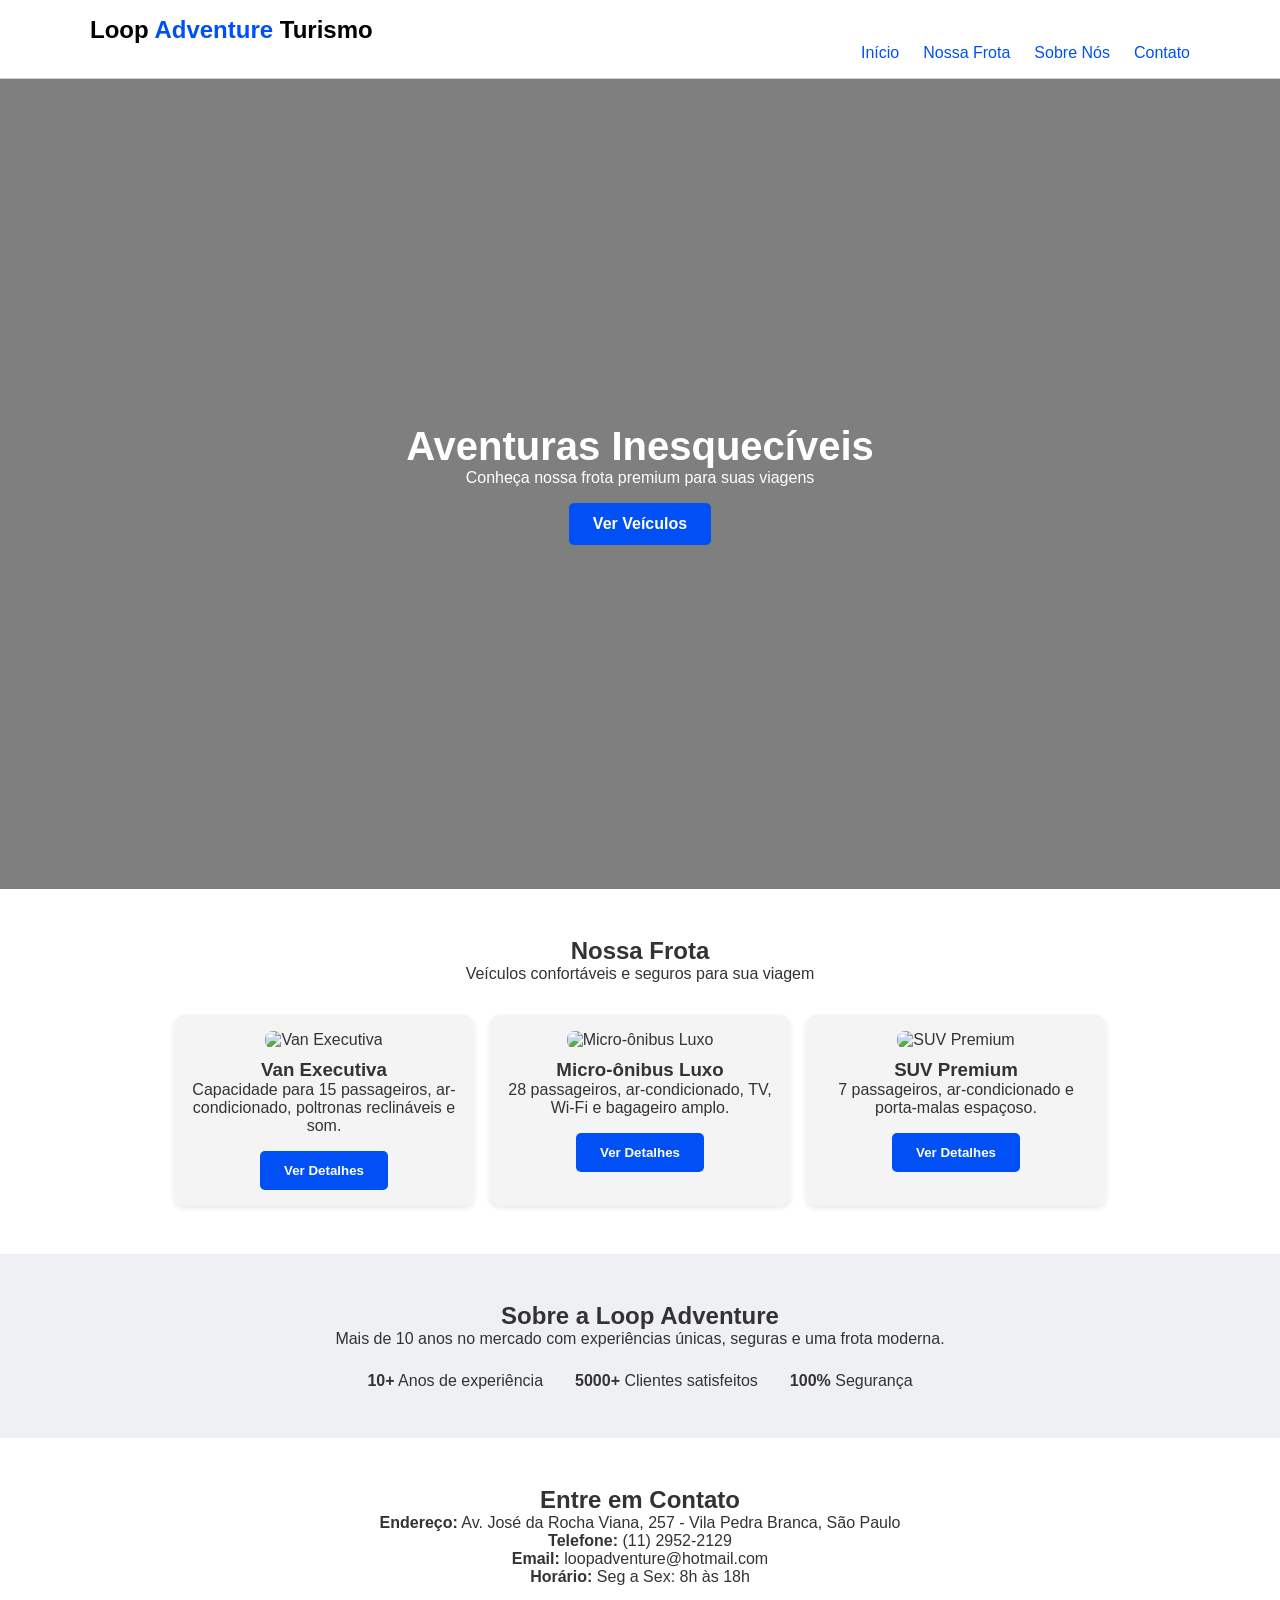
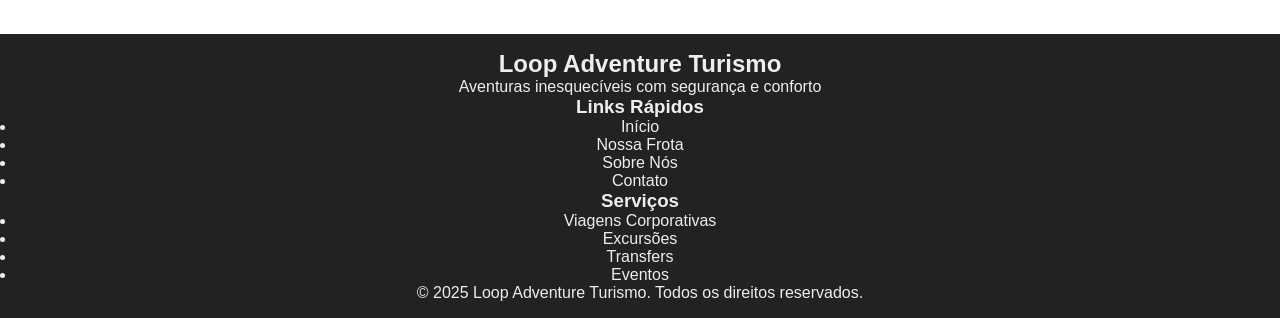
==== loop.html @ dd956be6 "app" ====
<!DOCTYPE html>
<html lang="pt-BR">
<head>
  <meta charset="UTF-8" />
  <meta name="viewport" content="width=device-width, initial-scale=1.0" />
  <title>Loop Adventure Turismo</title>
  <link rel="stylesheet" href="style.css" />
  <script defer src="script.js"></script>
</head>
<body>
  <header class="navbar">
    <div class="container">
      <h1 class="logo">Loop <span>Adventure</span> Turismo</h1>
      <nav>
        <ul class="nav-links">
          <li><a href="#inicio">Início</a></li>
          <li><a href="#frota">Nossa Frota</a></li>
          <li><a href="#sobre">Sobre Nós</a></li>
          <li><a href="#contato">Contato</a></li>
        </ul>
      </nav>
    </div>
  </header>

  <section id="inicio" class="hero">
    <div class="container">
      <h2 class="fade-in">Aventuras Inesquecíveis</h2>
      <p class="fade-in delay-1">Conheça nossa frota premium para suas viagens</p>
      <a href="#frota" class="btn fade-in delay-2">Ver Veículos</a>
    </div>
    <style>
      .hero {
        background: url('fotoonibus.jpg') no-repeat center center/cover !important;
      }
    </style>
  </section>

  <section id="frota" class="frota">
    <div class="container">
      <h2>Nossa Frota</h2>
      <p>Veículos confortáveis e seguros para sua viagem</p>
      <div class="cards">
        <div class="card fade-in">
          <img src="img/van-executiva.png" alt="Van Executiva" />
          <h3>Van Executiva</h3>
          <p>Capacidade para 15 passageiros, ar-condicionado, poltronas reclináveis e som.</p>
          <button class="btn detalhes" data-veiculo="van">Ver Detalhes</button>
        </div>
        <div class="card fade-in delay-1">
          <img src="img/microonibus-luxo.png" alt="Micro-ônibus Luxo" />
          <h3>Micro-ônibus Luxo</h3>
          <p>28 passageiros, ar-condicionado, TV, Wi-Fi e bagageiro amplo.</p>
          <button class="btn detalhes" data-veiculo="micro">Ver Detalhes</button>
        </div>
        <div class="card fade-in delay-2">
          <img src="fotoonibus.jpg" alt="SUV Premium" />
          <h3>SUV Premium</h3>
          <p>7 passageiros, ar-condicionado e porta-malas espaçoso.</p>
          <button class="btn detalhes" data-veiculo="suv">Ver Detalhes</button>
        </div>
      </div>
    </div>
  </section>

  <section id="sobre" class="sobre">
    <div class="container">
      <h2>Sobre a Loop Adventure</h2>
      <p>Mais de 10 anos no mercado com experiências únicas, seguras e uma frota moderna.</p>
      <ul class="destaques">
        <li><strong>10+</strong> Anos de experiência</li>
        <li><strong>5000+</strong> Clientes satisfeitos</li>
        <li><strong>100%</strong> Segurança</li>
      </ul>
    </div>
  </section>

  <section id="contato" class="contato">
    <div class="container">
      <h2>Entre em Contato</h2>
      <div class="info-contato">
        <p><strong>Endereço:</strong>  Av. José da Rocha Viana, 257 - Vila Pedra Branca, São Paulo</p>
        <p><strong>Telefone:</strong> (11) 2952-2129</p>
        <p><strong>Email:</strong> loopadventure@hotmail.com</p>
        <p><strong>Horário:</strong> Seg a Sex: 8h às 18h</p>
      </div>
    </div>
  </section>

  <footer class="footer">
    <div class="footer-container">
      <div class="footer-col">
        <h2><span class="azul">Loop Adventure</span> <span class="turismo">Turismo</span></h2>
        <p>Aventuras inesquecíveis com segurança e conforto</p>
      </div>
      <div class="footer-col">
        <h3>Links Rápidos</h3>
        <ul>
          <li><a href="#inicio">Início</a></li>
          <li><a href="#frota">Nossa Frota</a></li>
          <li><a href="#sobre">Sobre Nós</a></li>
          <li><a href="#contato">Contato</a></li>
        </ul>
      </div>
      <div class="footer-col">
        <h3>Serviços</h3>
        <ul>
          <li><a href="#">Viagens Corporativas</a></li>
          <li><a href="#">Excursões</a></li>
          <li><a href="#">Transfers</a></li>
          <li><a href="#">Eventos</a></li>
        </ul>
      </div>
    </div>
    <div class="footer-bottom">
      © 2025 Loop Adventure Turismo. Todos os direitos reservados.
    </div>
  </footer>

  <!-- Modal -->
  <div id="modal" class="modal hidden">
    <div class="modal-content">
      <span class="close">&times;</span>
      <h2>Detalhes do Veículo</h2>
      <div class="modal-body">
        <img id="modal-img" src="" alt="Imagem do veículo">
        <div>
          <h3 id="modal-titulo"></h3>
          <p id="modal-desc"></p>
          <p><strong>Capacidade:</strong> <span id="modal-capacidade"></span></p>
          <p><strong>Ano:</strong> <span id="modal-ano"></span></p>
          <p><strong>Comodidades:</strong> <span id="modal-comodidades"></span></p>
          <p><strong>Disponibilidade:</strong> Disponível</p>
          <button class="btn">Solicitar Orçamento</button>
        </div>
      </div>
    </div>
  </div>
</body>
</html>
---- style.css ----
* {
  margin: 0;
  padding: 0;
  box-sizing: border-box;
}

body {
  font-family: 'Segoe UI', sans-serif;
  background-color: #fff;
  color: #333;
}

a {
  text-decoration: none;
  color: inherit;
}

.container {
  width: 90%;
  max-width: 1100px;
  margin: auto;
}

.navbar {
  background: #fff;
  border-bottom: 1px solid #ccc;
  padding: 1rem 0;
  position: sticky;
  top: 0;
  z-index: 1000;
}

.logo {
  font-size: 1.5rem;
  color: #000;
}

.logo span {
  color: #0050f5;
}

.nav-links {
  list-style: none;
  display: flex;
  gap: 1.5rem;
  justify-content: flex-end;
}

.nav-links li a {
  color: #0050f5;
  font-weight: 500;
}

.nav-links li a:hover {
  color: #333;
}

.hero {
  background: url('https://images.unsplash.com/photo-1504215680853-026ed2a45def') no-repeat center center/cover;
  height: 90vh;
  display: flex;
  align-items: center;
  justify-content: center;
  color: #fff;
  text-align: center;
  position: relative;
}

.hero::before {
  content: '';
  position: absolute;
  inset: 0;
  background-color: rgba(0, 0, 0, 0.5);
}

.hero .container {
  z-index: 1;
}

.hero h2 {
  font-size: 2.5rem;
}

.btn {
  display: inline-block;
  margin-top: 1rem;
  padding: 0.75rem 1.5rem;
  background-color: #0050f5;
  color: white;
  border: none;
  border-radius: 5px;
  font-weight: bold;
}

.btn:hover {
  background-color: #003bbf;
}

.frota {
  padding: 3rem 0;
  text-align: center;
}

.cards {
  display: flex;
  flex-wrap: wrap;
  gap: 1rem;
  justify-content: center;
  margin-top: 2rem;
}

.card {
  background: #f4f4f4;
  padding: 1rem;
  border-radius: 10px;
  width: 300px;
  box-shadow: 0 2px 5px rgba(0,0,0,0.1);
}

.card img {
  width: 100%;
  border-radius: 8px;
  margin-bottom: 10px;
}

.sobre {
  background: #eef0f4;
  padding: 3rem 0;
  text-align: center;
}

.destaques {
  display: flex;
  justify-content: center;
  gap: 2rem;
  list-style: none;
  margin-top: 1.5rem;
}

.contato {
  padding: 3rem 0;
  background-color: #fff;
  text-align: center;
}

footer {
  background: #222;
  color: #eee;
  text-align: center;
  padding: 1rem;
}

.fade-in {
  opacity: 0;
  transform: translateY(20px);
  animation: fadeInUp 0.8s ease forwards;
}

.delay-1 {
  animation-delay: 0.4s;
}

.delay-2 {
  animation-delay: 0.8s;
}

@keyframes fadeInUp {
  to {
    opacity: 1;
    transform: translateY(0);
  }
}

.modal {
  position: fixed;
  top: 0; left: 0;
  width: 100%; height: 100%;
  background: rgba(0, 0, 0, 0.6);
  display: flex;
  justify-content: center;
  align-items: center;
  z-index: 2000;
}

.modal.hidden {
  display: none !important;
}

.modal-content {
  background: #fff;
  padding: 2rem;
  border-radius: 8px;
  width: 90%;
  max-width: 700px;
  position: relative;
}

.modal .close {
  position: absolute;
  top: 15px;
  right: 20px;
  font-size: 1.5rem;
  cursor: pointer;
}

.modal-body {
  display: flex;
  gap: 1rem;
  flex-direction: row;
  align-items: flex-start;
}

.modal-body img {
  width: 200px;
  border-radius: 8px;
  object-fit: cover;
  background: #ddd;
}

@media (max-width: 768px) {
  .cards, .destaques, .modal-body {
    flex-direction: column;
    align-items: center;
  }

  .modal-body img {
    width: 100%;
  }
}
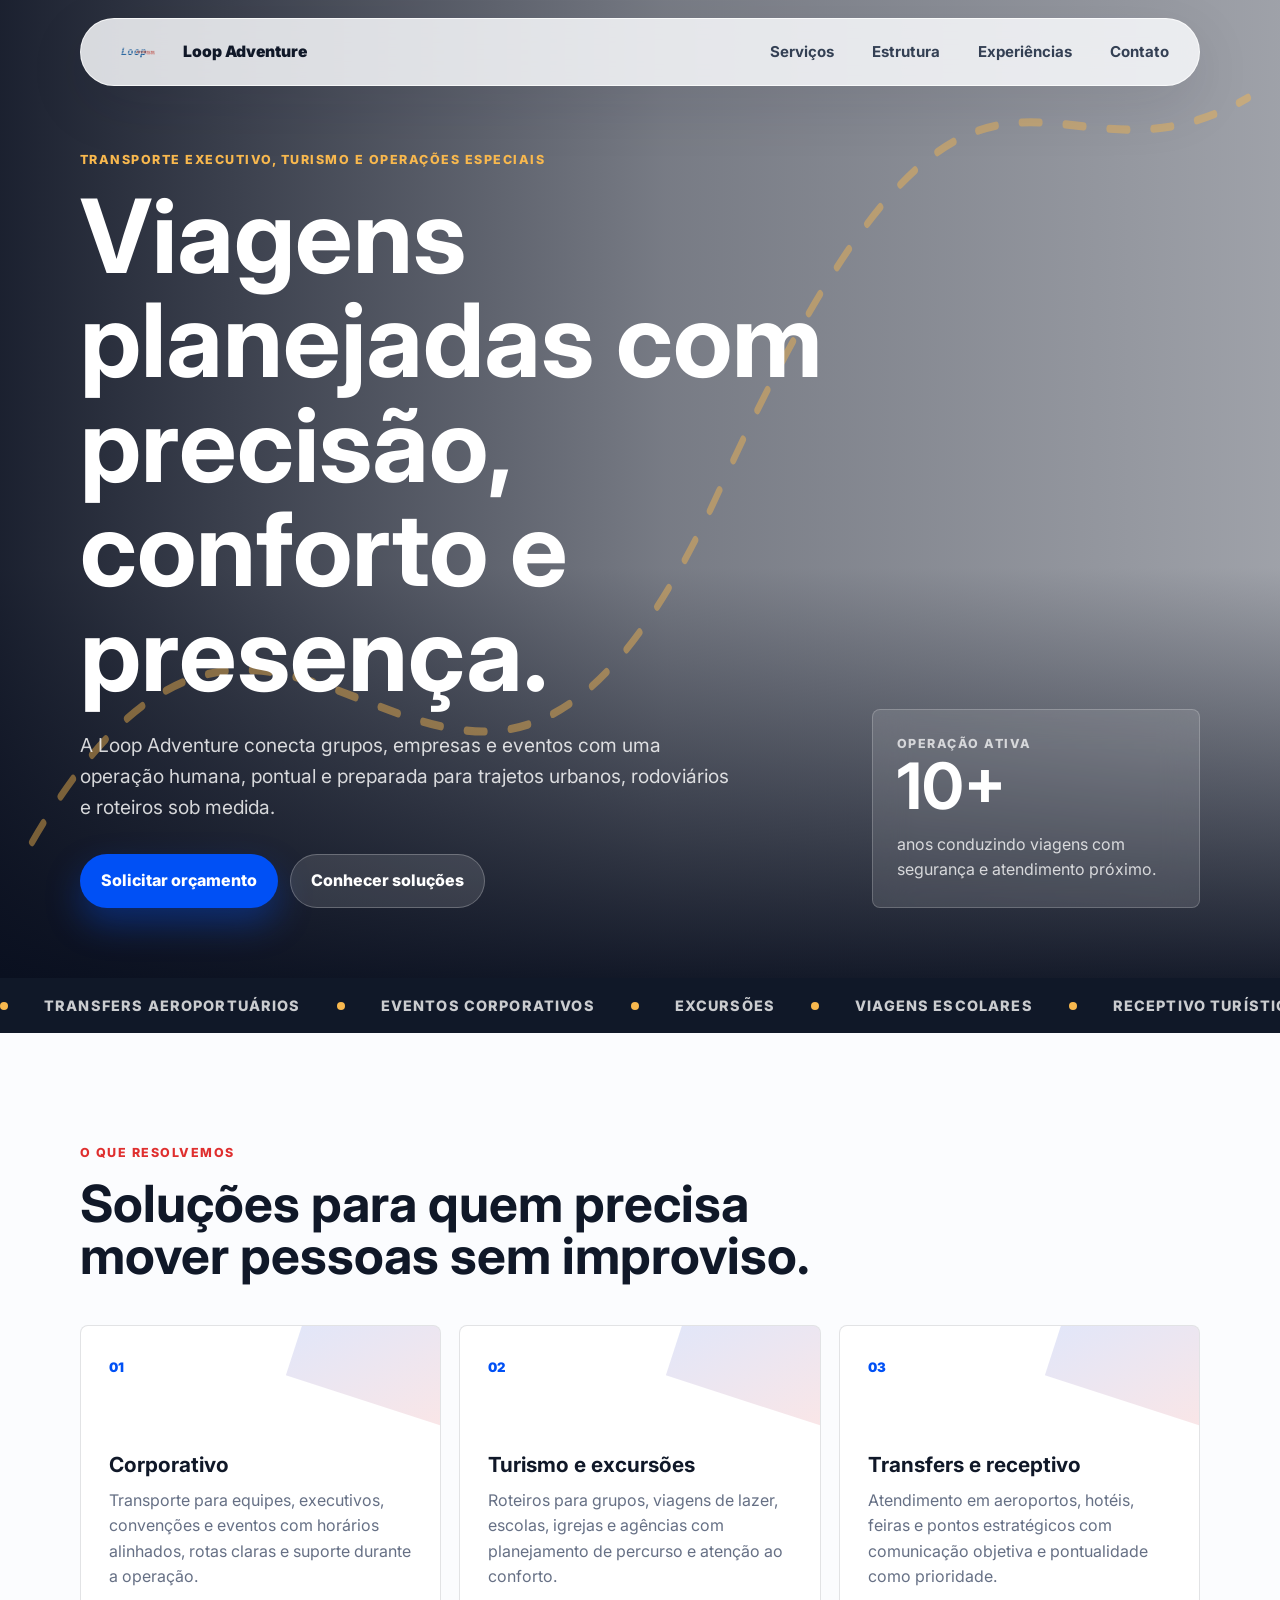
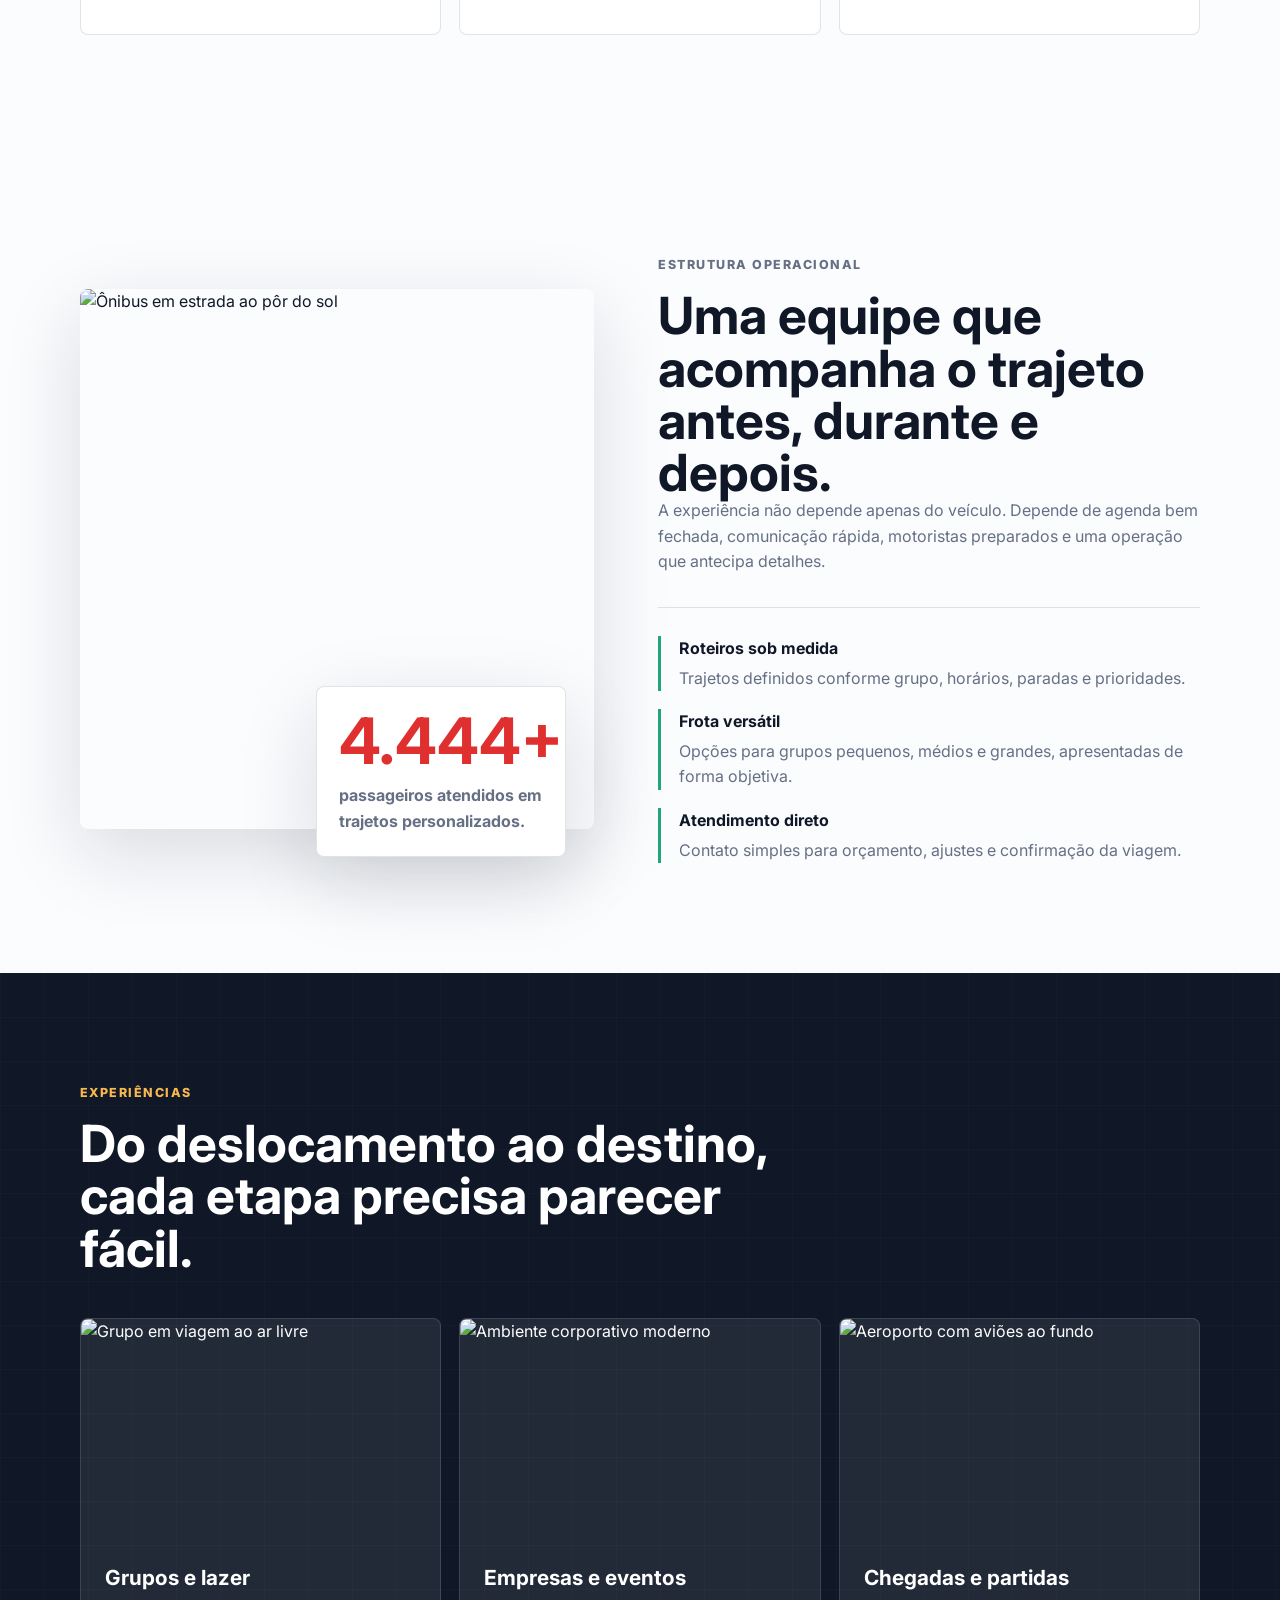
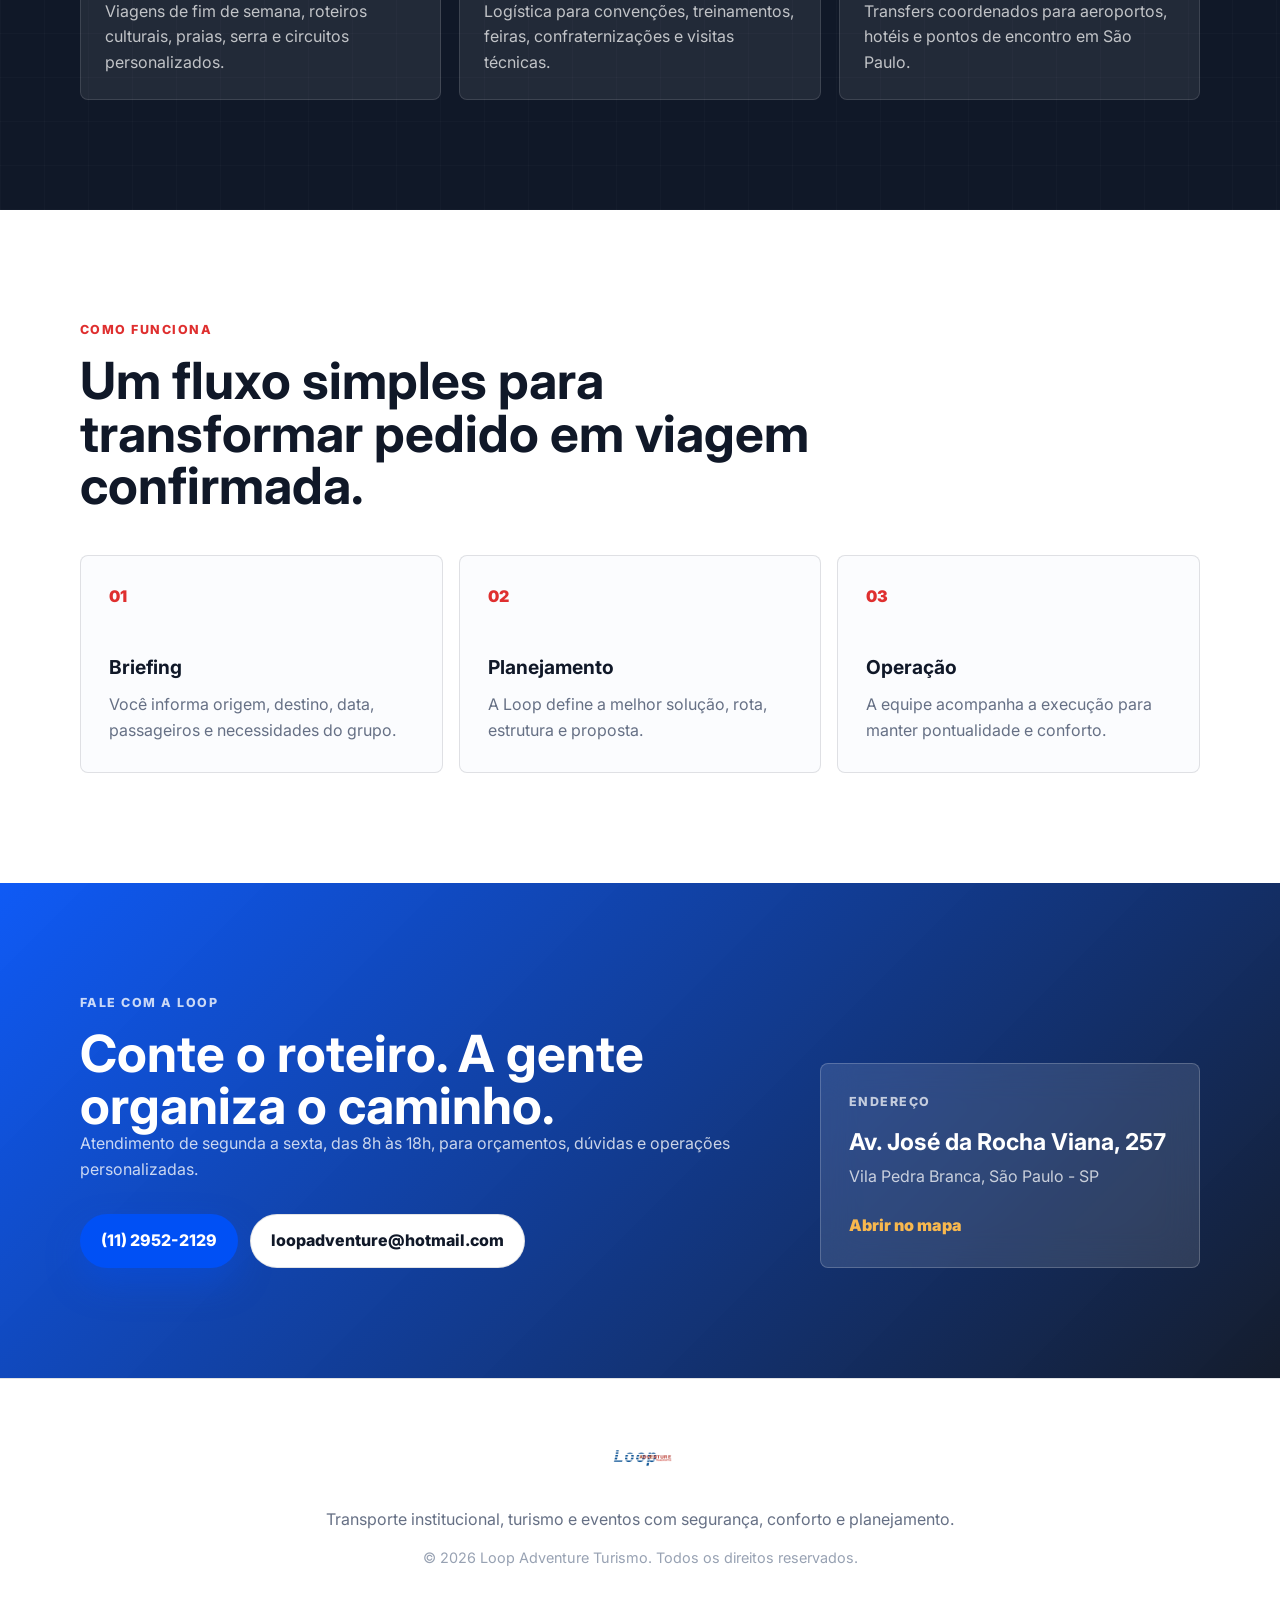
==== commit b6f899fe: "Refactor site into institutional landing page" ====
--- a/loop.html
+++ b/loop.html
@@ -3,137 +3,193 @@
 <head>
   <meta charset="UTF-8" />
   <meta name="viewport" content="width=device-width, initial-scale=1.0" />
-  <title>Loop Adventure Turismo</title>
+  <meta name="description" content="Loop Adventure Turismo: viagens corporativas, excurs&otilde;es, transfers e opera&ccedil;&otilde;es especiais com conforto e seguran&ccedil;a." />
+  <title>Loop Adventure Turismo | Transporte institucional e turismo</title>
+  <link rel="preconnect" href="https://fonts.googleapis.com" />
+  <link rel="preconnect" href="https://fonts.gstatic.com" crossorigin />
+  <link href="https://fonts.googleapis.com/css2?family=Inter:wght@400;500;600;700;800&display=swap" rel="stylesheet" />
   <link rel="stylesheet" href="style.css" />
   <script defer src="script.js"></script>
 </head>
 <body>
-  <header class="navbar">
-    <div class="container">
-      <h1 class="logo">Loop <span>Adventure</span> Turismo</h1>
-      <nav>
-        <ul class="nav-links">
-          <li><a href="#inicio">Início</a></li>
-          <li><a href="#frota">Nossa Frota</a></li>
-          <li><a href="#sobre">Sobre Nós</a></li>
-          <li><a href="#contato">Contato</a></li>
-        </ul>
-      </nav>
-    </div>
+  <div class="page-progress" aria-hidden="true"></div>
+
+  <header class="navbar" data-nav>
+    <a class="brand" href="#inicio" aria-label="Loop Adventure Turismo">
+      <img src="logoloop.png" alt="Loop Adventure Turismo" />
+      <span>Loop Adventure</span>
+    </a>
+    <button class="menu-toggle" type="button" aria-label="Abrir menu" aria-expanded="false" data-menu-toggle>
+      <span></span>
+      <span></span>
+      <span></span>
+    </button>
+    <nav class="nav-menu" data-menu>
+      <a href="#servicos">Servi&ccedil;os</a>
+      <a href="#estrutura">Estrutura</a>
+      <a href="#experiencias">Experi&ecirc;ncias</a>
+      <a href="#contato">Contato</a>
+    </nav>
   </header>
 
-  <section id="inicio" class="hero">
-    <div class="container">
-      <h2 class="fade-in">Aventuras Inesquecíveis</h2>
-      <p class="fade-in delay-1">Conheça nossa frota premium para suas viagens</p>
-      <a href="#frota" class="btn fade-in delay-2">Ver Veículos</a>
-    </div>
-    <style>
-      .hero {
-        background: url('fotoonibus.jpg') no-repeat center center/cover !important;
-      }
-    </style>
-  </section>
-
-  <section id="frota" class="frota">
-    <div class="container">
-      <h2>Nossa Frota</h2>
-      <p>Veículos confortáveis e seguros para sua viagem</p>
-      <div class="cards">
-        <div class="card fade-in">
-          <img src="img/van-executiva.png" alt="Van Executiva" />
-          <h3>Van Executiva</h3>
-          <p>Capacidade para 15 passageiros, ar-condicionado, poltronas reclináveis e som.</p>
-          <button class="btn detalhes" data-veiculo="van">Ver Detalhes</button>
-        </div>
-        <div class="card fade-in delay-1">
-          <img src="img/microonibus-luxo.png" alt="Micro-ônibus Luxo" />
-          <h3>Micro-ônibus Luxo</h3>
-          <p>28 passageiros, ar-condicionado, TV, Wi-Fi e bagageiro amplo.</p>
-          <button class="btn detalhes" data-veiculo="micro">Ver Detalhes</button>
-        </div>
-        <div class="card fade-in delay-2">
-          <img src="fotoonibus.jpg" alt="SUV Premium" />
-          <h3>SUV Premium</h3>
-          <p>7 passageiros, ar-condicionado e porta-malas espaçoso.</p>
-          <button class="btn detalhes" data-veiculo="suv">Ver Detalhes</button>
+  <main>
+    <section id="inicio" class="hero">
+      <div class="hero-media" aria-hidden="true"></div>
+      <div class="hero-overlay" aria-hidden="true"></div>
+      <div class="hero-route" aria-hidden="true">
+        <svg viewBox="0 0 640 360" preserveAspectRatio="none">
+          <path d="M16 310 C150 140 230 390 360 180 S520 80 624 36" />
+        </svg>
+      </div>
+      <div class="hero-content reveal">
+        <p class="eyebrow">Transporte executivo, turismo e opera&ccedil;&otilde;es especiais</p>
+        <h1>Viagens planejadas com precis&atilde;o, conforto e presen&ccedil;a.</h1>
+        <p class="hero-copy">A Loop Adventure conecta grupos, empresas e eventos com uma opera&ccedil;&atilde;o humana, pontual e preparada para trajetos urbanos, rodovi&aacute;rios e roteiros sob medida.</p>
+        <div class="hero-actions">
+          <a class="btn primary" href="https://wa.me/551129522129" target="_blank" rel="noreferrer">Solicitar or&ccedil;amento</a>
+          <a class="btn secondary" href="#servicos">Conhecer solu&ccedil;&otilde;es</a>
         </div>
       </div>
-    </div>
-  </section>
+      <aside class="hero-panel reveal delay-1" aria-label="Indicadores da empresa">
+        <span>Opera&ccedil;&atilde;o ativa</span>
+        <strong data-counter="10">0</strong>
+        <p>anos conduzindo viagens com seguran&ccedil;a e atendimento pr&oacute;ximo.</p>
+      </aside>
+    </section>
 
-  <section id="sobre" class="sobre">
-    <div class="container">
-      <h2>Sobre a Loop Adventure</h2>
-      <p>Mais de 10 anos no mercado com experiências únicas, seguras e uma frota moderna.</p>
-      <ul class="destaques">
-        <li><strong>10+</strong> Anos de experiência</li>
-        <li><strong>5000+</strong> Clientes satisfeitos</li>
-        <li><strong>100%</strong> Segurança</li>
-      </ul>
-    </div>
-  </section>
+    <section class="ticker" aria-label="Principais atua&ccedil;&otilde;es">
+      <div class="ticker-track">
+        <span>Transfers aeroportu&aacute;rios</span>
+        <span>Eventos corporativos</span>
+        <span>Excurs&otilde;es</span>
+        <span>Viagens escolares</span>
+        <span>Receptivo tur&iacute;stico</span>
+        <span>Fretamento executivo</span>
+        <span>Transfers aeroportu&aacute;rios</span>
+        <span>Eventos corporativos</span>
+        <span>Excurs&otilde;es</span>
+        <span>Viagens escolares</span>
+      </div>
+    </section>
 
-  <section id="contato" class="contato">
-    <div class="container">
-      <h2>Entre em Contato</h2>
-      <div class="info-contato">
-        <p><strong>Endereço:</strong>  Av. José da Rocha Viana, 257 - Vila Pedra Branca, São Paulo</p>
-        <p><strong>Telefone:</strong> (11) 2952-2129</p>
-        <p><strong>Email:</strong> loopadventure@hotmail.com</p>
-        <p><strong>Horário:</strong> Seg a Sex: 8h às 18h</p>
+    <section id="servicos" class="section">
+      <div class="section-heading reveal">
+        <p class="eyebrow">O que resolvemos</p>
+        <h2>Solu&ccedil;&otilde;es para quem precisa mover pessoas sem improviso.</h2>
       </div>
-    </div>
-  </section>
+      <div class="service-grid">
+        <article class="service-card reveal">
+          <span class="icon">01</span>
+          <h3>Corporativo</h3>
+          <p>Transporte para equipes, executivos, conven&ccedil;&otilde;es e eventos com hor&aacute;rios alinhados, rotas claras e suporte durante a opera&ccedil;&atilde;o.</p>
+        </article>
+        <article class="service-card reveal delay-1">
+          <span class="icon">02</span>
+          <h3>Turismo e excurs&otilde;es</h3>
+          <p>Roteiros para grupos, viagens de lazer, escolas, igrejas e ag&ecirc;ncias com planejamento de percurso e aten&ccedil;&atilde;o ao conforto.</p>
+        </article>
+        <article class="service-card reveal delay-2">
+          <span class="icon">03</span>
+          <h3>Transfers e receptivo</h3>
+          <p>Atendimento em aeroportos, hot&eacute;is, feiras e pontos estrat&eacute;gicos com comunica&ccedil;&atilde;o objetiva e pontualidade como prioridade.</p>
+        </article>
+      </div>
+    </section>
+
+    <section id="estrutura" class="section split">
+      <div class="visual-stack reveal">
+        <img src="https://images.unsplash.com/photo-1544620347-c4fd4a3d5957?auto=format&fit=crop&w=1400&q=80" alt="&Ocirc;nibus em estrada ao p&ocirc;r do sol" />
+        <div class="floating-note">
+          <strong data-counter="5000">0</strong>
+          <span>passageiros atendidos em trajetos personalizados.</span>
+        </div>
+      </div>
+      <div class="split-content reveal delay-1">
+        <p class="eyebrow">Estrutura operacional</p>
+        <h2>Uma equipe que acompanha o trajeto antes, durante e depois.</h2>
+        <p>A experi&ecirc;ncia n&atilde;o depende apenas do ve&iacute;culo. Depende de agenda bem fechada, comunica&ccedil;&atilde;o r&aacute;pida, motoristas preparados e uma opera&ccedil;&atilde;o que antecipa detalhes.</p>
+        <div class="feature-list">
+          <div>
+            <strong>Roteiros sob medida</strong>
+            <span>Trajetos definidos conforme grupo, hor&aacute;rios, paradas e prioridades.</span>
+          </div>
+          <div>
+            <strong>Frota vers&aacute;til</strong>
+            <span>Op&ccedil;&otilde;es para grupos pequenos, m&eacute;dios e grandes, apresentadas de forma objetiva.</span>
+          </div>
+          <div>
+            <strong>Atendimento direto</strong>
+            <span>Contato simples para or&ccedil;amento, ajustes e confirma&ccedil;&atilde;o da viagem.</span>
+          </div>
+        </div>
+      </div>
+    </section>
+
+    <section id="experiencias" class="section dark-section">
+      <div class="section-heading reveal">
+        <p class="eyebrow">Experi&ecirc;ncias</p>
+        <h2>Do deslocamento ao destino, cada etapa precisa parecer f&aacute;cil.</h2>
+      </div>
+      <div class="experience-grid">
+        <article class="experience-card reveal">
+          <img src="https://images.unsplash.com/photo-1500530855697-b586d89ba3ee?auto=format&fit=crop&w=900&q=80" alt="Grupo em viagem ao ar livre" />
+          <div>
+            <h3>Grupos e lazer</h3>
+            <p>Viagens de fim de semana, roteiros culturais, praias, serra e circuitos personalizados.</p>
+          </div>
+        </article>
+        <article class="experience-card reveal delay-1">
+          <img src="https://images.unsplash.com/photo-1497366754035-f200968a6e72?auto=format&fit=crop&w=900&q=80" alt="Ambiente corporativo moderno" />
+          <div>
+            <h3>Empresas e eventos</h3>
+            <p>Log&iacute;stica para conven&ccedil;&otilde;es, treinamentos, feiras, confraterniza&ccedil;&otilde;es e visitas t&eacute;cnicas.</p>
+          </div>
+        </article>
+        <article class="experience-card reveal delay-2">
+          <img src="https://images.unsplash.com/photo-1436491865332-7a61a109cc05?auto=format&fit=crop&w=900&q=80" alt="Aeroporto com avi&otilde;es ao fundo" />
+          <div>
+            <h3>Chegadas e partidas</h3>
+            <p>Transfers coordenados para aeroportos, hot&eacute;is e pontos de encontro em S&atilde;o Paulo.</p>
+          </div>
+        </article>
+      </div>
+    </section>
+
+    <section class="section process">
+      <div class="section-heading reveal">
+        <p class="eyebrow">Como funciona</p>
+        <h2>Um fluxo simples para transformar pedido em viagem confirmada.</h2>
+      </div>
+      <ol class="timeline">
+        <li class="reveal"><span>01</span><strong>Briefing</strong><p>Voc&ecirc; informa origem, destino, data, passageiros e necessidades do grupo.</p></li>
+        <li class="reveal delay-1"><span>02</span><strong>Planejamento</strong><p>A Loop define a melhor solu&ccedil;&atilde;o, rota, estrutura e proposta.</p></li>
+        <li class="reveal delay-2"><span>03</span><strong>Opera&ccedil;&atilde;o</strong><p>A equipe acompanha a execu&ccedil;&atilde;o para manter pontualidade e conforto.</p></li>
+      </ol>
+    </section>
+
+    <section id="contato" class="contact-section">
+      <div class="contact-content reveal">
+        <p class="eyebrow">Fale com a Loop</p>
+        <h2>Conte o roteiro. A gente organiza o caminho.</h2>
+        <p>Atendimento de segunda a sexta, das 8h &agrave;s 18h, para or&ccedil;amentos, d&uacute;vidas e opera&ccedil;&otilde;es personalizadas.</p>
+        <div class="contact-actions">
+          <a class="btn primary" href="tel:+551129522129">(11) 2952-2129</a>
+          <a class="btn secondary" href="mailto:loopadventure@hotmail.com">loopadventure@hotmail.com</a>
+        </div>
+      </div>
+      <div class="contact-card reveal delay-1">
+        <span>Endere&ccedil;o</span>
+        <strong>Av. Jos&eacute; da Rocha Viana, 257</strong>
+        <p>Vila Pedra Branca, S&atilde;o Paulo - SP</p>
+        <a href="https://www.google.com/maps/search/?api=1&query=Av.+Jose+da+Rocha+Viana,+257,+Vila+Pedra+Branca,+Sao+Paulo" target="_blank" rel="noreferrer">Abrir no mapa</a>
+      </div>
+    </section>
+  </main>
 
   <footer class="footer">
-    <div class="footer-container">
-      <div class="footer-col">
-        <h2><span class="azul">Loop Adventure</span> <span class="turismo">Turismo</span></h2>
-        <p>Aventuras inesquecíveis com segurança e conforto</p>
-      </div>
-      <div class="footer-col">
-        <h3>Links Rápidos</h3>
-        <ul>
-          <li><a href="#inicio">Início</a></li>
-          <li><a href="#frota">Nossa Frota</a></li>
-          <li><a href="#sobre">Sobre Nós</a></li>
-          <li><a href="#contato">Contato</a></li>
-        </ul>
-      </div>
-      <div class="footer-col">
-        <h3>Serviços</h3>
-        <ul>
-          <li><a href="#">Viagens Corporativas</a></li>
-          <li><a href="#">Excursões</a></li>
-          <li><a href="#">Transfers</a></li>
-          <li><a href="#">Eventos</a></li>
-        </ul>
-      </div>
-    </div>
-    <div class="footer-bottom">
-      © 2025 Loop Adventure Turismo. Todos os direitos reservados.
-    </div>
+    <img src="logoloop.png" alt="Loop Adventure Turismo" />
+    <p>Transporte institucional, turismo e eventos com seguran&ccedil;a, conforto e planejamento.</p>
+    <span>&copy; 2026 Loop Adventure Turismo. Todos os direitos reservados.</span>
   </footer>
-
-  <!-- Modal -->
-  <div id="modal" class="modal hidden">
-    <div class="modal-content">
-      <span class="close">&times;</span>
-      <h2>Detalhes do Veículo</h2>
-      <div class="modal-body">
-        <img id="modal-img" src="" alt="Imagem do veículo">
-        <div>
-          <h3 id="modal-titulo"></h3>
-          <p id="modal-desc"></p>
-          <p><strong>Capacidade:</strong> <span id="modal-capacidade"></span></p>
-          <p><strong>Ano:</strong> <span id="modal-ano"></span></p>
-          <p><strong>Comodidades:</strong> <span id="modal-comodidades"></span></p>
-          <p><strong>Disponibilidade:</strong> Disponível</p>
-          <button class="btn">Solicitar Orçamento</button>
-        </div>
-      </div>
-    </div>
-  </div>
 </body>
 </html>
--- a/style.css
+++ b/style.css
@@ -1,229 +1,865 @@
+:root {
+  --ink: #101828;
+  --muted: #667085;
+  --line: rgba(16, 24, 40, 0.12);
+  --paper: #fbfcfe;
+  --blue: #0050f5;
+  --blue-dark: #05328a;
+  --red: #df2f2f;
+  --gold: #f8b84e;
+  --green: #20a67a;
+  --shadow: 0 24px 80px rgba(16, 24, 40, 0.14);
+  --radius: 8px;
+}
+
 * {
+  box-sizing: border-box;
   margin: 0;
   padding: 0;
-  box-sizing: border-box;
+}
+
+html {
+  scroll-behavior: smooth;
 }
 
 body {
-  font-family: 'Segoe UI', sans-serif;
-  background-color: #fff;
-  color: #333;
+  background: var(--paper);
+  color: var(--ink);
+  font-family: "Inter", "Segoe UI", Arial, sans-serif;
+  line-height: 1.6;
+  overflow-x: hidden;
+}
+
+body.menu-open {
+  overflow: hidden;
+}
+
+img {
+  display: block;
+  max-width: 100%;
 }
 
 a {
+  color: inherit;
   text-decoration: none;
-  color: inherit;
-}
-
-.container {
-  width: 90%;
-  max-width: 1100px;
-  margin: auto;
+}
+
+.page-progress {
+  background: linear-gradient(90deg, var(--blue), var(--red), var(--gold));
+  height: 3px;
+  left: 0;
+  position: fixed;
+  top: 0;
+  transform: scaleX(0);
+  transform-origin: left;
+  width: 100%;
+  z-index: 10000;
 }
 
 .navbar {
+  align-items: center;
+  backdrop-filter: blur(18px);
+  background: rgba(251, 252, 254, 0.84);
+  border: 1px solid rgba(255, 255, 255, 0.72);
+  border-radius: 999px;
+  box-shadow: 0 18px 60px rgba(16, 24, 40, 0.1);
+  display: flex;
+  gap: 28px;
+  justify-content: space-between;
+  left: 50%;
+  max-width: min(1120px, calc(100% - 32px));
+  padding: 10px 14px 10px 18px;
+  position: fixed;
+  top: 18px;
+  transform: translateX(-50%);
+  transition: transform 0.35s ease, box-shadow 0.35s ease, background 0.35s ease;
+  width: 100%;
+  z-index: 1000;
+}
+
+.navbar.is-scrolled {
+  background: rgba(255, 255, 255, 0.94);
+  box-shadow: 0 12px 34px rgba(16, 24, 40, 0.12);
+  transform: translateX(-50%) translateY(-5px);
+}
+
+.brand {
+  align-items: center;
+  display: flex;
+  gap: 10px;
+  min-width: 160px;
+}
+
+.brand img {
+  height: 42px;
+  object-fit: contain;
+  width: 74px;
+}
+
+.brand span {
+  color: var(--ink);
+  font-size: 0.98rem;
+  font-weight: 900;
+  line-height: 1;
+  white-space: nowrap;
+}
+
+.nav-menu {
+  align-items: center;
+  display: flex;
+  gap: 6px;
+}
+
+.nav-menu a {
+  border-radius: 999px;
+  color: #344054;
+  font-size: 0.94rem;
+  font-weight: 700;
+  padding: 11px 16px;
+  transition: background 0.2s ease, color 0.2s ease, transform 0.2s ease;
+}
+
+.nav-menu a:hover {
+  background: rgba(0, 80, 245, 0.09);
+  color: var(--blue);
+  transform: translateY(-1px);
+}
+
+.menu-toggle {
+  background: var(--ink);
+  border: 0;
+  border-radius: 999px;
+  cursor: pointer;
+  display: none;
+  height: 44px;
+  place-items: center;
+  width: 44px;
+}
+
+.menu-toggle span {
   background: #fff;
-  border-bottom: 1px solid #ccc;
-  padding: 1rem 0;
-  position: sticky;
-  top: 0;
-  z-index: 1000;
-}
-
-.logo {
-  font-size: 1.5rem;
-  color: #000;
-}
-
-.logo span {
-  color: #0050f5;
-}
-
-.nav-links {
-  list-style: none;
-  display: flex;
-  gap: 1.5rem;
-  justify-content: flex-end;
-}
-
-.nav-links li a {
-  color: #0050f5;
-  font-weight: 500;
-}
-
-.nav-links li a:hover {
-  color: #333;
+  border-radius: 999px;
+  display: block;
+  height: 2px;
+  margin: 3px 0;
+  transition: transform 0.25s ease, opacity 0.25s ease;
+  width: 18px;
 }
 
 .hero {
-  background: url('https://images.unsplash.com/photo-1504215680853-026ed2a45def') no-repeat center center/cover;
-  height: 90vh;
-  display: flex;
-  align-items: center;
-  justify-content: center;
+  align-items: end;
   color: #fff;
-  text-align: center;
+  display: grid;
+  grid-template-columns: minmax(0, 1fr) minmax(260px, 360px);
+  min-height: 100svh;
+  overflow: hidden;
+  padding: 150px max(24px, calc((100vw - 1120px) / 2)) 70px;
   position: relative;
 }
 
-.hero::before {
-  content: '';
+.hero-media,
+.hero-overlay,
+.hero-route {
+  inset: 0;
   position: absolute;
-  inset: 0;
-  background-color: rgba(0, 0, 0, 0.5);
-}
-
-.hero .container {
-  z-index: 1;
-}
-
-.hero h2 {
-  font-size: 2.5rem;
-}
-
-.btn {
-  display: inline-block;
-  margin-top: 1rem;
-  padding: 0.75rem 1.5rem;
-  background-color: #0050f5;
-  color: white;
-  border: none;
-  border-radius: 5px;
-  font-weight: bold;
-}
-
-.btn:hover {
-  background-color: #003bbf;
-}
-
-.frota {
-  padding: 3rem 0;
-  text-align: center;
-}
-
-.cards {
+}
+
+.hero-media {
+  background-image: url("https://images.unsplash.com/photo-1544620347-c4fd4a3d5957?auto=format&fit=crop&w=1800&q=80");
+  background-position: center calc(50% + var(--parallax, 0px));
+  background-size: cover;
+  transform: scale(1.05);
+}
+
+.hero-overlay {
+  background:
+    linear-gradient(90deg, rgba(8, 14, 30, 0.92), rgba(8, 14, 30, 0.54) 52%, rgba(8, 14, 30, 0.38)),
+    linear-gradient(0deg, rgba(8, 14, 30, 0.9), rgba(8, 14, 30, 0) 42%);
+}
+
+.hero-route {
+  opacity: 0.55;
+  pointer-events: none;
+}
+
+.hero-route svg {
+  height: 100%;
+  width: 100%;
+}
+
+.hero-route path {
+  animation: dash 3.8s ease-in-out infinite alternate;
+  fill: none;
+  stroke: rgba(248, 184, 78, 0.82);
+  stroke-dasharray: 9 13;
+  stroke-linecap: round;
+  stroke-width: 3;
+}
+
+.hero-content,
+.hero-panel {
+  position: relative;
+  z-index: 2;
+}
+
+.hero-content {
+  max-width: 780px;
+  min-width: 0;
+  width: 100%;
+}
+
+.eyebrow {
+  color: var(--red);
+  font-size: 0.78rem;
+  font-weight: 800;
+  letter-spacing: 0.12em;
+  margin-bottom: 14px;
+  text-transform: uppercase;
+}
+
+.dark-section .eyebrow,
+.hero .eyebrow {
+  color: var(--gold);
+}
+
+h1,
+h2,
+h3 {
+  letter-spacing: 0;
+  line-height: 1.02;
+}
+
+h1 {
+  font-size: clamp(3rem, 8vw, 6.8rem);
+  max-width: min(860px, 100%);
+  overflow-wrap: break-word;
+}
+
+h2 {
+  font-size: clamp(2rem, 4vw, 4rem);
+}
+
+h3 {
+  font-size: 1.3rem;
+}
+
+.hero-copy {
+  color: rgba(255, 255, 255, 0.82);
+  font-size: clamp(1rem, 1.6vw, 1.2rem);
+  margin-top: 24px;
+  max-width: 650px;
+}
+
+.hero-actions,
+.contact-actions {
   display: flex;
   flex-wrap: wrap;
-  gap: 1rem;
+  gap: 12px;
+  margin-top: 32px;
+}
+
+.btn {
+  align-items: center;
+  border: 1px solid transparent;
+  border-radius: 999px;
+  display: inline-flex;
+  font-weight: 800;
   justify-content: center;
-  margin-top: 2rem;
-}
-
-.card {
-  background: #f4f4f4;
-  padding: 1rem;
-  border-radius: 10px;
-  width: 300px;
-  box-shadow: 0 2px 5px rgba(0,0,0,0.1);
-}
-
-.card img {
+  min-height: 48px;
+  padding: 13px 20px;
+  text-align: center;
+  transition: transform 0.2s ease, box-shadow 0.2s ease, background 0.2s ease;
+  word-break: break-word;
+}
+
+.btn:hover {
+  transform: translateY(-2px);
+}
+
+.btn.primary {
+  background: var(--blue);
+  box-shadow: 0 16px 34px rgba(0, 80, 245, 0.35);
+  color: #fff;
+}
+
+.btn.primary:hover {
+  background: var(--blue-dark);
+}
+
+.btn.secondary {
+  background: rgba(255, 255, 255, 0.12);
+  border-color: rgba(255, 255, 255, 0.24);
+  color: #fff;
+}
+
+.contact-section .btn.secondary {
+  background: #fff;
+  border-color: var(--line);
+  color: var(--ink);
+}
+
+.hero-panel {
+  align-self: end;
+  backdrop-filter: blur(18px);
+  background: rgba(255, 255, 255, 0.12);
+  border: 1px solid rgba(255, 255, 255, 0.2);
+  border-radius: var(--radius);
+  margin-left: 32px;
+  padding: 24px;
+}
+
+.hero-panel span,
+.contact-card span {
+  color: rgba(255, 255, 255, 0.72);
+  display: block;
+  font-size: 0.78rem;
+  font-weight: 800;
+  letter-spacing: 0.12em;
+  text-transform: uppercase;
+}
+
+.hero-panel strong,
+.floating-note strong {
+  display: block;
+  font-size: 4rem;
+  line-height: 1;
+}
+
+.hero-panel strong::after,
+.floating-note strong::after {
+  content: "+";
+}
+
+.hero-panel p {
+  color: rgba(255, 255, 255, 0.78);
+  margin-top: 14px;
+}
+
+.ticker {
+  background: var(--ink);
+  color: #fff;
+  overflow: hidden;
+  padding: 16px 0;
+}
+
+.ticker-track {
+  animation: marquee 26s linear infinite;
+  display: flex;
+  gap: 36px;
+  width: max-content;
+}
+
+.ticker span {
+  align-items: center;
+  color: rgba(255, 255, 255, 0.78);
+  display: flex;
+  font-size: 0.9rem;
+  font-weight: 800;
+  letter-spacing: 0.08em;
+  text-transform: uppercase;
+}
+
+.ticker span::before {
+  background: var(--gold);
+  border-radius: 50%;
+  content: "";
+  height: 8px;
+  margin-right: 36px;
+  width: 8px;
+}
+
+.section {
+  padding: 110px max(24px, calc((100vw - 1120px) / 2));
+}
+
+.section-heading {
+  max-width: 760px;
+}
+
+.section-heading h2 {
+  margin-bottom: 12px;
+}
+
+.service-grid,
+.experience-grid {
+  display: grid;
+  gap: 18px;
+  grid-template-columns: repeat(3, minmax(0, 1fr));
+  margin-top: 44px;
+}
+
+.service-card {
+  background: #fff;
+  border: 1px solid var(--line);
+  border-radius: var(--radius);
+  min-height: 310px;
+  overflow: hidden;
+  padding: 28px;
+  position: relative;
+  transition: transform 0.28s ease, box-shadow 0.28s ease, border-color 0.28s ease;
+}
+
+.service-card::after {
+  background: linear-gradient(135deg, rgba(0, 80, 245, 0.14), rgba(223, 47, 47, 0.12));
+  content: "";
+  height: 120px;
+  position: absolute;
+  right: -40px;
+  top: -40px;
+  transform: rotate(18deg);
+  width: 180px;
+}
+
+.service-card:hover {
+  border-color: rgba(0, 80, 245, 0.3);
+  box-shadow: var(--shadow);
+  transform: translateY(-8px) rotateX(var(--tilt-y, 0deg)) rotateY(var(--tilt-x, 0deg));
+}
+
+.service-card .icon {
+  color: var(--blue);
+  display: inline-block;
+  font-size: 0.82rem;
+  font-weight: 900;
+  margin-bottom: 76px;
+}
+
+.service-card h3 {
+  margin-bottom: 12px;
+}
+
+.service-card p,
+.split-content p,
+.experience-card p,
+.timeline p,
+.contact-content p,
+.footer p {
+  color: var(--muted);
+}
+
+.split {
+  align-items: center;
+  display: grid;
+  gap: 64px;
+  grid-template-columns: minmax(0, 0.95fr) minmax(0, 1fr);
+}
+
+.visual-stack {
+  min-height: 540px;
+  position: relative;
+}
+
+.visual-stack img {
+  border-radius: var(--radius);
+  box-shadow: var(--shadow);
+  height: 540px;
+  object-fit: cover;
   width: 100%;
-  border-radius: 8px;
+}
+
+.floating-note {
+  background: #fff;
+  border: 1px solid var(--line);
+  border-radius: var(--radius);
+  bottom: -28px;
+  box-shadow: var(--shadow);
+  max-width: 250px;
+  padding: 22px;
+  position: absolute;
+  right: 28px;
+}
+
+.floating-note strong {
+  color: var(--red);
+}
+
+.floating-note span {
+  color: var(--muted);
+  display: block;
+  font-weight: 700;
+  margin-top: 10px;
+}
+
+.feature-list {
+  border-top: 1px solid var(--line);
+  display: grid;
+  gap: 18px;
+  margin-top: 32px;
+  padding-top: 28px;
+}
+
+.feature-list div {
+  border-left: 3px solid var(--green);
+  padding-left: 18px;
+}
+
+.feature-list strong,
+.feature-list span {
+  display: block;
+}
+
+.feature-list span {
+  color: var(--muted);
+  margin-top: 4px;
+}
+
+.dark-section {
+  background: #101828;
+  color: #fff;
+  position: relative;
+}
+
+.dark-section::before {
+  background-image:
+    linear-gradient(rgba(255, 255, 255, 0.06) 1px, transparent 1px),
+    linear-gradient(90deg, rgba(255, 255, 255, 0.06) 1px, transparent 1px);
+  background-size: 44px 44px;
+  content: "";
+  inset: 0;
+  opacity: 0.35;
+  position: absolute;
+}
+
+.dark-section > * {
+  position: relative;
+  z-index: 1;
+}
+
+.experience-card {
+  background: rgba(255, 255, 255, 0.08);
+  border: 1px solid rgba(255, 255, 255, 0.12);
+  border-radius: var(--radius);
+  overflow: hidden;
+  transition: transform 0.28s ease, background 0.28s ease;
+}
+
+.experience-card:hover {
+  background: rgba(255, 255, 255, 0.12);
+  transform: translateY(-8px);
+}
+
+.experience-card img {
+  aspect-ratio: 16 / 10;
+  object-fit: cover;
+  width: 100%;
+}
+
+.experience-card div {
+  padding: 24px;
+}
+
+.experience-card h3 {
   margin-bottom: 10px;
 }
 
-.sobre {
-  background: #eef0f4;
-  padding: 3rem 0;
+.experience-card p {
+  color: rgba(255, 255, 255, 0.72);
+}
+
+.process {
+  background: #fff;
+}
+
+.timeline {
+  counter-reset: step;
+  display: grid;
+  gap: 16px;
+  grid-template-columns: repeat(3, minmax(0, 1fr));
+  list-style: none;
+  margin-top: 44px;
+}
+
+.timeline li {
+  background: var(--paper);
+  border: 1px solid var(--line);
+  border-radius: var(--radius);
+  padding: 28px;
+  position: relative;
+}
+
+.timeline span {
+  color: var(--red);
+  display: block;
+  font-weight: 900;
+  margin-bottom: 42px;
+}
+
+.timeline strong {
+  display: block;
+  font-size: 1.2rem;
+  margin-bottom: 10px;
+}
+
+.contact-section {
+  align-items: stretch;
+  background:
+    linear-gradient(135deg, rgba(0, 80, 245, 0.94), rgba(16, 24, 40, 0.98)),
+    url("https://images.unsplash.com/photo-1494515843206-f3117d3f51b7?auto=format&fit=crop&w=1600&q=80") center/cover;
+  color: #fff;
+  display: grid;
+  gap: 24px;
+  grid-template-columns: minmax(0, 1fr) minmax(270px, 380px);
+  padding: 110px max(24px, calc((100vw - 1120px) / 2));
+}
+
+.contact-content p {
+  color: rgba(255, 255, 255, 0.78);
+  max-width: 650px;
+}
+
+.contact-card {
+  align-self: end;
+  background: rgba(255, 255, 255, 0.12);
+  backdrop-filter: blur(18px);
+  border: 1px solid rgba(255, 255, 255, 0.2);
+  border-radius: var(--radius);
+  padding: 28px;
+}
+
+.contact-card strong {
+  display: block;
+  font-size: 1.45rem;
+  line-height: 1.1;
+  margin: 18px 0 8px;
+}
+
+.contact-card p {
+  color: rgba(255, 255, 255, 0.74);
+}
+
+.contact-card a {
+  color: var(--gold);
+  display: inline-block;
+  font-weight: 900;
+  margin-top: 24px;
+}
+
+.footer {
+  align-items: center;
+  background: #fff;
+  border-top: 1px solid var(--line);
+  display: grid;
+  gap: 14px;
+  justify-items: center;
+  padding: 42px 24px;
   text-align: center;
 }
 
-.destaques {
-  display: flex;
-  justify-content: center;
-  gap: 2rem;
-  list-style: none;
-  margin-top: 1.5rem;
-}
-
-.contato {
-  padding: 3rem 0;
-  background-color: #fff;
-  text-align: center;
-}
-
-footer {
-  background: #222;
-  color: #eee;
-  text-align: center;
-  padding: 1rem;
-}
-
-.fade-in {
+.footer img {
+  height: 72px;
+  object-fit: contain;
+}
+
+.footer span {
+  color: #98a2b3;
+  font-size: 0.9rem;
+}
+
+.reveal {
   opacity: 0;
-  transform: translateY(20px);
-  animation: fadeInUp 0.8s ease forwards;
+  transform: translateY(28px);
+  transition: opacity 0.8s ease, transform 0.8s ease;
+}
+
+.reveal.is-visible {
+  opacity: 1;
+  transform: translateY(0);
+}
+
+.hero .reveal {
+  opacity: 1;
+  transform: none;
 }
 
 .delay-1 {
-  animation-delay: 0.4s;
+  transition-delay: 0.12s;
 }
 
 .delay-2 {
-  animation-delay: 0.8s;
-}
-
-@keyframes fadeInUp {
+  transition-delay: 0.24s;
+}
+
+@keyframes dash {
   to {
+    stroke-dashoffset: -110;
+  }
+}
+
+@keyframes marquee {
+  to {
+    transform: translateX(-50%);
+  }
+}
+
+@media (max-width: 900px) {
+  .navbar {
+    border-radius: 24px;
+  }
+
+  .menu-toggle {
+    display: grid;
+  }
+
+  .menu-toggle.is-open span:nth-child(1) {
+    transform: translateY(8px) rotate(45deg);
+  }
+
+  .menu-toggle.is-open span:nth-child(2) {
+    opacity: 0;
+  }
+
+  .menu-toggle.is-open span:nth-child(3) {
+    transform: translateY(-8px) rotate(-45deg);
+  }
+
+  .nav-menu {
+    background: #fff;
+    border: 1px solid var(--line);
+    border-radius: 20px;
+    box-shadow: var(--shadow);
+    display: grid;
+    gap: 4px;
+    left: 0;
+    opacity: 0;
+    padding: 12px;
+    pointer-events: none;
+    position: absolute;
+    top: calc(100% + 10px);
+    transform: translateY(-8px);
+    transition: opacity 0.22s ease, transform 0.22s ease;
+    width: 100%;
+  }
+
+  .nav-menu.is-open {
     opacity: 1;
+    pointer-events: auto;
     transform: translateY(0);
   }
-}
-
-.modal {
-  position: fixed;
-  top: 0; left: 0;
-  width: 100%; height: 100%;
-  background: rgba(0, 0, 0, 0.6);
-  display: flex;
-  justify-content: center;
-  align-items: center;
-  z-index: 2000;
-}
-
-.modal.hidden {
-  display: none !important;
-}
-
-.modal-content {
-  background: #fff;
-  padding: 2rem;
-  border-radius: 8px;
-  width: 90%;
-  max-width: 700px;
-  position: relative;
-}
-
-.modal .close {
-  position: absolute;
-  top: 15px;
-  right: 20px;
-  font-size: 1.5rem;
-  cursor: pointer;
-}
-
-.modal-body {
-  display: flex;
-  gap: 1rem;
-  flex-direction: row;
-  align-items: flex-start;
-}
-
-.modal-body img {
-  width: 200px;
-  border-radius: 8px;
-  object-fit: cover;
-  background: #ddd;
-}
-
-@media (max-width: 768px) {
-  .cards, .destaques, .modal-body {
+
+  .nav-menu a {
+    color: var(--ink);
+    padding: 14px 16px;
+  }
+
+  .hero,
+  .split,
+  .contact-section {
+    grid-template-columns: 1fr;
+  }
+
+  .hero {
+    align-items: end;
+    padding-top: 130px;
+  }
+
+  .hero-panel {
+    margin: 36px 0 0;
+  }
+
+  .service-grid,
+  .experience-grid,
+  .timeline {
+    grid-template-columns: 1fr;
+  }
+
+  .visual-stack,
+  .visual-stack img {
+    min-height: 360px;
+    height: 420px;
+  }
+}
+
+@media (max-width: 560px) {
+  .navbar {
+    max-width: calc(100% - 20px);
+    top: 10px;
+  }
+
+  .brand img {
+    height: 38px;
+    width: 58px;
+  }
+
+  .brand span {
+    font-size: 0.9rem;
+  }
+
+  .hero,
+  .section,
+  .contact-section {
+    padding-left: 18px;
+    padding-right: 18px;
+  }
+
+  .hero {
+    min-height: 92svh;
+    padding-bottom: 44px;
+  }
+
+  .hero-content,
+  .hero-panel,
+  .hero-copy,
+  h1 {
+    max-width: min(330px, calc(100vw - 36px));
+    min-width: 0;
+    width: 100%;
+  }
+
+  .hero-content {
+    overflow: hidden;
+  }
+
+  .hero-route {
+    opacity: 0.26;
+  }
+
+  h1 {
+    font-size: 2rem;
+    line-height: 1.08;
+    word-break: normal;
+  }
+
+  .hero-actions,
+  .contact-actions {
+    align-items: stretch;
     flex-direction: column;
-    align-items: center;
-  }
-
-  .modal-body img {
+  }
+
+  .btn {
     width: 100%;
   }
-}
+
+  .section {
+    padding-top: 76px;
+    padding-bottom: 76px;
+  }
+
+  .service-card,
+  .timeline li,
+  .contact-card {
+    padding: 22px;
+  }
+
+  .floating-note {
+    bottom: -24px;
+    left: 18px;
+    right: 18px;
+    max-width: none;
+  }
+}
+
+@media (prefers-reduced-motion: reduce) {
+  *,
+  *::before,
+  *::after {
+    animation-duration: 0.01ms !important;
+    animation-iteration-count: 1 !important;
+    scroll-behavior: auto !important;
+    transition-duration: 0.01ms !important;
+  }
+
+  .reveal {
+    opacity: 1;
+    transform: none;
+  }
+}
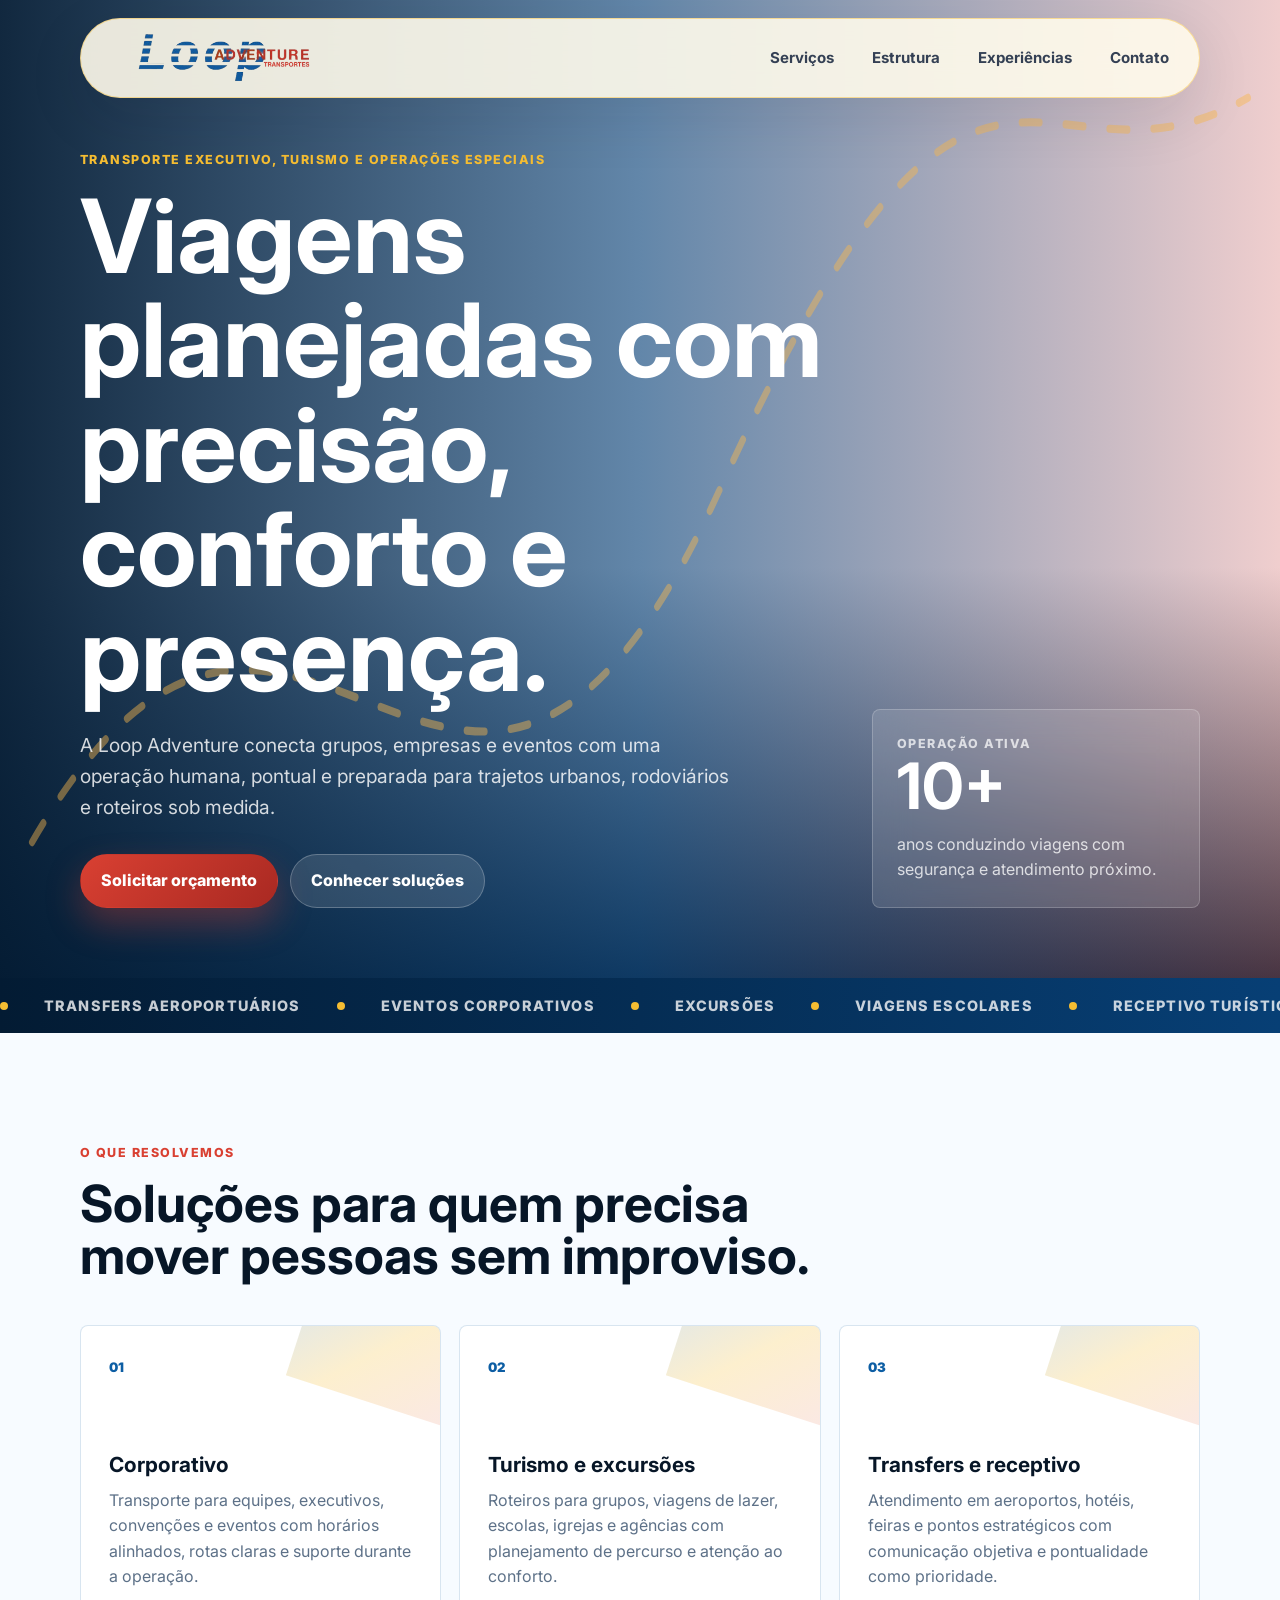
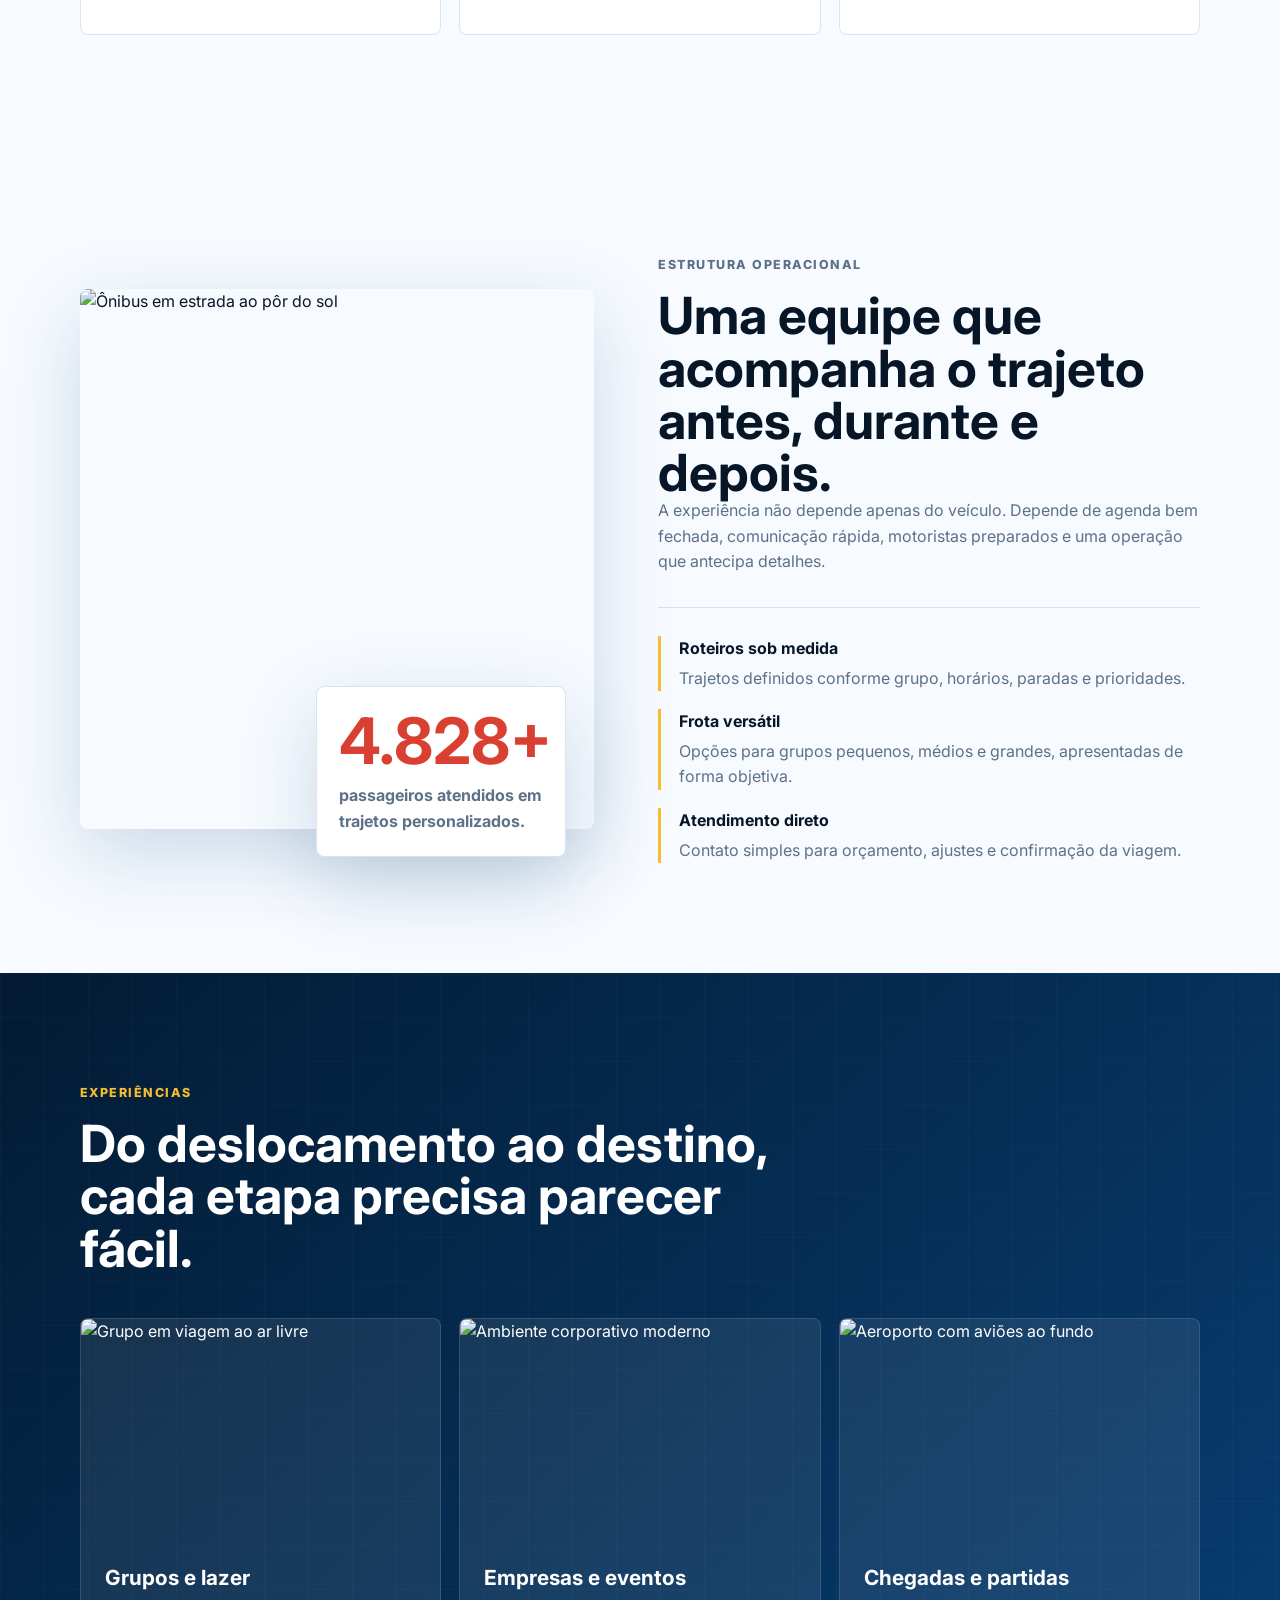
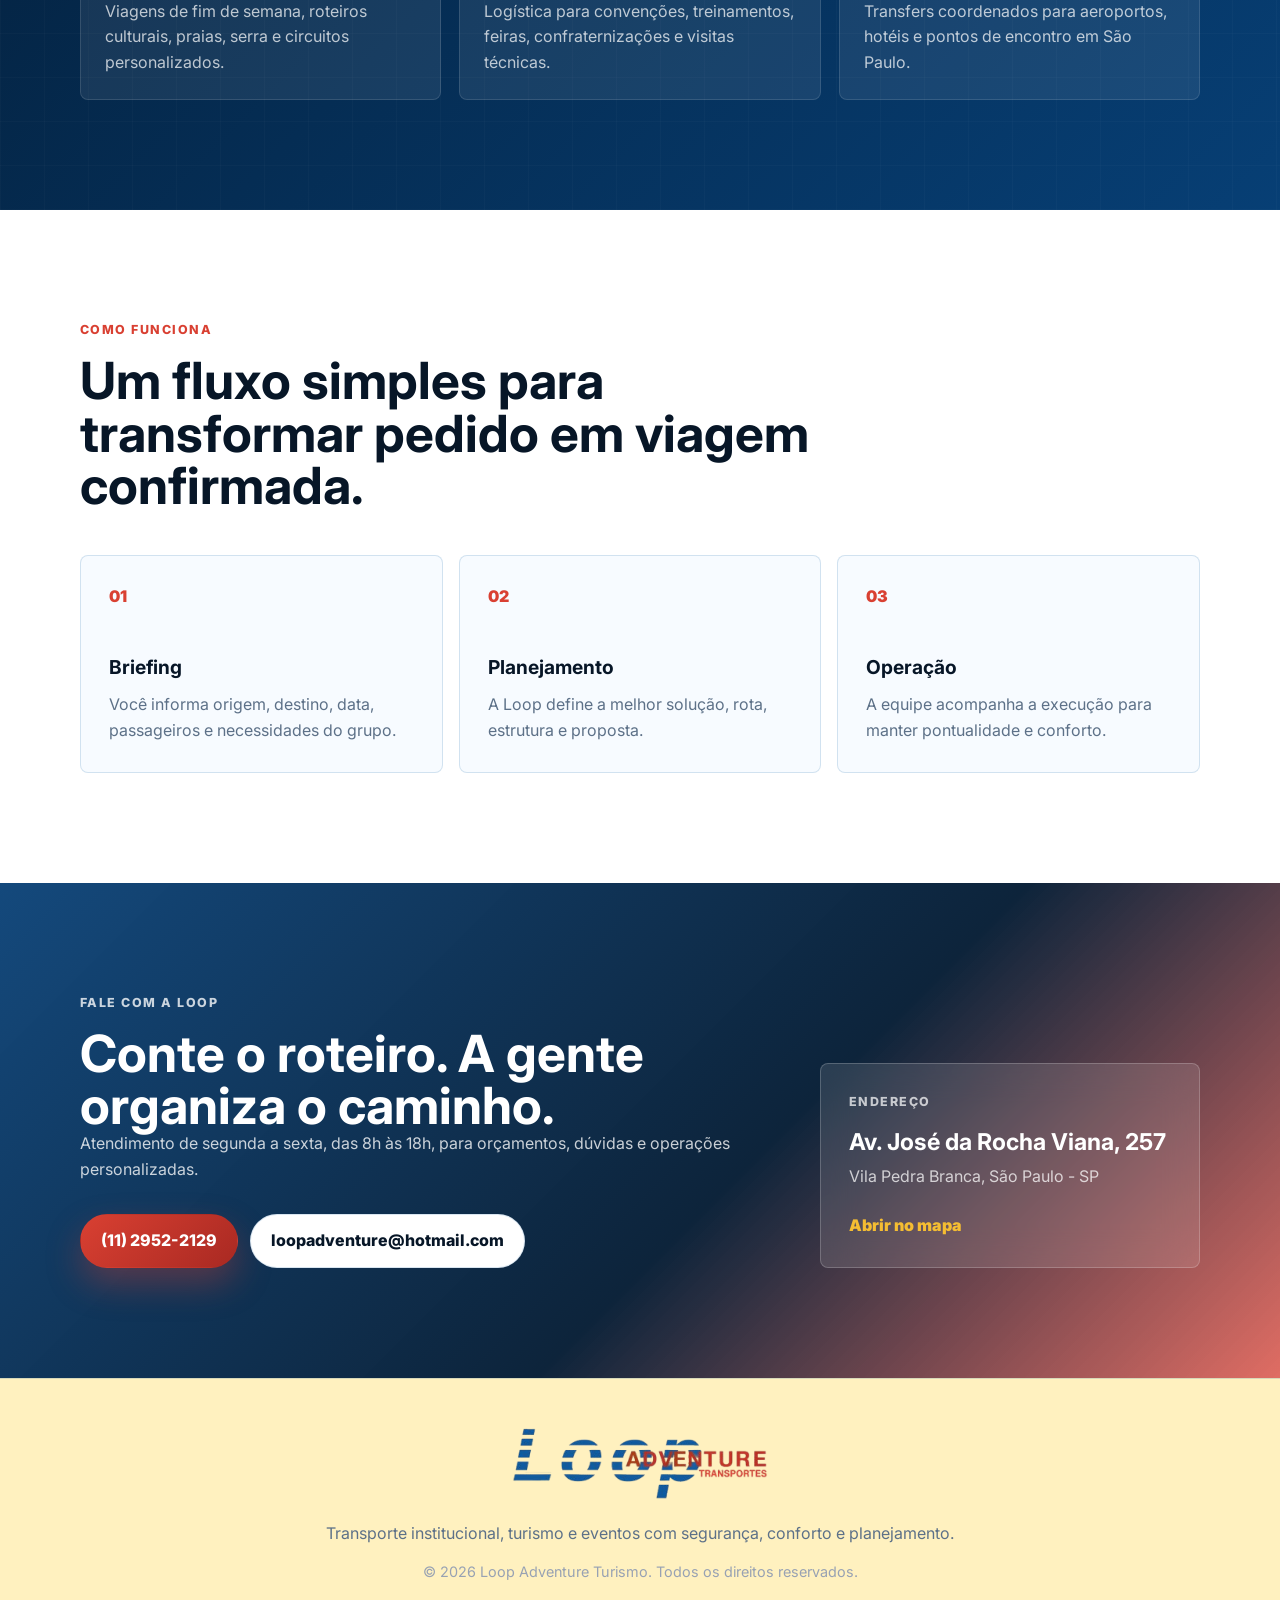
==== commit 451433ab: "Align site palette with logo branding" ====
--- a/loop.html
+++ b/loop.html
@@ -16,8 +16,7 @@
 
   <header class="navbar" data-nav>
     <a class="brand" href="#inicio" aria-label="Loop Adventure Turismo">
-      <img src="logoloop.png" alt="Loop Adventure Turismo" />
-      <span>Loop Adventure</span>
+      <img src="logoloop-cropped.png" alt="Loop Adventure Turismo" />
     </a>
     <button class="menu-toggle" type="button" aria-label="Abrir menu" aria-expanded="false" data-menu-toggle>
       <span></span>
@@ -187,7 +186,7 @@
   </main>
 
   <footer class="footer">
-    <img src="logoloop.png" alt="Loop Adventure Turismo" />
+    <img src="logoloop-cropped.png" alt="Loop Adventure Turismo" />
     <p>Transporte institucional, turismo e eventos com seguran&ccedil;a, conforto e planejamento.</p>
     <span>&copy; 2026 Loop Adventure Turismo. Todos os direitos reservados.</span>
   </footer>
--- a/style.css
+++ b/style.css
@@ -1,14 +1,16 @@
 :root {
-  --ink: #101828;
-  --muted: #667085;
-  --line: rgba(16, 24, 40, 0.12);
-  --paper: #fbfcfe;
-  --blue: #0050f5;
-  --blue-dark: #05328a;
-  --red: #df2f2f;
-  --gold: #f8b84e;
-  --green: #20a67a;
-  --shadow: 0 24px 80px rgba(16, 24, 40, 0.14);
+  --ink: #071627;
+  --muted: #5d7188;
+  --line: rgba(13, 94, 164, 0.16);
+  --paper: #f7fbff;
+  --blue: #0d5ea4;
+  --blue-dark: #073f75;
+  --blue-deep: #031b33;
+  --red: #d94032;
+  --red-dark: #a92922;
+  --gold: #f5bd32;
+  --gold-soft: #fff1bf;
+  --shadow: 0 24px 80px rgba(7, 63, 117, 0.18);
   --radius: 8px;
 }
 
@@ -45,7 +47,7 @@
 }
 
 .page-progress {
-  background: linear-gradient(90deg, var(--blue), var(--red), var(--gold));
+  background: linear-gradient(90deg, var(--blue), var(--gold), var(--red));
   height: 3px;
   left: 0;
   position: fixed;
@@ -59,8 +61,8 @@
 .navbar {
   align-items: center;
   backdrop-filter: blur(18px);
-  background: rgba(251, 252, 254, 0.84);
-  border: 1px solid rgba(255, 255, 255, 0.72);
+  background: rgba(255, 251, 235, 0.9);
+  border: 1px solid rgba(245, 189, 50, 0.45);
   border-radius: 999px;
   box-shadow: 0 18px 60px rgba(16, 24, 40, 0.1);
   display: flex;
@@ -78,30 +80,21 @@
 }
 
 .navbar.is-scrolled {
-  background: rgba(255, 255, 255, 0.94);
-  box-shadow: 0 12px 34px rgba(16, 24, 40, 0.12);
+  background: rgba(255, 251, 235, 0.96);
+  box-shadow: 0 12px 34px rgba(7, 63, 117, 0.16);
   transform: translateX(-50%) translateY(-5px);
 }
 
 .brand {
   align-items: center;
   display: flex;
-  gap: 10px;
-  min-width: 160px;
+  min-width: 260px;
 }
 
 .brand img {
-  height: 42px;
+  height: 58px;
   object-fit: contain;
-  width: 74px;
-}
-
-.brand span {
-  color: var(--ink);
-  font-size: 0.98rem;
-  font-weight: 900;
-  line-height: 1;
-  white-space: nowrap;
+  width: 250px;
 }
 
 .nav-menu {
@@ -120,20 +113,23 @@
 }
 
 .nav-menu a:hover {
-  background: rgba(0, 80, 245, 0.09);
+  background: rgba(245, 189, 50, 0.22);
   color: var(--blue);
   transform: translateY(-1px);
 }
 
 .menu-toggle {
-  background: var(--ink);
+  background: var(--blue);
   border: 0;
   border-radius: 999px;
+  box-shadow: 0 10px 24px rgba(13, 94, 164, 0.28);
   cursor: pointer;
   display: none;
+  flex-shrink: 0;
   height: 44px;
   place-items: center;
   width: 44px;
+  z-index: 3;
 }
 
 .menu-toggle span {
@@ -173,8 +169,8 @@
 
 .hero-overlay {
   background:
-    linear-gradient(90deg, rgba(8, 14, 30, 0.92), rgba(8, 14, 30, 0.54) 52%, rgba(8, 14, 30, 0.38)),
-    linear-gradient(0deg, rgba(8, 14, 30, 0.9), rgba(8, 14, 30, 0) 42%);
+    linear-gradient(90deg, rgba(3, 27, 51, 0.94), rgba(7, 63, 117, 0.62) 50%, rgba(217, 64, 50, 0.24)),
+    linear-gradient(0deg, rgba(3, 27, 51, 0.9), rgba(3, 27, 51, 0) 42%);
 }
 
 .hero-route {
@@ -277,13 +273,13 @@
 }
 
 .btn.primary {
-  background: var(--blue);
-  box-shadow: 0 16px 34px rgba(0, 80, 245, 0.35);
+  background: linear-gradient(135deg, var(--red), var(--red-dark));
+  box-shadow: 0 16px 34px rgba(217, 64, 50, 0.35);
   color: #fff;
 }
 
 .btn.primary:hover {
-  background: var(--blue-dark);
+  background: linear-gradient(135deg, var(--blue), var(--blue-dark));
 }
 
 .btn.secondary {
@@ -336,7 +332,7 @@
 }
 
 .ticker {
-  background: var(--ink);
+  background: linear-gradient(90deg, var(--blue-deep), var(--blue-dark));
   color: #fff;
   overflow: hidden;
   padding: 16px 0;
@@ -400,7 +396,7 @@
 }
 
 .service-card::after {
-  background: linear-gradient(135deg, rgba(0, 80, 245, 0.14), rgba(223, 47, 47, 0.12));
+  background: linear-gradient(135deg, rgba(13, 94, 164, 0.16), rgba(245, 189, 50, 0.24), rgba(217, 64, 50, 0.12));
   content: "";
   height: 120px;
   position: absolute;
@@ -411,7 +407,7 @@
 }
 
 .service-card:hover {
-  border-color: rgba(0, 80, 245, 0.3);
+  border-color: rgba(245, 189, 50, 0.72);
   box-shadow: var(--shadow);
   transform: translateY(-8px) rotateX(var(--tilt-y, 0deg)) rotateY(var(--tilt-x, 0deg));
 }
@@ -489,7 +485,7 @@
 }
 
 .feature-list div {
-  border-left: 3px solid var(--green);
+  border-left: 3px solid var(--gold);
   padding-left: 18px;
 }
 
@@ -504,7 +500,7 @@
 }
 
 .dark-section {
-  background: #101828;
+  background: linear-gradient(135deg, var(--blue-deep), var(--blue-dark));
   color: #fff;
   position: relative;
 }
@@ -593,7 +589,7 @@
 .contact-section {
   align-items: stretch;
   background:
-    linear-gradient(135deg, rgba(0, 80, 245, 0.94), rgba(16, 24, 40, 0.98)),
+    linear-gradient(135deg, rgba(7, 63, 117, 0.95), rgba(3, 27, 51, 0.96) 58%, rgba(217, 64, 50, 0.76)),
     url("https://images.unsplash.com/photo-1494515843206-f3117d3f51b7?auto=format&fit=crop&w=1600&q=80") center/cover;
   color: #fff;
   display: grid;
@@ -636,7 +632,7 @@
 
 .footer {
   align-items: center;
-  background: #fff;
+  background: var(--gold-soft);
   border-top: 1px solid var(--line);
   display: grid;
   gap: 14px;
@@ -646,7 +642,7 @@
 }
 
 .footer img {
-  height: 72px;
+  height: 86px;
   object-fit: contain;
 }
 
@@ -697,7 +693,10 @@
   }
 
   .menu-toggle {
-    display: grid;
+    display: grid !important;
+    position: fixed;
+    right: 22px;
+    top: 28px;
   }
 
   .menu-toggle.is-open span:nth-child(1) {
@@ -776,12 +775,12 @@
   }
 
   .brand img {
-    height: 38px;
-    width: 58px;
-  }
-
-  .brand span {
-    font-size: 0.9rem;
+    height: 48px;
+    width: 185px;
+  }
+
+  .brand {
+    min-width: 0;
   }
 
   .hero,
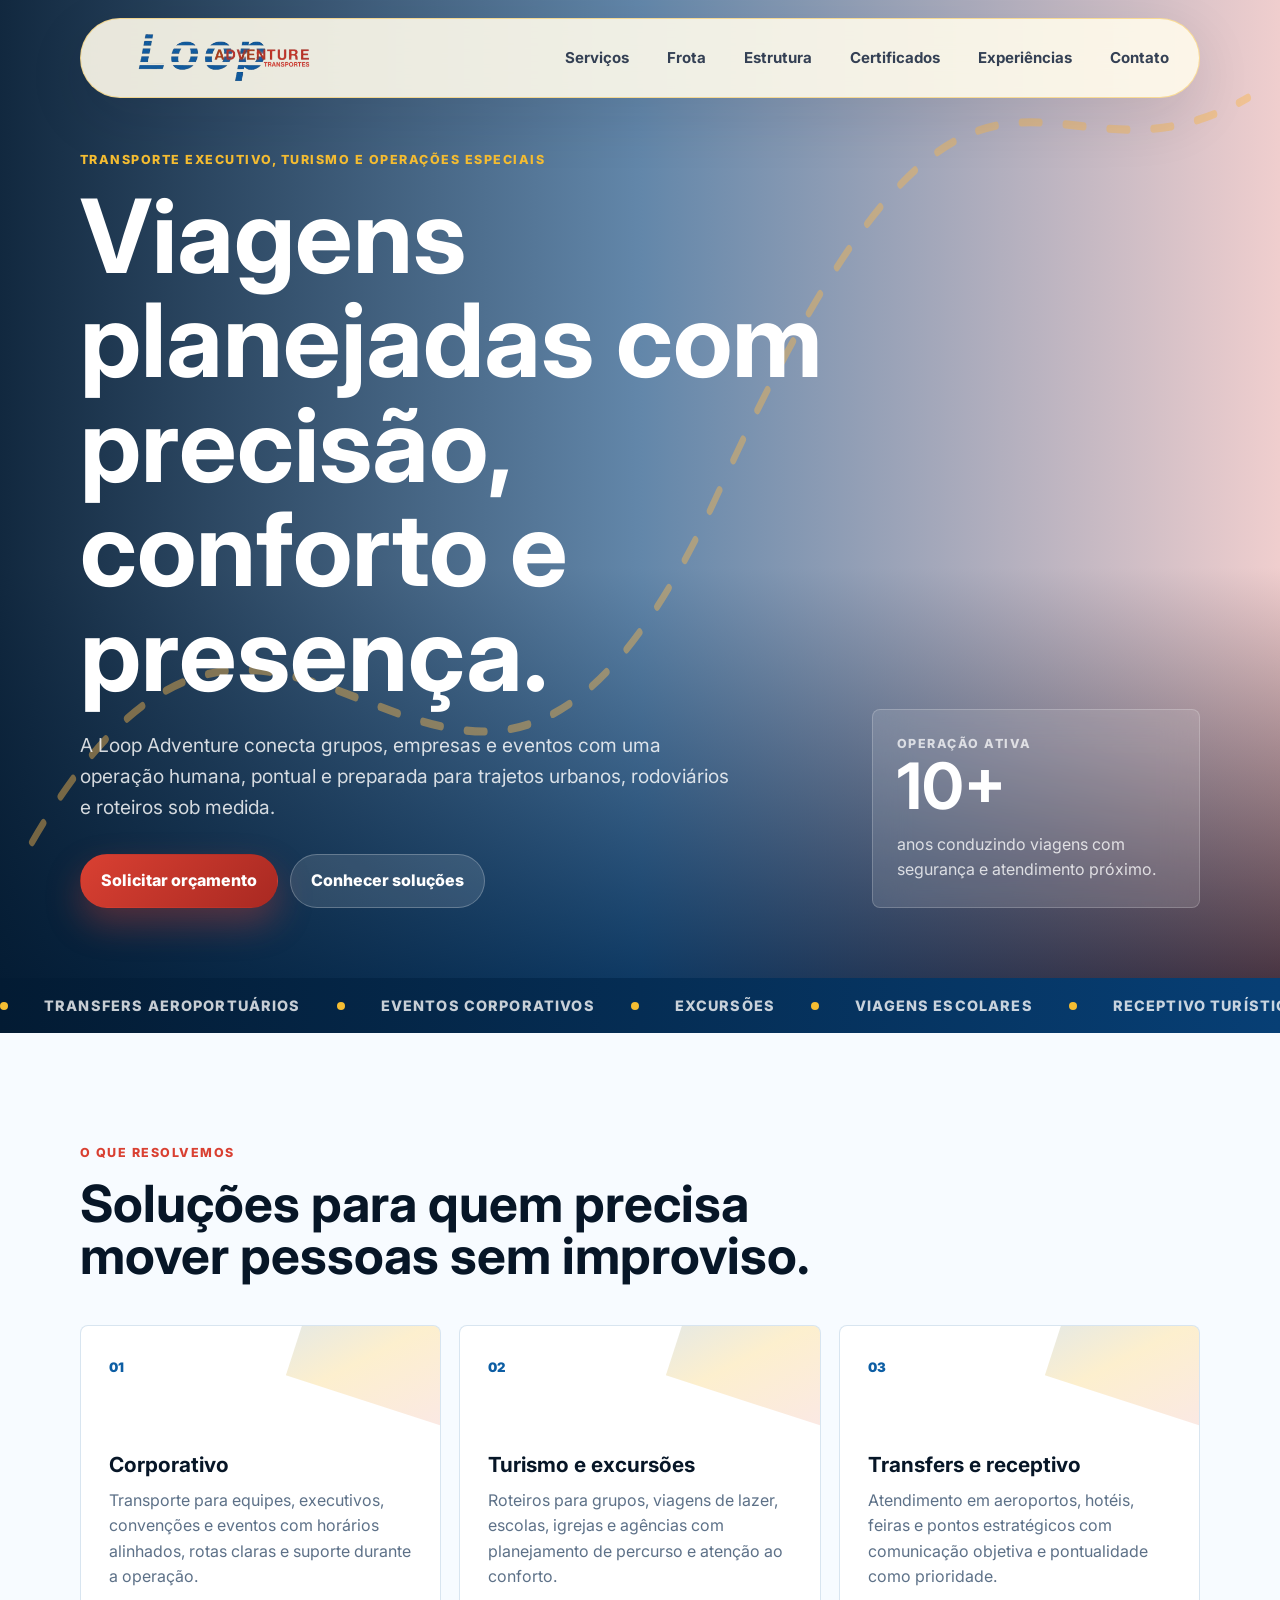
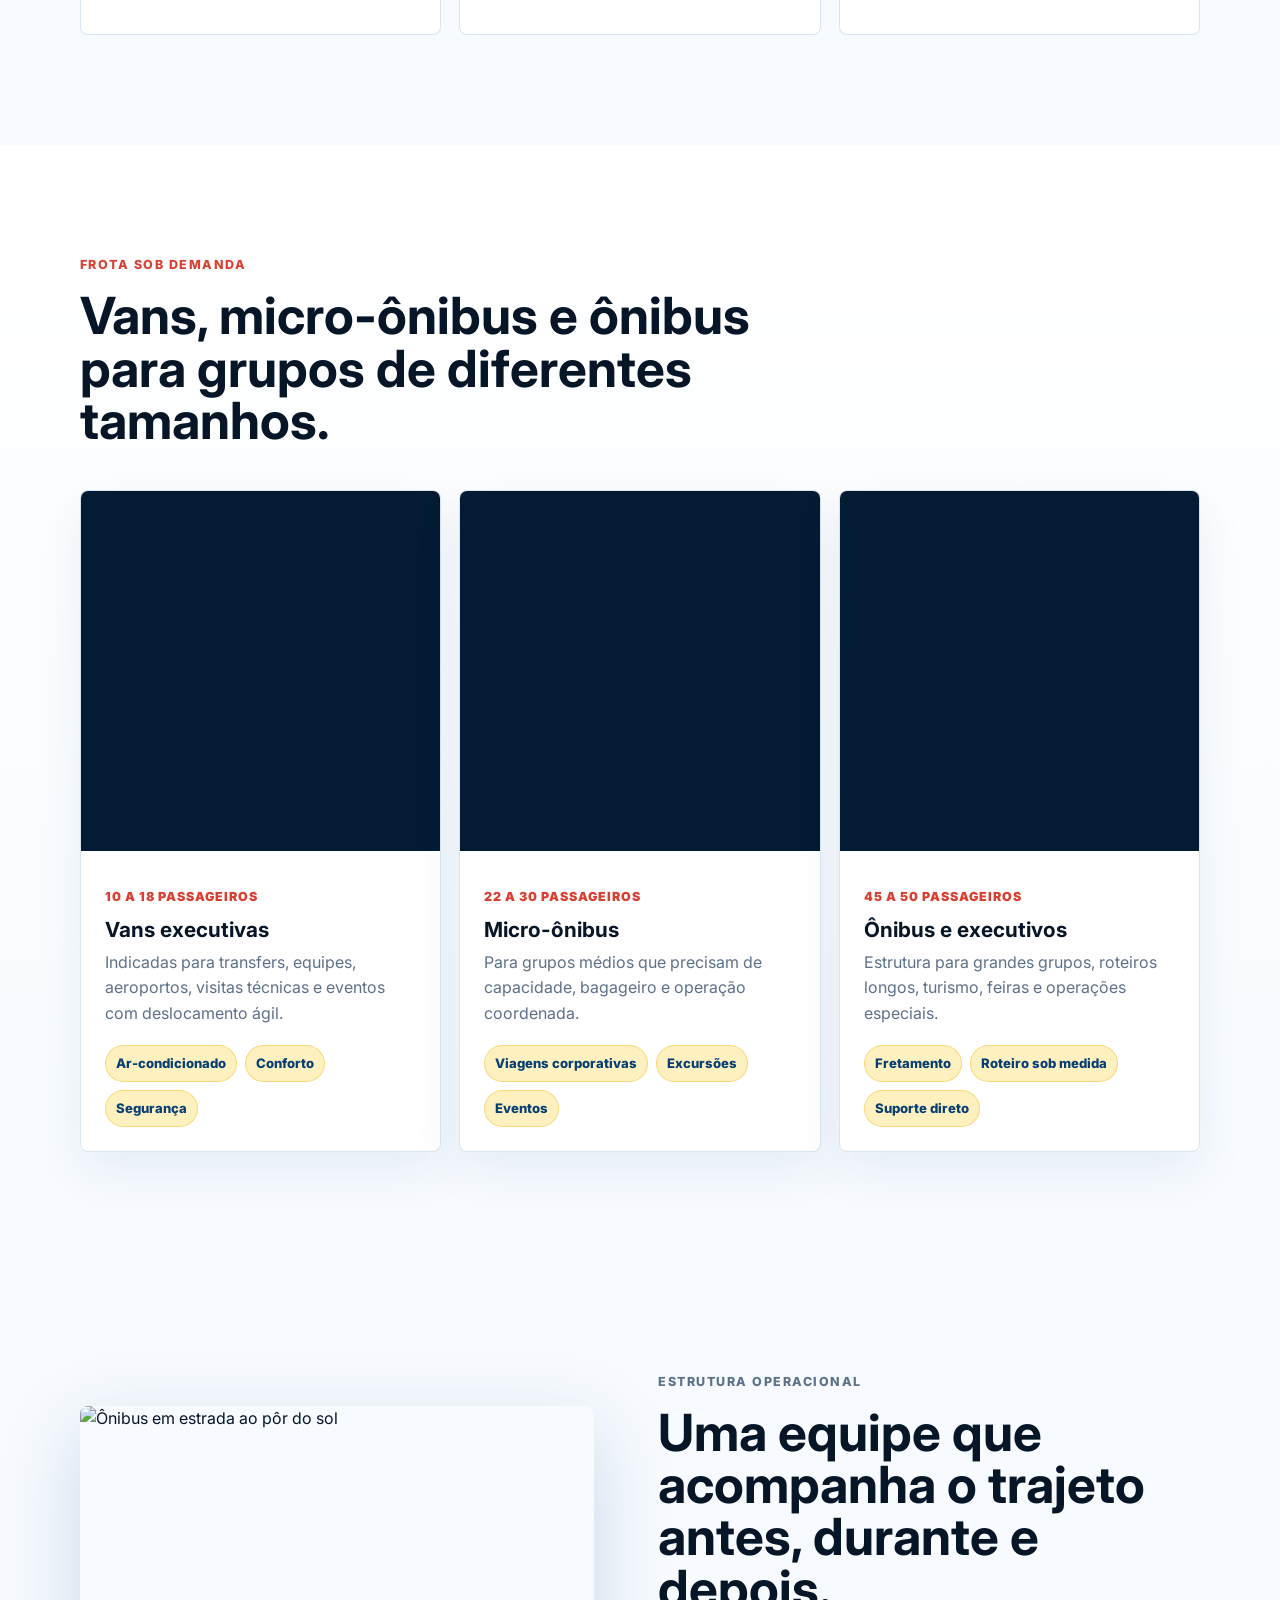
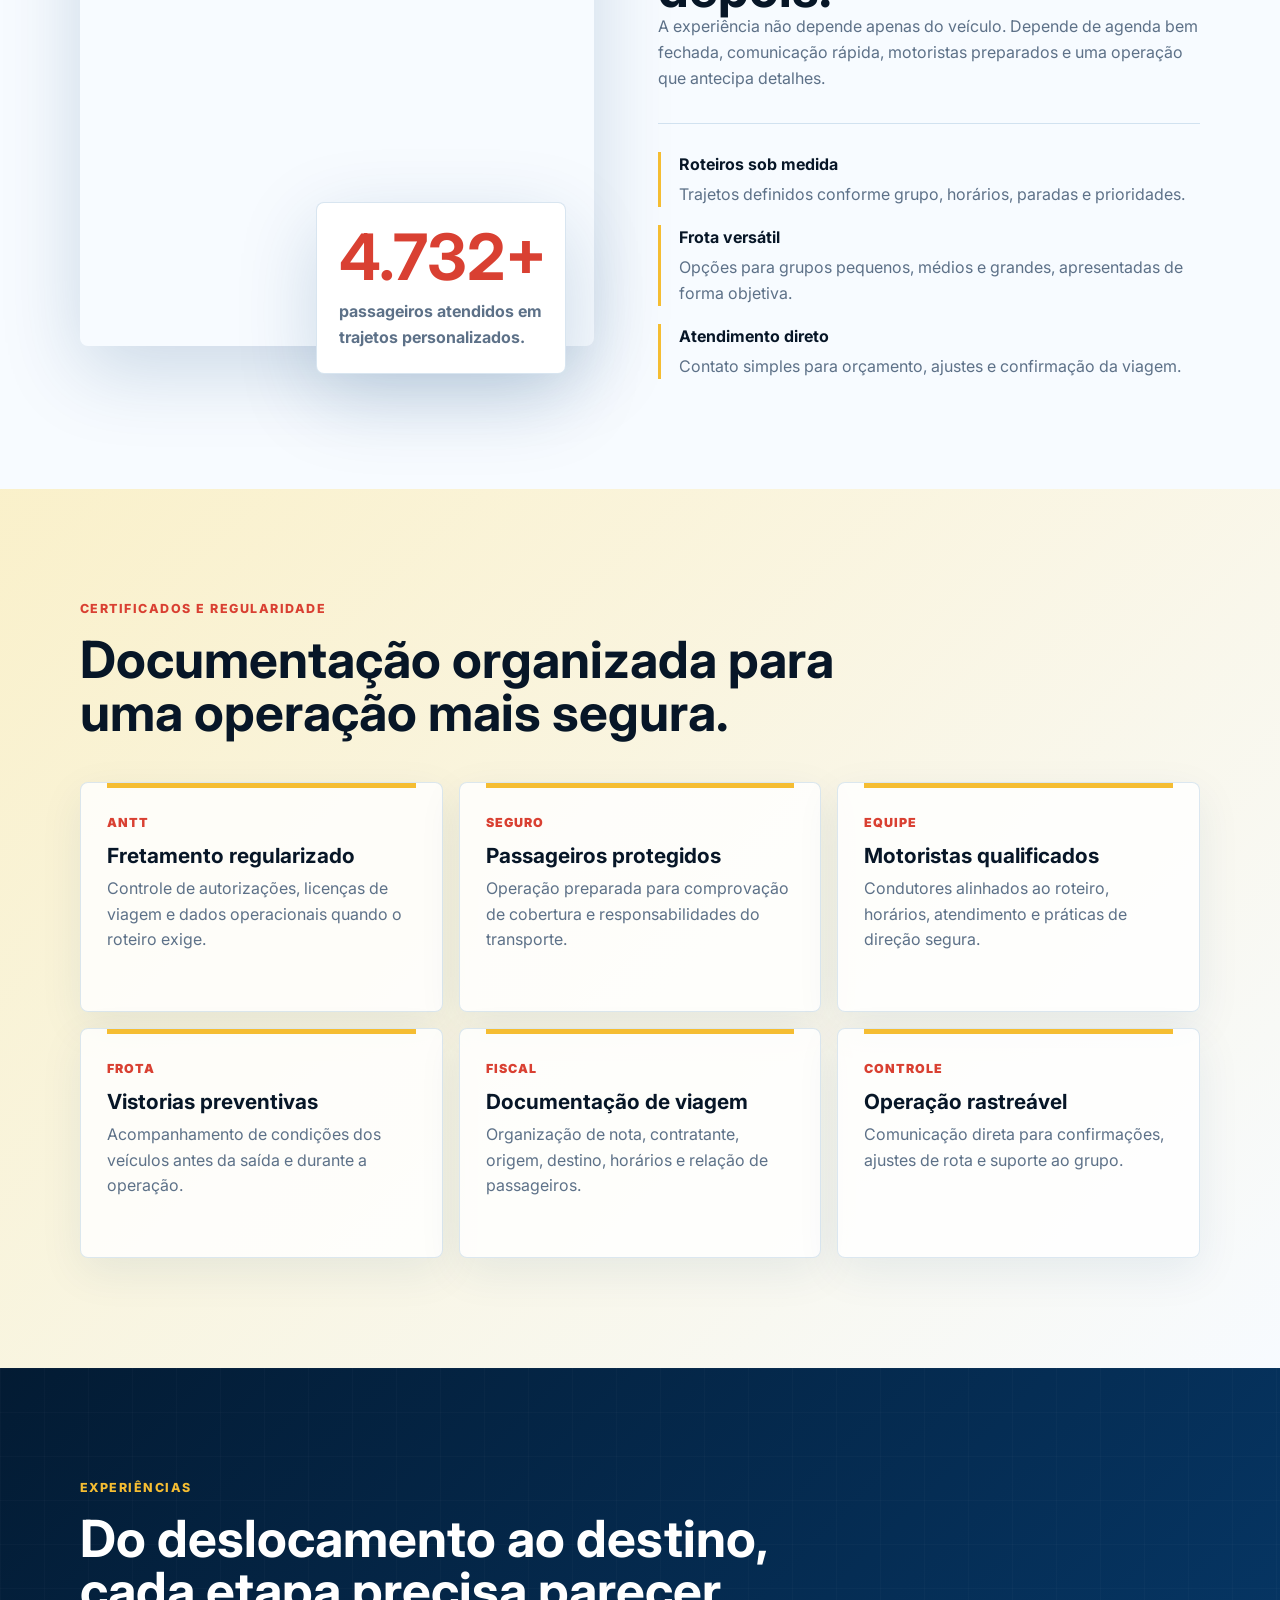
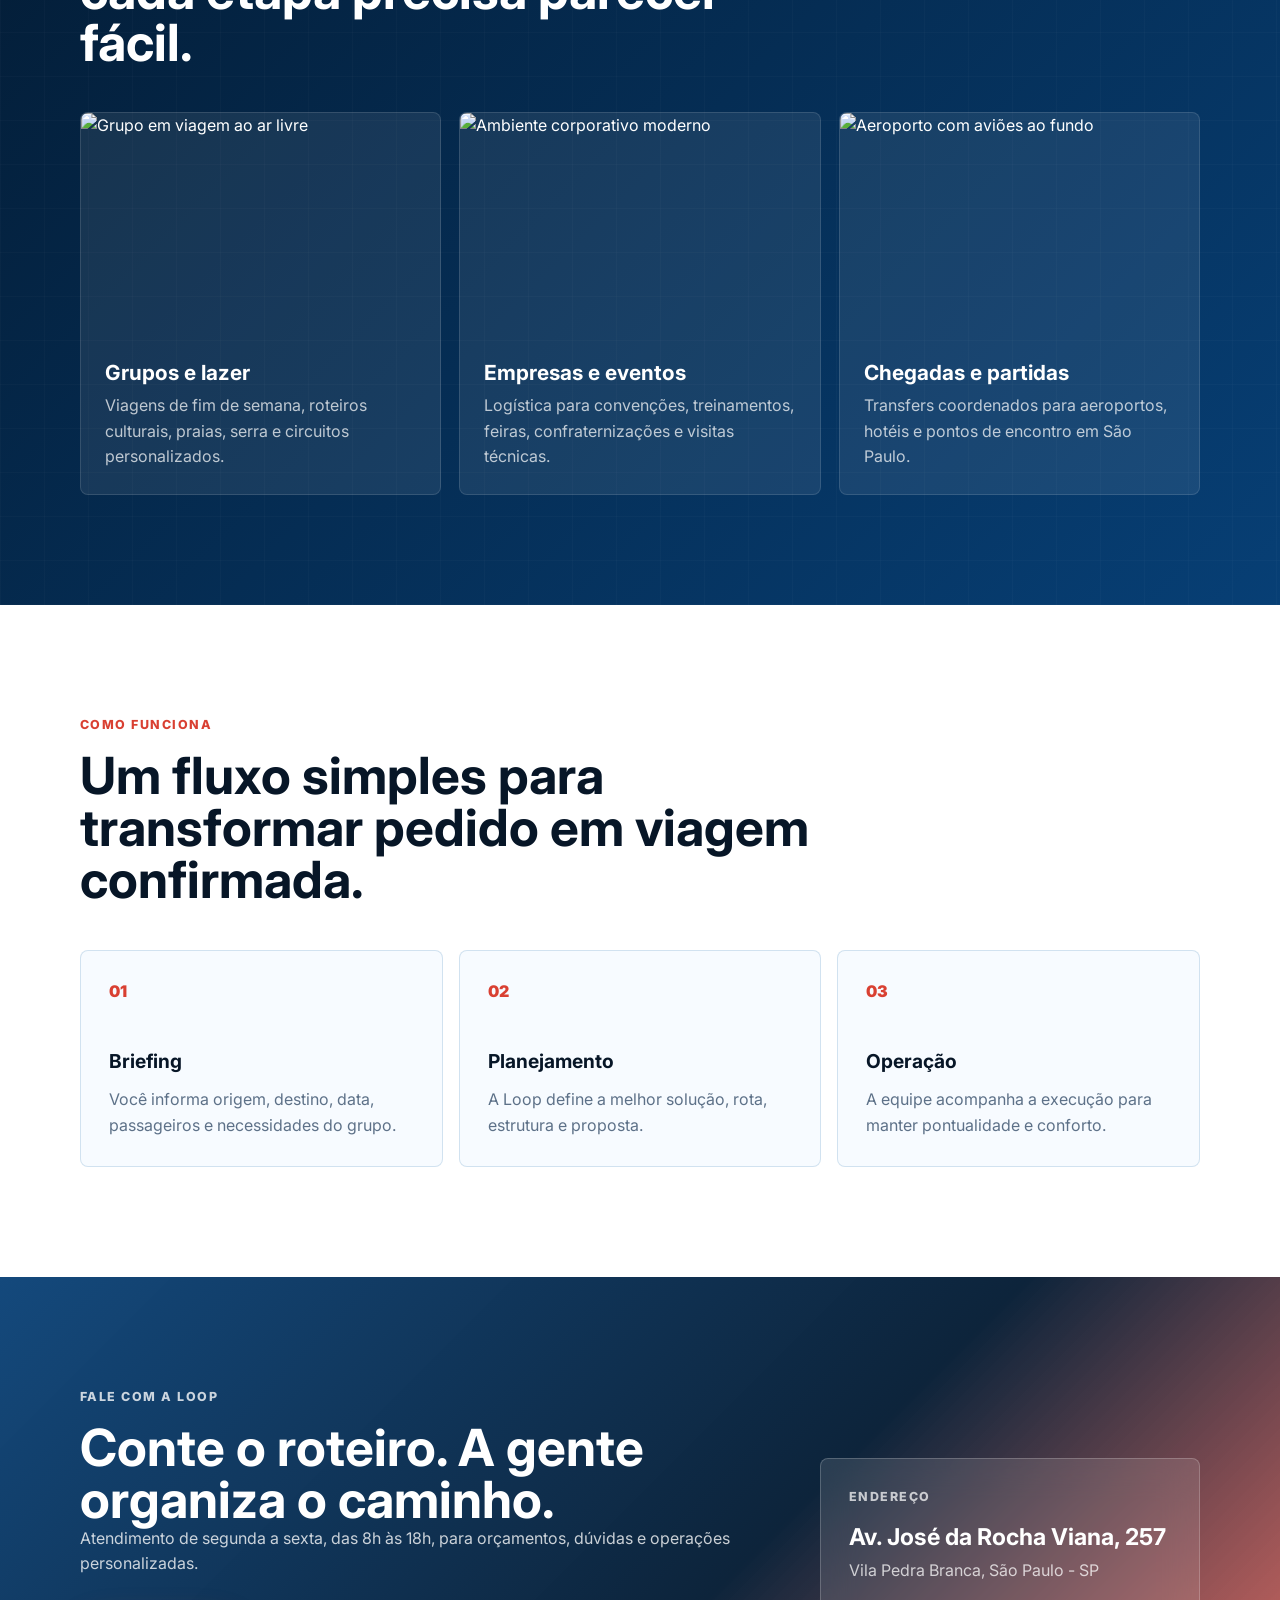
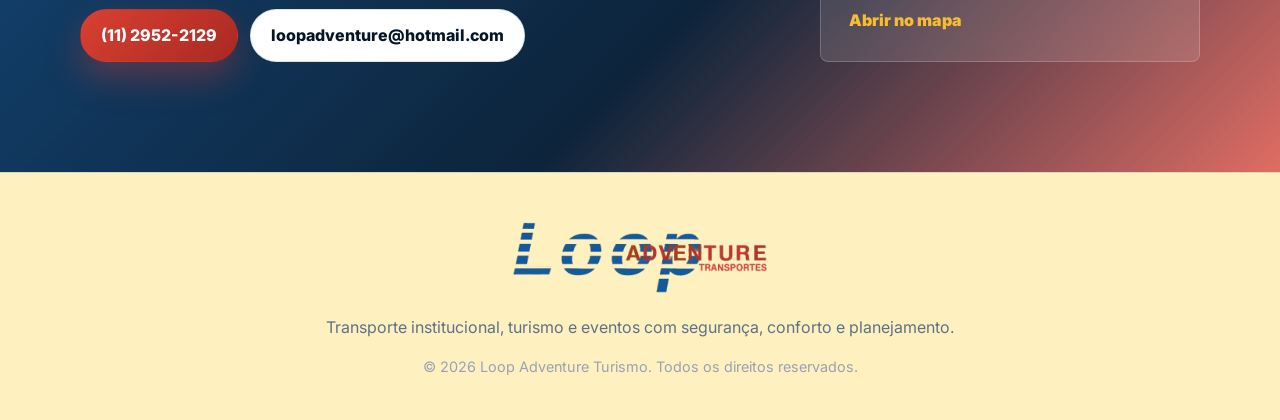
==== commit c5a64b16: "Add fleet media and certification sections" ====
--- a/loop.html
+++ b/loop.html
@@ -25,7 +25,9 @@
     </button>
     <nav class="nav-menu" data-menu>
       <a href="#servicos">Servi&ccedil;os</a>
+      <a href="#frota">Frota</a>
       <a href="#estrutura">Estrutura</a>
+      <a href="#certificacoes">Certificados</a>
       <a href="#experiencias">Experi&ecirc;ncias</a>
       <a href="#contato">Contato</a>
     </nav>
@@ -95,6 +97,54 @@
       </div>
     </section>
 
+    <section id="frota" class="section fleet-section">
+      <div class="section-heading reveal">
+        <p class="eyebrow">Frota sob demanda</p>
+        <h2>Vans, micro-&ocirc;nibus e &ocirc;nibus para grupos de diferentes tamanhos.</h2>
+      </div>
+      <div class="fleet-layout">
+        <article class="fleet-card reveal">
+          <video src="assets/frota-01.mp4" muted autoplay loop playsinline preload="metadata"></video>
+          <div>
+            <span>10 a 18 passageiros</span>
+            <h3>Vans executivas</h3>
+            <p>Indicadas para transfers, equipes, aeroportos, visitas t&eacute;cnicas e eventos com deslocamento &aacute;gil.</p>
+            <ul>
+              <li>Ar-condicionado</li>
+              <li>Conforto</li>
+              <li>Seguran&ccedil;a</li>
+            </ul>
+          </div>
+        </article>
+        <article class="fleet-card reveal delay-1">
+          <video src="assets/frota-02.mp4" muted autoplay loop playsinline preload="metadata"></video>
+          <div>
+            <span>22 a 30 passageiros</span>
+            <h3>Micro-&ocirc;nibus</h3>
+            <p>Para grupos m&eacute;dios que precisam de capacidade, bagageiro e opera&ccedil;&atilde;o coordenada.</p>
+            <ul>
+              <li>Viagens corporativas</li>
+              <li>Excurs&otilde;es</li>
+              <li>Eventos</li>
+            </ul>
+          </div>
+        </article>
+        <article class="fleet-card reveal delay-2">
+          <video src="assets/frota-03.mp4" muted autoplay loop playsinline preload="metadata"></video>
+          <div>
+            <span>45 a 50 passageiros</span>
+            <h3>&Ocirc;nibus e executivos</h3>
+            <p>Estrutura para grandes grupos, roteiros longos, turismo, feiras e opera&ccedil;&otilde;es especiais.</p>
+            <ul>
+              <li>Fretamento</li>
+              <li>Roteiro sob medida</li>
+              <li>Suporte direto</li>
+            </ul>
+          </div>
+        </article>
+      </div>
+    </section>
+
     <section id="estrutura" class="section split">
       <div class="visual-stack reveal">
         <img src="https://images.unsplash.com/photo-1544620347-c4fd4a3d5957?auto=format&fit=crop&w=1400&q=80" alt="&Ocirc;nibus em estrada ao p&ocirc;r do sol" />
@@ -121,6 +171,45 @@
             <span>Contato simples para or&ccedil;amento, ajustes e confirma&ccedil;&atilde;o da viagem.</span>
           </div>
         </div>
+      </div>
+    </section>
+
+    <section id="certificacoes" class="section certifications-section">
+      <div class="section-heading reveal">
+        <p class="eyebrow">Certificados e regularidade</p>
+        <h2>Documenta&ccedil;&atilde;o organizada para uma opera&ccedil;&atilde;o mais segura.</h2>
+      </div>
+      <div class="cert-grid">
+        <article class="cert-card reveal">
+          <span>ANTT</span>
+          <h3>Fretamento regularizado</h3>
+          <p>Controle de autoriza&ccedil;&otilde;es, licen&ccedil;as de viagem e dados operacionais quando o roteiro exige.</p>
+        </article>
+        <article class="cert-card reveal delay-1">
+          <span>Seguro</span>
+          <h3>Passageiros protegidos</h3>
+          <p>Opera&ccedil;&atilde;o preparada para comprova&ccedil;&atilde;o de cobertura e responsabilidades do transporte.</p>
+        </article>
+        <article class="cert-card reveal delay-2">
+          <span>Equipe</span>
+          <h3>Motoristas qualificados</h3>
+          <p>Condutores alinhados ao roteiro, hor&aacute;rios, atendimento e pr&aacute;ticas de dire&ccedil;&atilde;o segura.</p>
+        </article>
+        <article class="cert-card reveal">
+          <span>Frota</span>
+          <h3>Vistorias preventivas</h3>
+          <p>Acompanhamento de condi&ccedil;&otilde;es dos ve&iacute;culos antes da sa&iacute;da e durante a opera&ccedil;&atilde;o.</p>
+        </article>
+        <article class="cert-card reveal delay-1">
+          <span>Fiscal</span>
+          <h3>Documenta&ccedil;&atilde;o de viagem</h3>
+          <p>Organiza&ccedil;&atilde;o de nota, contratante, origem, destino, hor&aacute;rios e rela&ccedil;&atilde;o de passageiros.</p>
+        </article>
+        <article class="cert-card reveal delay-2">
+          <span>Controle</span>
+          <h3>Opera&ccedil;&atilde;o rastre&aacute;vel</h3>
+          <p>Comunica&ccedil;&atilde;o direta para confirma&ccedil;&otilde;es, ajustes de rota e suporte ao grupo.</p>
+        </article>
       </div>
     </section>
 
--- a/style.css
+++ b/style.css
@@ -428,9 +428,81 @@
 .split-content p,
 .experience-card p,
 .timeline p,
+.fleet-card p,
+.cert-card p,
 .contact-content p,
 .footer p {
   color: var(--muted);
+}
+
+.fleet-section {
+  background: linear-gradient(180deg, #fff, var(--paper));
+}
+
+.fleet-layout {
+  display: grid;
+  gap: 18px;
+  grid-template-columns: repeat(3, minmax(0, 1fr));
+  margin-top: 44px;
+}
+
+.fleet-card {
+  background: #fff;
+  border: 1px solid var(--line);
+  border-radius: var(--radius);
+  box-shadow: 0 18px 50px rgba(7, 63, 117, 0.08);
+  overflow: hidden;
+  transition: transform 0.28s ease, box-shadow 0.28s ease;
+}
+
+.fleet-card:hover {
+  box-shadow: var(--shadow);
+  transform: translateY(-8px);
+}
+
+.fleet-card video {
+  aspect-ratio: 4 / 5;
+  background: var(--blue-deep);
+  height: 360px;
+  object-fit: cover;
+  width: 100%;
+}
+
+.fleet-card div {
+  padding: 24px;
+}
+
+.fleet-card span,
+.cert-card span {
+  color: var(--red);
+  display: inline-block;
+  font-size: 0.78rem;
+  font-weight: 900;
+  letter-spacing: 0.08em;
+  margin-bottom: 12px;
+  text-transform: uppercase;
+}
+
+.fleet-card h3 {
+  margin-bottom: 10px;
+}
+
+.fleet-card ul {
+  display: flex;
+  flex-wrap: wrap;
+  gap: 8px;
+  list-style: none;
+  margin-top: 18px;
+}
+
+.fleet-card li {
+  background: var(--gold-soft);
+  border: 1px solid rgba(245, 189, 50, 0.5);
+  border-radius: 999px;
+  color: var(--blue-dark);
+  font-size: 0.82rem;
+  font-weight: 800;
+  padding: 7px 10px;
 }
 
 .split {
@@ -499,6 +571,44 @@
   margin-top: 4px;
 }
 
+.certifications-section {
+  background:
+    linear-gradient(135deg, rgba(255, 241, 191, 0.8), rgba(247, 251, 255, 0.96)),
+    linear-gradient(90deg, rgba(13, 94, 164, 0.08), rgba(217, 64, 50, 0.06));
+}
+
+.cert-grid {
+  display: grid;
+  gap: 16px;
+  grid-template-columns: repeat(3, minmax(0, 1fr));
+  margin-top: 44px;
+}
+
+.cert-card {
+  background: rgba(255, 255, 255, 0.82);
+  border: 1px solid rgba(13, 94, 164, 0.14);
+  border-radius: var(--radius);
+  box-shadow: 0 14px 44px rgba(7, 63, 117, 0.08);
+  min-height: 230px;
+  padding: 26px;
+  position: relative;
+  overflow: hidden;
+}
+
+.cert-card::after {
+  background: var(--gold);
+  content: "";
+  height: 5px;
+  left: 26px;
+  position: absolute;
+  right: 26px;
+  top: 0;
+}
+
+.cert-card h3 {
+  margin-bottom: 10px;
+}
+
 .dark-section {
   background: linear-gradient(135deg, var(--blue-deep), var(--blue-dark));
   color: #fff;
@@ -690,13 +800,29 @@
 @media (max-width: 900px) {
   .navbar {
     border-radius: 24px;
+    display: grid;
+    grid-template-columns: minmax(0, 1fr) 44px;
+    left: 10px;
+    max-width: none;
+    padding-right: 14px;
+    right: auto;
+    transform: none;
+    width: calc(100vw - 20px);
   }
 
   .menu-toggle {
-    display: grid !important;
-    position: fixed;
-    right: 22px;
-    top: 28px;
+    align-items: center;
+    background: var(--blue);
+    border-radius: 50%;
+    display: grid;
+    height: 44px;
+    justify-self: end;
+    opacity: 1;
+    place-items: center;
+    position: static;
+    transform: none;
+    visibility: visible;
+    width: 44px;
   }
 
   .menu-toggle.is-open span:nth-child(1) {
@@ -757,6 +883,8 @@
 
   .service-grid,
   .experience-grid,
+  .fleet-layout,
+  .cert-grid,
   .timeline {
     grid-template-columns: 1fr;
   }
@@ -770,8 +898,12 @@
 
 @media (max-width: 560px) {
   .navbar {
-    max-width: calc(100% - 20px);
+    left: 10px;
+    max-width: none;
+    right: auto;
     top: 10px;
+    transform: none;
+    width: calc(100vw - 20px);
   }
 
   .brand img {
@@ -834,9 +966,15 @@
   }
 
   .service-card,
+  .fleet-card div,
+  .cert-card,
   .timeline li,
   .contact-card {
     padding: 22px;
+  }
+
+  .fleet-card video {
+    height: 300px;
   }
 
   .floating-note {
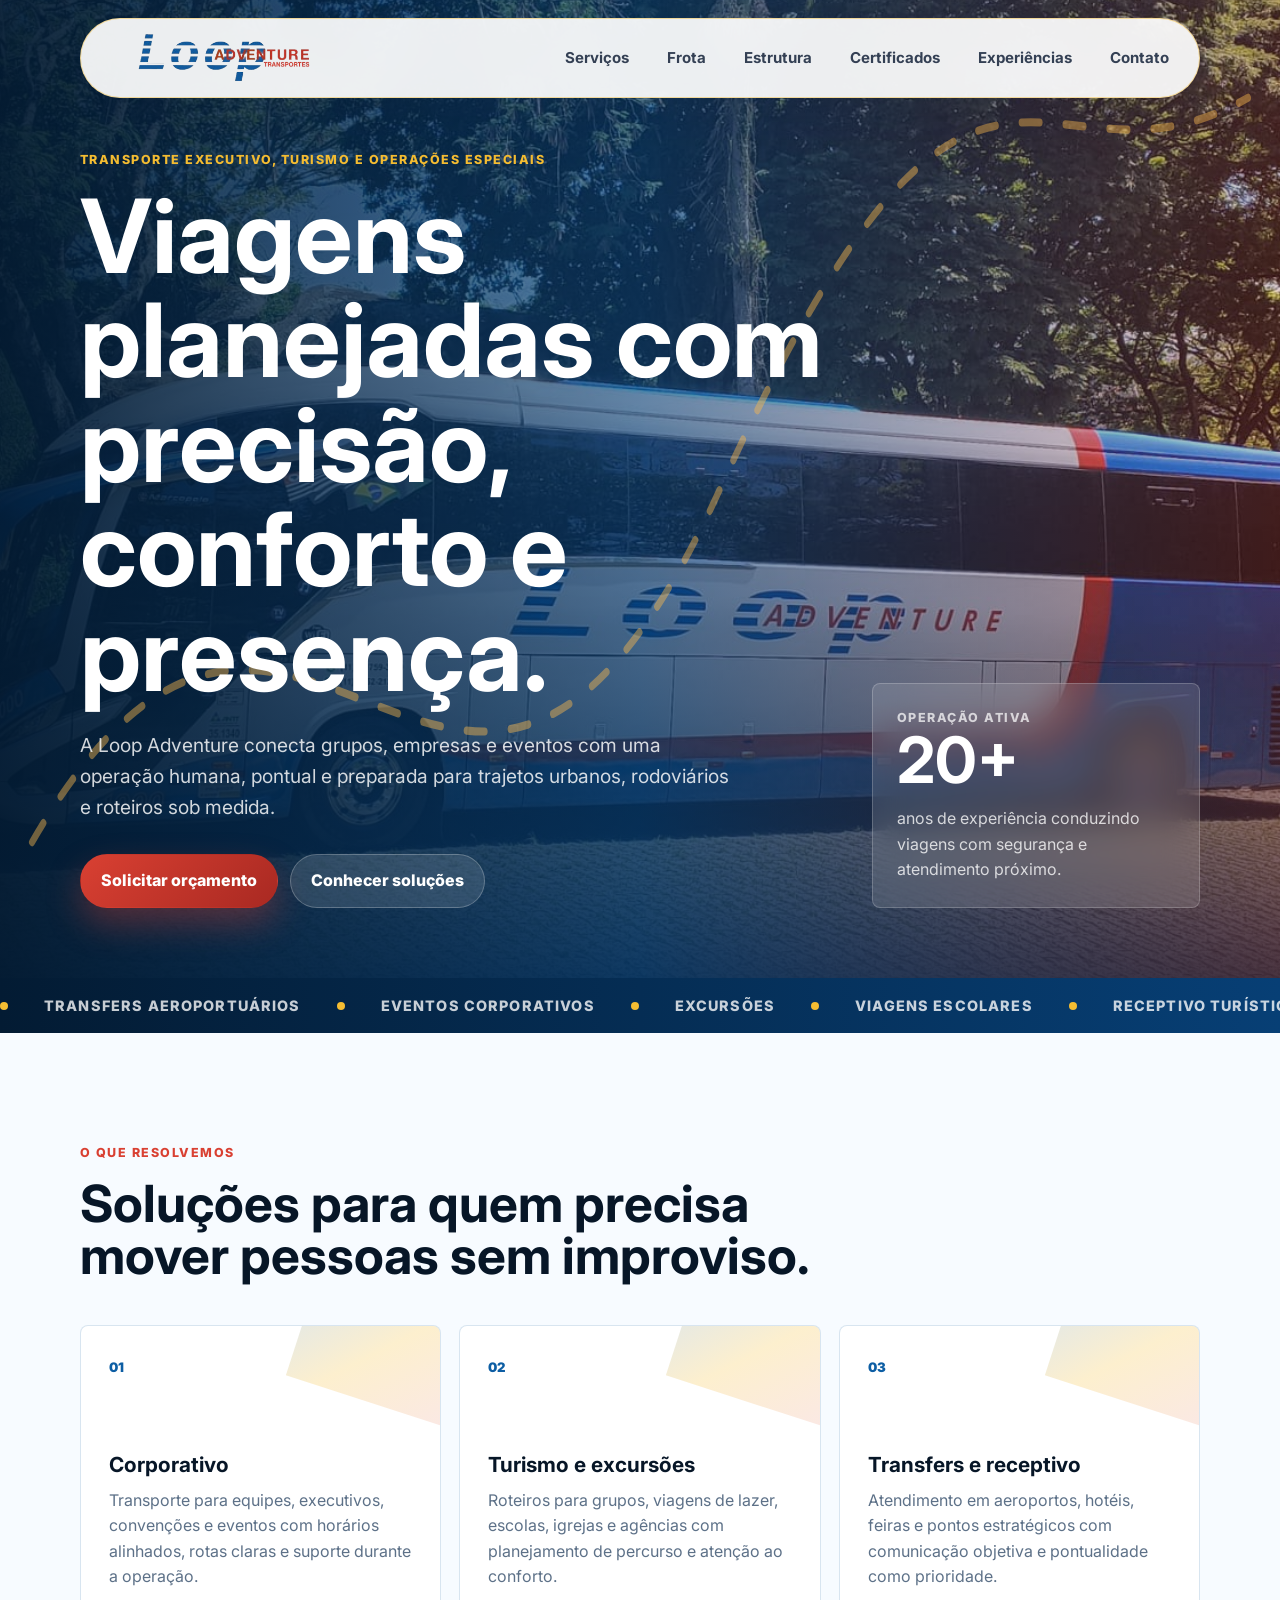
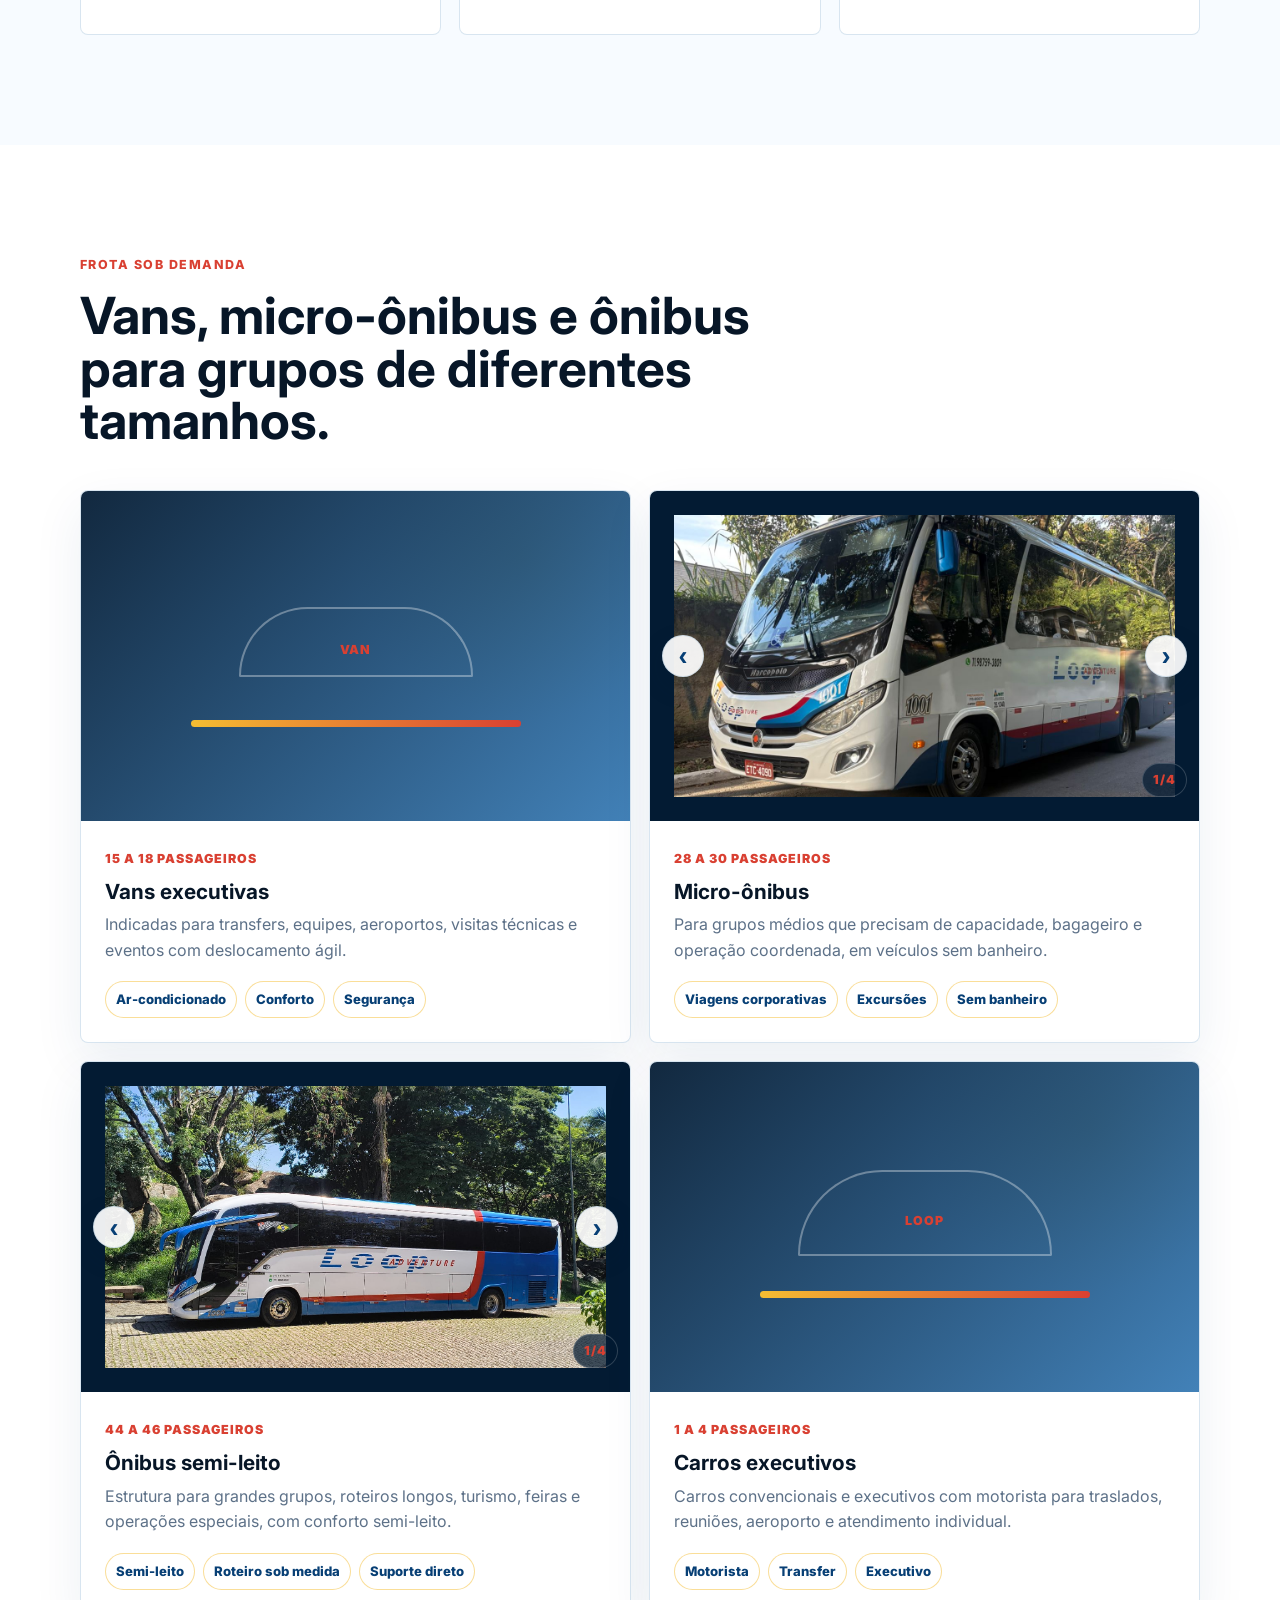
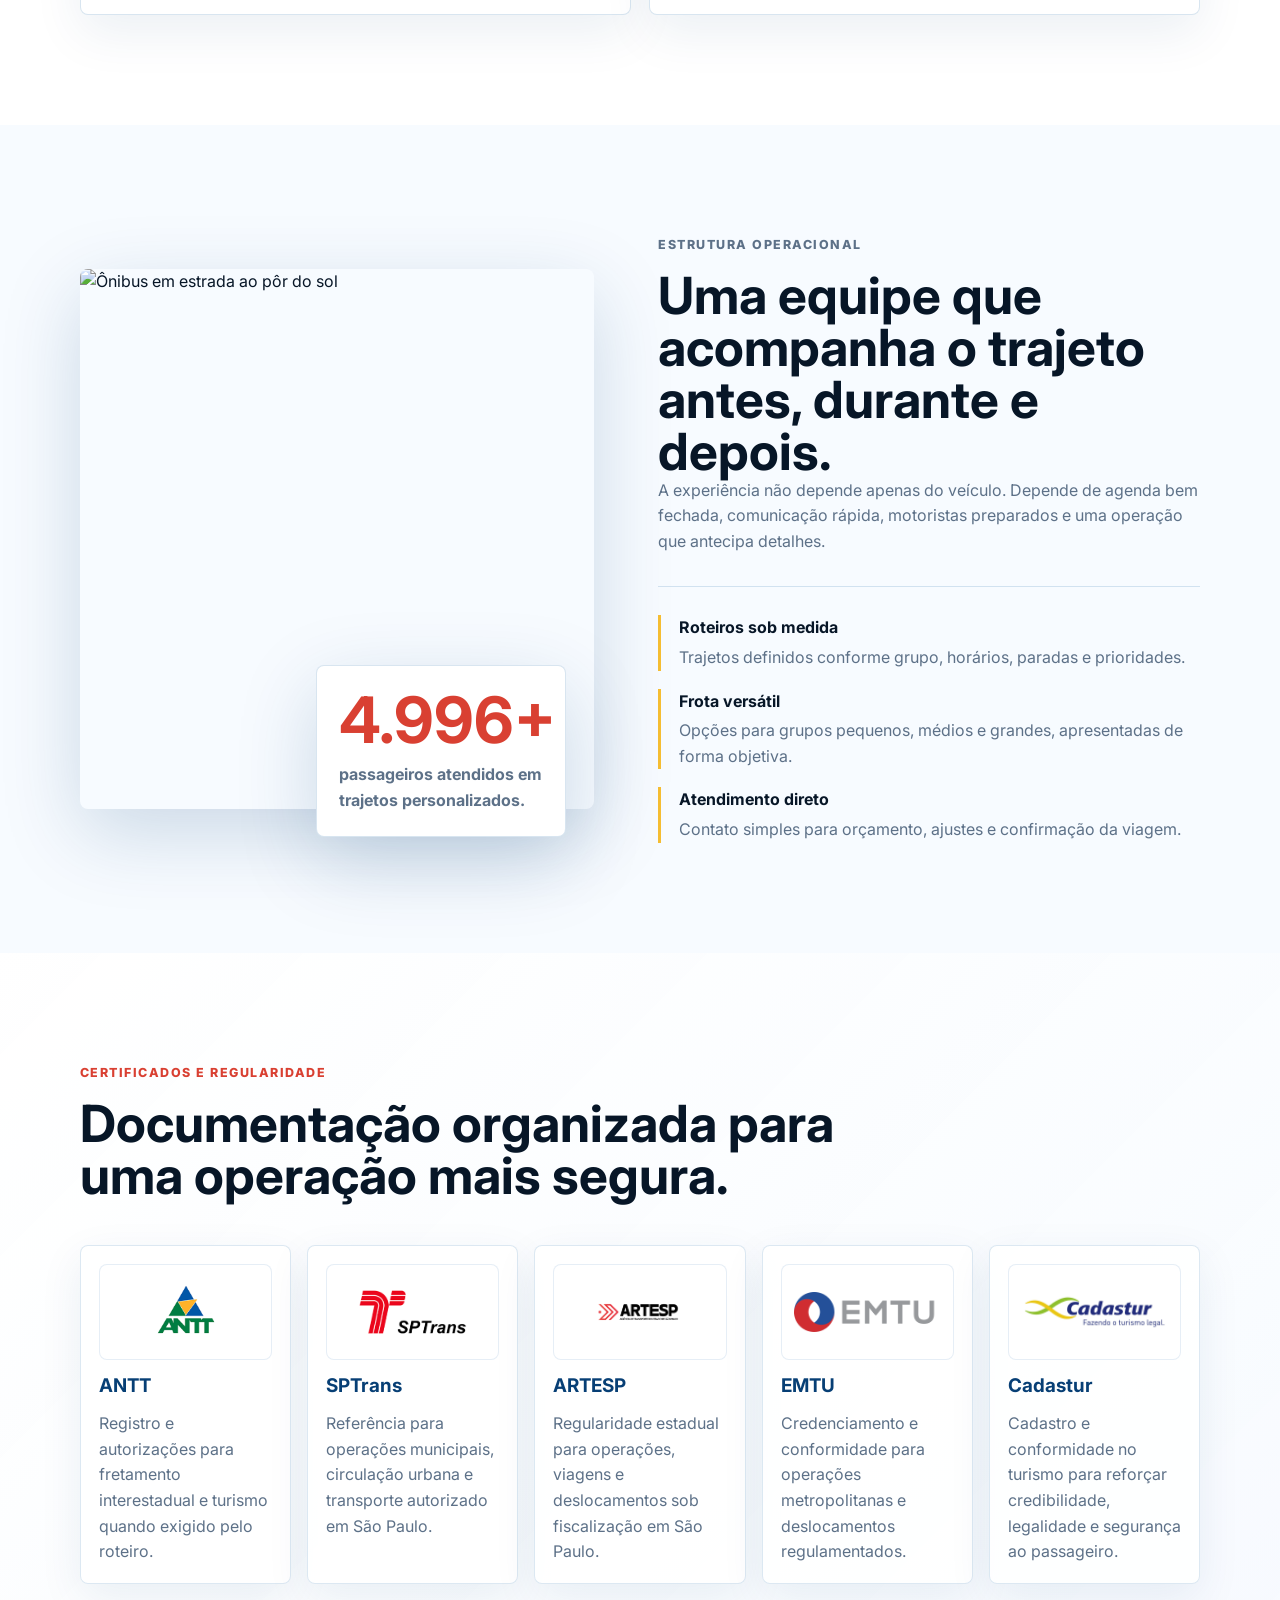
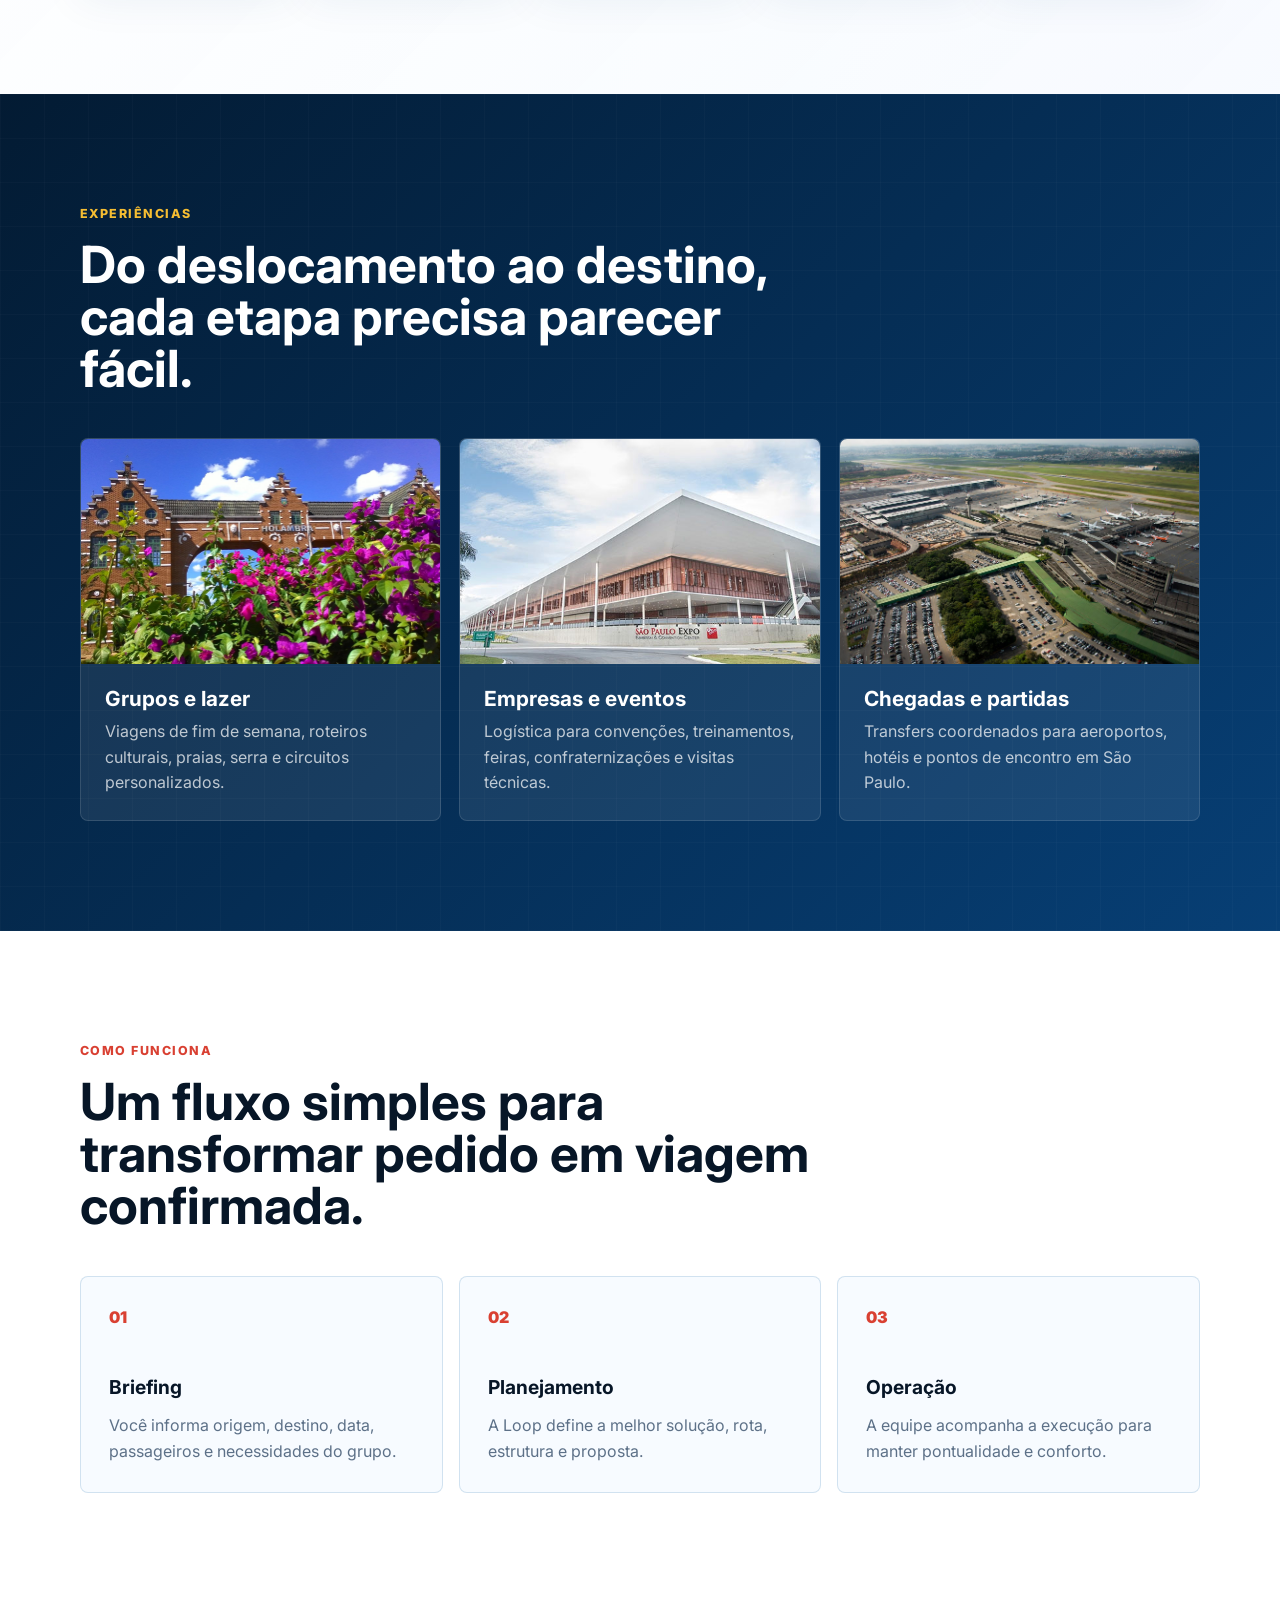
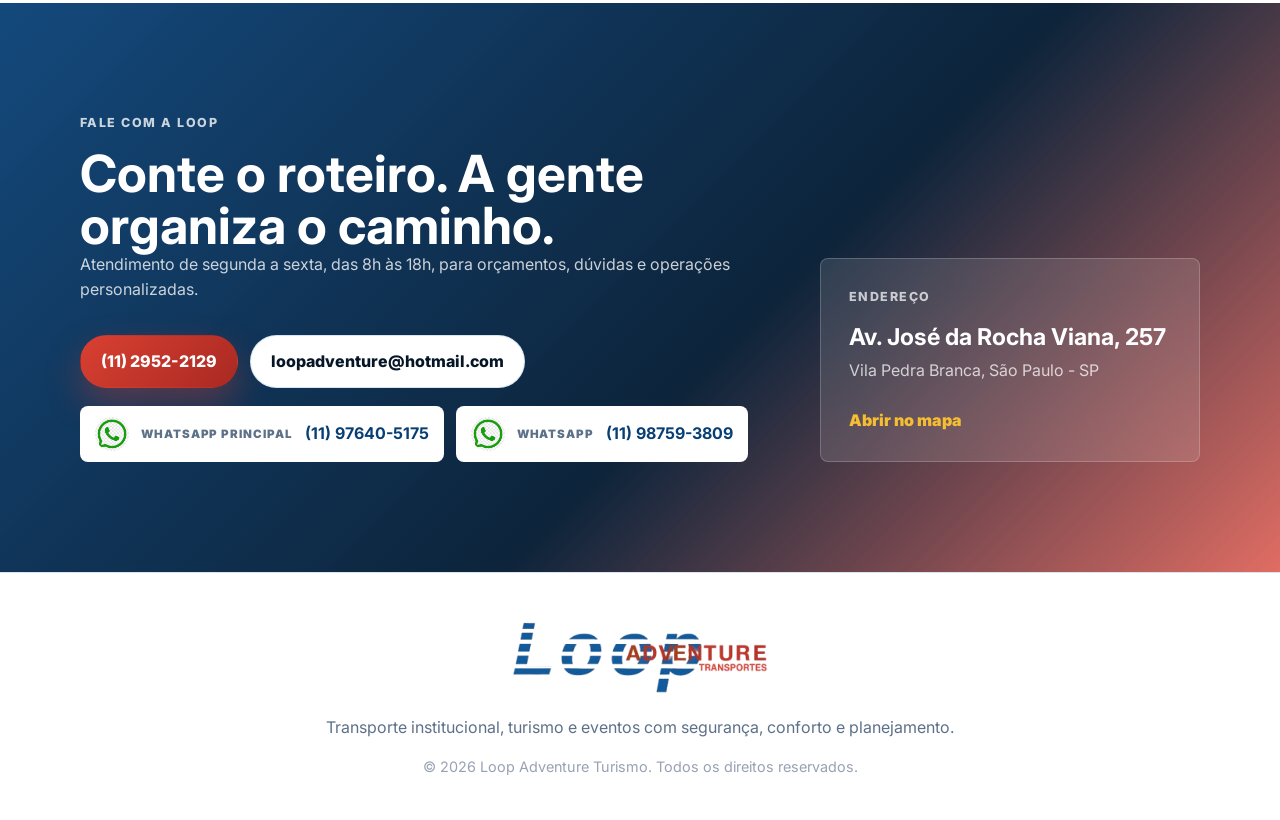
==== commit b4423753: "Update fleet galleries and contact assets" ====
--- a/loop.html
+++ b/loop.html
@@ -47,14 +47,14 @@
         <h1>Viagens planejadas com precis&atilde;o, conforto e presen&ccedil;a.</h1>
         <p class="hero-copy">A Loop Adventure conecta grupos, empresas e eventos com uma opera&ccedil;&atilde;o humana, pontual e preparada para trajetos urbanos, rodovi&aacute;rios e roteiros sob medida.</p>
         <div class="hero-actions">
-          <a class="btn primary" href="https://wa.me/551129522129" target="_blank" rel="noreferrer">Solicitar or&ccedil;amento</a>
+          <a class="btn primary" href="https://wa.me/5511976405175" target="_blank" rel="noreferrer">Solicitar or&ccedil;amento</a>
           <a class="btn secondary" href="#servicos">Conhecer solu&ccedil;&otilde;es</a>
         </div>
       </div>
       <aside class="hero-panel reveal delay-1" aria-label="Indicadores da empresa">
         <span>Opera&ccedil;&atilde;o ativa</span>
-        <strong data-counter="10">0</strong>
-        <p>anos conduzindo viagens com seguran&ccedil;a e atendimento pr&oacute;ximo.</p>
+        <strong data-counter="20">0</strong>
+        <p>anos de experi&ecirc;ncia conduzindo viagens com seguran&ccedil;a e atendimento pr&oacute;ximo.</p>
       </aside>
     </section>
 
@@ -104,9 +104,11 @@
       </div>
       <div class="fleet-layout">
         <article class="fleet-card reveal">
-          <video src="assets/frota-01.mp4" muted autoplay loop playsinline preload="metadata"></video>
-          <div>
-            <span>10 a 18 passageiros</span>
+          <div class="fleet-placeholder van-placeholder" aria-hidden="true">
+            <span>Van</span>
+          </div>
+          <div>
+            <span>15 a 18 passageiros</span>
             <h3>Vans executivas</h3>
             <p>Indicadas para transfers, equipes, aeroportos, visitas t&eacute;cnicas e eventos com deslocamento &aacute;gil.</p>
             <ul>
@@ -117,28 +119,65 @@
           </div>
         </article>
         <article class="fleet-card reveal delay-1">
-          <video src="assets/frota-02.mp4" muted autoplay loop playsinline preload="metadata"></video>
-          <div>
-            <span>22 a 30 passageiros</span>
+          <div class="fleet-gallery" data-gallery aria-label="Fotos do micro-&ocirc;nibus">
+            <button class="gallery-arrow prev" type="button" aria-label="Foto anterior">‹</button>
+            <img src="fotosFrota/micro1.jpg" alt="Micro-&ocirc;nibus Loop Adventure" data-gallery-image />
+            <button class="gallery-arrow next" type="button" aria-label="Pr&oacute;xima foto">›</button>
+            <span class="gallery-count" data-gallery-count>1/4</span>
+            <div class="gallery-images" hidden>
+              <span data-src="fotosFrota/micro1.jpg" data-alt="Micro-&ocirc;nibus Loop Adventure em vista frontal lateral" data-position="center center"></span>
+              <span data-src="fotosFrota/micro2.jpg" data-alt="Micro-&ocirc;nibus Loop Adventure em vista lateral" data-position="center center"></span>
+              <span data-src="fotosFrota/micro3.jpg" data-alt="Micro-&ocirc;nibus Loop Adventure em detalhe externo" data-position="center center"></span>
+              <span data-src="fotosFrota/micro4.jpg" data-alt="Micro-&ocirc;nibus Loop Adventure" data-position="center center"></span>
+            </div>
+          </div>
+          <div>
+            <span>28 a 30 passageiros</span>
             <h3>Micro-&ocirc;nibus</h3>
-            <p>Para grupos m&eacute;dios que precisam de capacidade, bagageiro e opera&ccedil;&atilde;o coordenada.</p>
+            <p>Para grupos m&eacute;dios que precisam de capacidade, bagageiro e opera&ccedil;&atilde;o coordenada, em ve&iacute;culos sem banheiro.</p>
             <ul>
               <li>Viagens corporativas</li>
               <li>Excurs&otilde;es</li>
-              <li>Eventos</li>
+              <li>Sem banheiro</li>
             </ul>
           </div>
         </article>
         <article class="fleet-card reveal delay-2">
-          <video src="assets/frota-03.mp4" muted autoplay loop playsinline preload="metadata"></video>
-          <div>
-            <span>45 a 50 passageiros</span>
-            <h3>&Ocirc;nibus e executivos</h3>
-            <p>Estrutura para grandes grupos, roteiros longos, turismo, feiras e opera&ccedil;&otilde;es especiais.</p>
+          <div class="fleet-gallery" data-gallery aria-label="Fotos do &ocirc;nibus semi-leito">
+            <button class="gallery-arrow prev" type="button" aria-label="Foto anterior">‹</button>
+            <img class="gallery-photo-side" src="fotosFrota/WhatsApp Image 2026-05-13 at 15.00.16.jpeg" alt="&Ocirc;nibus semi-leito Loop Adventure" data-gallery-image />
+            <button class="gallery-arrow next" type="button" aria-label="Pr&oacute;xima foto">›</button>
+            <span class="gallery-count" data-gallery-count>1/4</span>
+            <div class="gallery-images" hidden>
+              <span data-src="fotosFrota/WhatsApp Image 2026-05-13 at 15.00.16.jpeg" data-alt="&Ocirc;nibus semi-leito Loop Adventure em vista lateral" data-position="center center"></span>
+              <span data-src="fotosFrota/WhatsApp Image 2026-05-13 at 15.00.17.jpeg" data-alt="&Ocirc;nibus semi-leito Loop Adventure em vista frontal" data-position="center center"></span>
+              <span data-src="fotosFrota/WhatsApp Image 2026-05-13 at 15.00.17 (1).jpeg" data-alt="&Ocirc;nibus semi-leito Loop Adventure em vista traseira" data-position="center center"></span>
+              <span data-src="fotosFrota/WhatsApp Image 2026-05-13 at 15.00.16 (1).jpeg" data-alt="&Ocirc;nibus semi-leito Loop Adventure na garagem" data-position="center 72%"></span>
+            </div>
+          </div>
+          <div>
+            <span>44 a 46 passageiros</span>
+            <h3>&Ocirc;nibus semi-leito</h3>
+            <p>Estrutura para grandes grupos, roteiros longos, turismo, feiras e opera&ccedil;&otilde;es especiais, com conforto semi-leito.</p>
             <ul>
-              <li>Fretamento</li>
+              <li>Semi-leito</li>
               <li>Roteiro sob medida</li>
               <li>Suporte direto</li>
+            </ul>
+          </div>
+        </article>
+        <article class="fleet-card fleet-card-static reveal">
+          <div class="fleet-placeholder" aria-hidden="true">
+            <span>Loop</span>
+          </div>
+          <div>
+            <span>1 a 4 passageiros</span>
+            <h3>Carros executivos</h3>
+            <p>Carros convencionais e executivos com motorista para traslados, reuni&otilde;es, aeroporto e atendimento individual.</p>
+            <ul>
+              <li>Motorista</li>
+              <li>Transfer</li>
+              <li>Executivo</li>
             </ul>
           </div>
         </article>
@@ -179,36 +218,31 @@
         <p class="eyebrow">Certificados e regularidade</p>
         <h2>Documenta&ccedil;&atilde;o organizada para uma opera&ccedil;&atilde;o mais segura.</h2>
       </div>
-      <div class="cert-grid">
-        <article class="cert-card reveal">
-          <span>ANTT</span>
-          <h3>Fretamento regularizado</h3>
-          <p>Controle de autoriza&ccedil;&otilde;es, licen&ccedil;as de viagem e dados operacionais quando o roteiro exige.</p>
-        </article>
-        <article class="cert-card reveal delay-1">
-          <span>Seguro</span>
-          <h3>Passageiros protegidos</h3>
-          <p>Opera&ccedil;&atilde;o preparada para comprova&ccedil;&atilde;o de cobertura e responsabilidades do transporte.</p>
-        </article>
-        <article class="cert-card reveal delay-2">
-          <span>Equipe</span>
-          <h3>Motoristas qualificados</h3>
-          <p>Condutores alinhados ao roteiro, hor&aacute;rios, atendimento e pr&aacute;ticas de dire&ccedil;&atilde;o segura.</p>
-        </article>
-        <article class="cert-card reveal">
-          <span>Frota</span>
-          <h3>Vistorias preventivas</h3>
-          <p>Acompanhamento de condi&ccedil;&otilde;es dos ve&iacute;culos antes da sa&iacute;da e durante a opera&ccedil;&atilde;o.</p>
-        </article>
-        <article class="cert-card reveal delay-1">
-          <span>Fiscal</span>
-          <h3>Documenta&ccedil;&atilde;o de viagem</h3>
-          <p>Organiza&ccedil;&atilde;o de nota, contratante, origem, destino, hor&aacute;rios e rela&ccedil;&atilde;o de passageiros.</p>
-        </article>
-        <article class="cert-card reveal delay-2">
-          <span>Controle</span>
-          <h3>Opera&ccedil;&atilde;o rastre&aacute;vel</h3>
-          <p>Comunica&ccedil;&atilde;o direta para confirma&ccedil;&otilde;es, ajustes de rota e suporte ao grupo.</p>
+      <div class="cert-grid logo-cert-grid">
+        <article class="cert-logo-card reveal">
+          <img src="assets/certificados/afsafafafs.png" alt="ANTT" />
+          <h3>ANTT</h3>
+          <p>Registro e autoriza&ccedil;&otilde;es para fretamento interestadual e turismo quando exigido pelo roteiro.</p>
+        </article>
+        <article class="cert-logo-card reveal delay-1">
+          <img src="assets/certificados/sptrans.png" alt="SPTrans" />
+          <h3>SPTrans</h3>
+          <p>Refer&ecirc;ncia para opera&ccedil;&otilde;es municipais, circula&ccedil;&atilde;o urbana e transporte autorizado em S&atilde;o Paulo.</p>
+        </article>
+        <article class="cert-logo-card reveal delay-2">
+          <img src="assets/certificados/artesp.png" alt="ARTESP" />
+          <h3>ARTESP</h3>
+          <p>Regularidade estadual para opera&ccedil;&otilde;es, viagens e deslocamentos sob fiscaliza&ccedil;&atilde;o em S&atilde;o Paulo.</p>
+        </article>
+        <article class="cert-logo-card reveal">
+          <img src="assets/certificados/emtu.png" alt="EMTU" />
+          <h3>EMTU</h3>
+          <p>Credenciamento e conformidade para opera&ccedil;&otilde;es metropolitanas e deslocamentos regulamentados.</p>
+        </article>
+        <article class="cert-logo-card reveal delay-1">
+          <img src="assets/certificados/cadastur.png" alt="Cadastur" />
+          <h3>Cadastur</h3>
+          <p>Cadastro e conformidade no turismo para refor&ccedil;ar credibilidade, legalidade e seguran&ccedil;a ao passageiro.</p>
         </article>
       </div>
     </section>
@@ -220,21 +254,21 @@
       </div>
       <div class="experience-grid">
         <article class="experience-card reveal">
-          <img src="https://images.unsplash.com/photo-1500530855697-b586d89ba3ee?auto=format&fit=crop&w=900&q=80" alt="Grupo em viagem ao ar livre" />
+          <img src="fotosViagens/holambra.jpg" alt="Holambra com flores e arquitetura tur&iacute;stica" />
           <div>
             <h3>Grupos e lazer</h3>
             <p>Viagens de fim de semana, roteiros culturais, praias, serra e circuitos personalizados.</p>
           </div>
         </article>
         <article class="experience-card reveal delay-1">
-          <img src="https://images.unsplash.com/photo-1497366754035-f200968a6e72?auto=format&fit=crop&w=900&q=80" alt="Ambiente corporativo moderno" />
+          <img src="fotosViagens/expo.jpg" alt="S&atilde;o Paulo Expo" />
           <div>
             <h3>Empresas e eventos</h3>
             <p>Log&iacute;stica para conven&ccedil;&otilde;es, treinamentos, feiras, confraterniza&ccedil;&otilde;es e visitas t&eacute;cnicas.</p>
           </div>
         </article>
         <article class="experience-card reveal delay-2">
-          <img src="https://images.unsplash.com/photo-1436491865332-7a61a109cc05?auto=format&fit=crop&w=900&q=80" alt="Aeroporto com avi&otilde;es ao fundo" />
+          <img src="fotosViagens/aeroporto.jpg" alt="Aeroporto de Guarulhos" />
           <div>
             <h3>Chegadas e partidas</h3>
             <p>Transfers coordenados para aeroportos, hot&eacute;is e pontos de encontro em S&atilde;o Paulo.</p>
@@ -264,6 +298,18 @@
           <a class="btn primary" href="tel:+551129522129">(11) 2952-2129</a>
           <a class="btn secondary" href="mailto:loopadventure@hotmail.com">loopadventure@hotmail.com</a>
         </div>
+        <div class="whatsapp-list" aria-label="Atendimento por WhatsApp">
+          <a href="https://wa.me/5511976405175" target="_blank" rel="noreferrer">
+            <img src="whatsapp.jpg" alt="" aria-hidden="true" />
+            <span>WhatsApp principal</span>
+            <strong>(11) 97640-5175</strong>
+          </a>
+          <a href="https://wa.me/5511987593809" target="_blank" rel="noreferrer">
+            <img src="whatsapp.jpg" alt="" aria-hidden="true" />
+            <span>WhatsApp</span>
+            <strong>(11) 98759-3809</strong>
+          </a>
+        </div>
       </div>
       <div class="contact-card reveal delay-1">
         <span>Endere&ccedil;o</span>
--- a/style.css
+++ b/style.css
@@ -9,7 +9,7 @@
   --red: #d94032;
   --red-dark: #a92922;
   --gold: #f5bd32;
-  --gold-soft: #fff1bf;
+  --gold-soft: #ffffff;
   --shadow: 0 24px 80px rgba(7, 63, 117, 0.18);
   --radius: 8px;
 }
@@ -61,7 +61,7 @@
 .navbar {
   align-items: center;
   backdrop-filter: blur(18px);
-  background: rgba(255, 251, 235, 0.9);
+  background: rgba(255, 255, 255, 0.92);
   border: 1px solid rgba(245, 189, 50, 0.45);
   border-radius: 999px;
   box-shadow: 0 18px 60px rgba(16, 24, 40, 0.1);
@@ -80,7 +80,7 @@
 }
 
 .navbar.is-scrolled {
-  background: rgba(255, 251, 235, 0.96);
+  background: rgba(255, 255, 255, 0.96);
   box-shadow: 0 12px 34px rgba(7, 63, 117, 0.16);
   transform: translateX(-50%) translateY(-5px);
 }
@@ -161,8 +161,8 @@
 }
 
 .hero-media {
-  background-image: url("https://images.unsplash.com/photo-1544620347-c4fd4a3d5957?auto=format&fit=crop&w=1800&q=80");
-  background-position: center calc(50% + var(--parallax, 0px));
+  background-image: url("fotosFrota/WhatsApp Image 2026-05-13 at 15.00.16.jpeg");
+  background-position: center calc(54% + var(--parallax, 0px));
   background-size: cover;
   transform: scale(1.05);
 }
@@ -430,19 +430,20 @@
 .timeline p,
 .fleet-card p,
 .cert-card p,
+.cert-logo-card p,
 .contact-content p,
 .footer p {
   color: var(--muted);
 }
 
 .fleet-section {
-  background: linear-gradient(180deg, #fff, var(--paper));
+  background: #fff;
 }
 
 .fleet-layout {
   display: grid;
   gap: 18px;
-  grid-template-columns: repeat(3, minmax(0, 1fr));
+  grid-template-columns: repeat(2, minmax(0, 1fr));
   margin-top: 44px;
 }
 
@@ -460,12 +461,131 @@
   transform: translateY(-8px);
 }
 
+.fleet-card video,
+.fleet-gallery,
+.fleet-placeholder {
+  aspect-ratio: 16 / 9;
+  background: var(--blue-deep);
+  height: 330px;
+  overflow: hidden;
+  position: relative;
+  width: 100%;
+}
+
 .fleet-card video {
-  aspect-ratio: 4 / 5;
-  background: var(--blue-deep);
-  height: 360px;
   object-fit: cover;
   width: 100%;
+}
+
+.fleet-gallery img {
+  height: 100%;
+  object-fit: cover;
+  object-position: var(--gallery-position, center center);
+  transition: opacity 0.2s ease;
+  width: 100%;
+}
+
+.gallery-arrow {
+  align-items: center;
+  background: rgba(255, 255, 255, 0.92);
+  border: 1px solid rgba(13, 94, 164, 0.14);
+  border-radius: 50%;
+  box-shadow: 0 10px 24px rgba(3, 27, 51, 0.18);
+  color: var(--blue-dark);
+  cursor: pointer;
+  display: grid;
+  font-size: 1.7rem;
+  font-weight: 900;
+  height: 42px;
+  line-height: 1;
+  place-items: center;
+  position: absolute;
+  top: 50%;
+  transform: translateY(-50%);
+  transition: background 0.2s ease, transform 0.2s ease;
+  width: 42px;
+  z-index: 2;
+}
+
+.gallery-arrow:hover {
+  background: #fff;
+  transform: translateY(-50%) scale(1.04);
+}
+
+.gallery-arrow.prev {
+  left: 12px;
+}
+
+.gallery-arrow.next {
+  right: 12px;
+}
+
+.gallery-count {
+  background: rgba(3, 27, 51, 0.72);
+  border: 1px solid rgba(255, 255, 255, 0.18);
+  border-radius: 999px;
+  bottom: 12px;
+  color: #fff;
+  font-size: 0.78rem;
+  font-weight: 900;
+  padding: 6px 10px;
+  position: absolute;
+  right: 12px;
+  z-index: 2;
+}
+
+.fleet-placeholder {
+  align-items: center;
+  background:
+    linear-gradient(135deg, rgba(3, 27, 51, 0.94), rgba(13, 94, 164, 0.78)),
+    radial-gradient(circle at 80% 20%, rgba(245, 189, 50, 0.35), transparent 32%);
+  display: grid;
+  justify-items: center;
+}
+
+.fleet-placeholder::before {
+  border: 2px solid rgba(255, 255, 255, 0.34);
+  border-radius: 999px 999px 18px 18px;
+  content: "";
+  height: 82px;
+  position: absolute;
+  top: 108px;
+  width: 250px;
+}
+
+.fleet-placeholder::after {
+  background: linear-gradient(90deg, var(--gold), var(--red));
+  border-radius: 999px;
+  bottom: 94px;
+  content: "";
+  height: 7px;
+  position: absolute;
+  width: 330px;
+}
+
+.fleet-placeholder span {
+  color: rgba(255, 255, 255, 0.14);
+  font-size: 4.6rem;
+  font-weight: 900;
+  letter-spacing: 0;
+  margin: 0;
+  text-transform: uppercase;
+}
+
+.van-placeholder::before {
+  height: 66px;
+  top: 116px;
+  width: 230px;
+}
+
+.micro-placeholder::before {
+  height: 82px;
+  top: 108px;
+  width: 260px;
+}
+
+.micro-placeholder span {
+  font-size: 3.8rem;
 }
 
 .fleet-card div {
@@ -496,7 +616,7 @@
 }
 
 .fleet-card li {
-  background: var(--gold-soft);
+  background: #fff;
   border: 1px solid rgba(245, 189, 50, 0.5);
   border-radius: 999px;
   color: var(--blue-dark);
@@ -573,7 +693,7 @@
 
 .certifications-section {
   background:
-    linear-gradient(135deg, rgba(255, 241, 191, 0.8), rgba(247, 251, 255, 0.96)),
+    linear-gradient(135deg, #fff, rgba(247, 251, 255, 0.96)),
     linear-gradient(90deg, rgba(13, 94, 164, 0.08), rgba(217, 64, 50, 0.06));
 }
 
@@ -582,6 +702,10 @@
   gap: 16px;
   grid-template-columns: repeat(3, minmax(0, 1fr));
   margin-top: 44px;
+}
+
+.logo-cert-grid {
+  grid-template-columns: repeat(5, minmax(0, 1fr));
 }
 
 .cert-card {
@@ -607,6 +731,34 @@
 
 .cert-card h3 {
   margin-bottom: 10px;
+}
+
+.cert-logo-card {
+  background: rgba(255, 255, 255, 0.86);
+  border: 1px solid rgba(13, 94, 164, 0.14);
+  border-radius: var(--radius);
+  box-shadow: 0 14px 44px rgba(7, 63, 117, 0.08);
+  display: grid;
+  gap: 16px;
+  grid-template-rows: 96px auto 1fr;
+  min-height: 300px;
+  padding: 18px;
+}
+
+.cert-logo-card img {
+  align-self: center;
+  background: #fff;
+  border: 1px solid rgba(13, 94, 164, 0.1);
+  border-radius: var(--radius);
+  height: 100%;
+  object-fit: contain;
+  padding: 12px;
+  width: 100%;
+}
+
+.cert-logo-card h3 {
+  color: var(--blue-dark);
+  font-size: 1.18rem;
 }
 
 .dark-section {
@@ -722,6 +874,57 @@
   padding: 28px;
 }
 
+.whatsapp-list {
+  display: flex;
+  flex-wrap: wrap;
+  gap: 12px;
+  margin-top: 18px;
+}
+
+.whatsapp-list a {
+  align-items: center;
+  background: #fff;
+  border: 1px solid rgba(255, 255, 255, 0.34);
+  border-radius: var(--radius);
+  color: var(--ink);
+  display: inline-flex;
+  gap: 12px;
+  min-height: 56px;
+  padding: 10px 14px;
+  transition: transform 0.2s ease, box-shadow 0.2s ease;
+}
+
+.whatsapp-list a:hover {
+  box-shadow: 0 14px 32px rgba(3, 27, 51, 0.2);
+  transform: translateY(-2px);
+}
+
+.whatsapp-list img {
+  border-radius: 50%;
+  flex: 0 0 34px;
+  height: 34px;
+  object-fit: cover;
+  width: 34px;
+}
+
+.whatsapp-list span,
+.whatsapp-list strong {
+  display: block;
+}
+
+.whatsapp-list span {
+  color: var(--muted);
+  font-size: 0.72rem;
+  font-weight: 900;
+  letter-spacing: 0.08em;
+  text-transform: uppercase;
+}
+
+.whatsapp-list strong {
+  color: var(--blue-dark);
+  line-height: 1.1;
+}
+
 .contact-card strong {
   display: block;
   font-size: 1.45rem;
@@ -742,7 +945,7 @@
 
 .footer {
   align-items: center;
-  background: var(--gold-soft);
+  background: #fff;
   border-top: 1px solid var(--line);
   display: grid;
   gap: 14px;
@@ -884,6 +1087,7 @@
   .service-grid,
   .experience-grid,
   .fleet-layout,
+  .logo-cert-grid,
   .cert-grid,
   .timeline {
     grid-template-columns: 1fr;
@@ -951,12 +1155,14 @@
   }
 
   .hero-actions,
-  .contact-actions {
+  .contact-actions,
+  .whatsapp-list {
     align-items: stretch;
     flex-direction: column;
   }
 
-  .btn {
+  .btn,
+  .whatsapp-list a {
     width: 100%;
   }
 
@@ -968,12 +1174,15 @@
   .service-card,
   .fleet-card div,
   .cert-card,
+  .cert-logo-card,
   .timeline li,
   .contact-card {
     padding: 22px;
   }
 
-  .fleet-card video {
+  .fleet-card video,
+  .fleet-gallery,
+  .fleet-placeholder {
     height: 300px;
   }
 
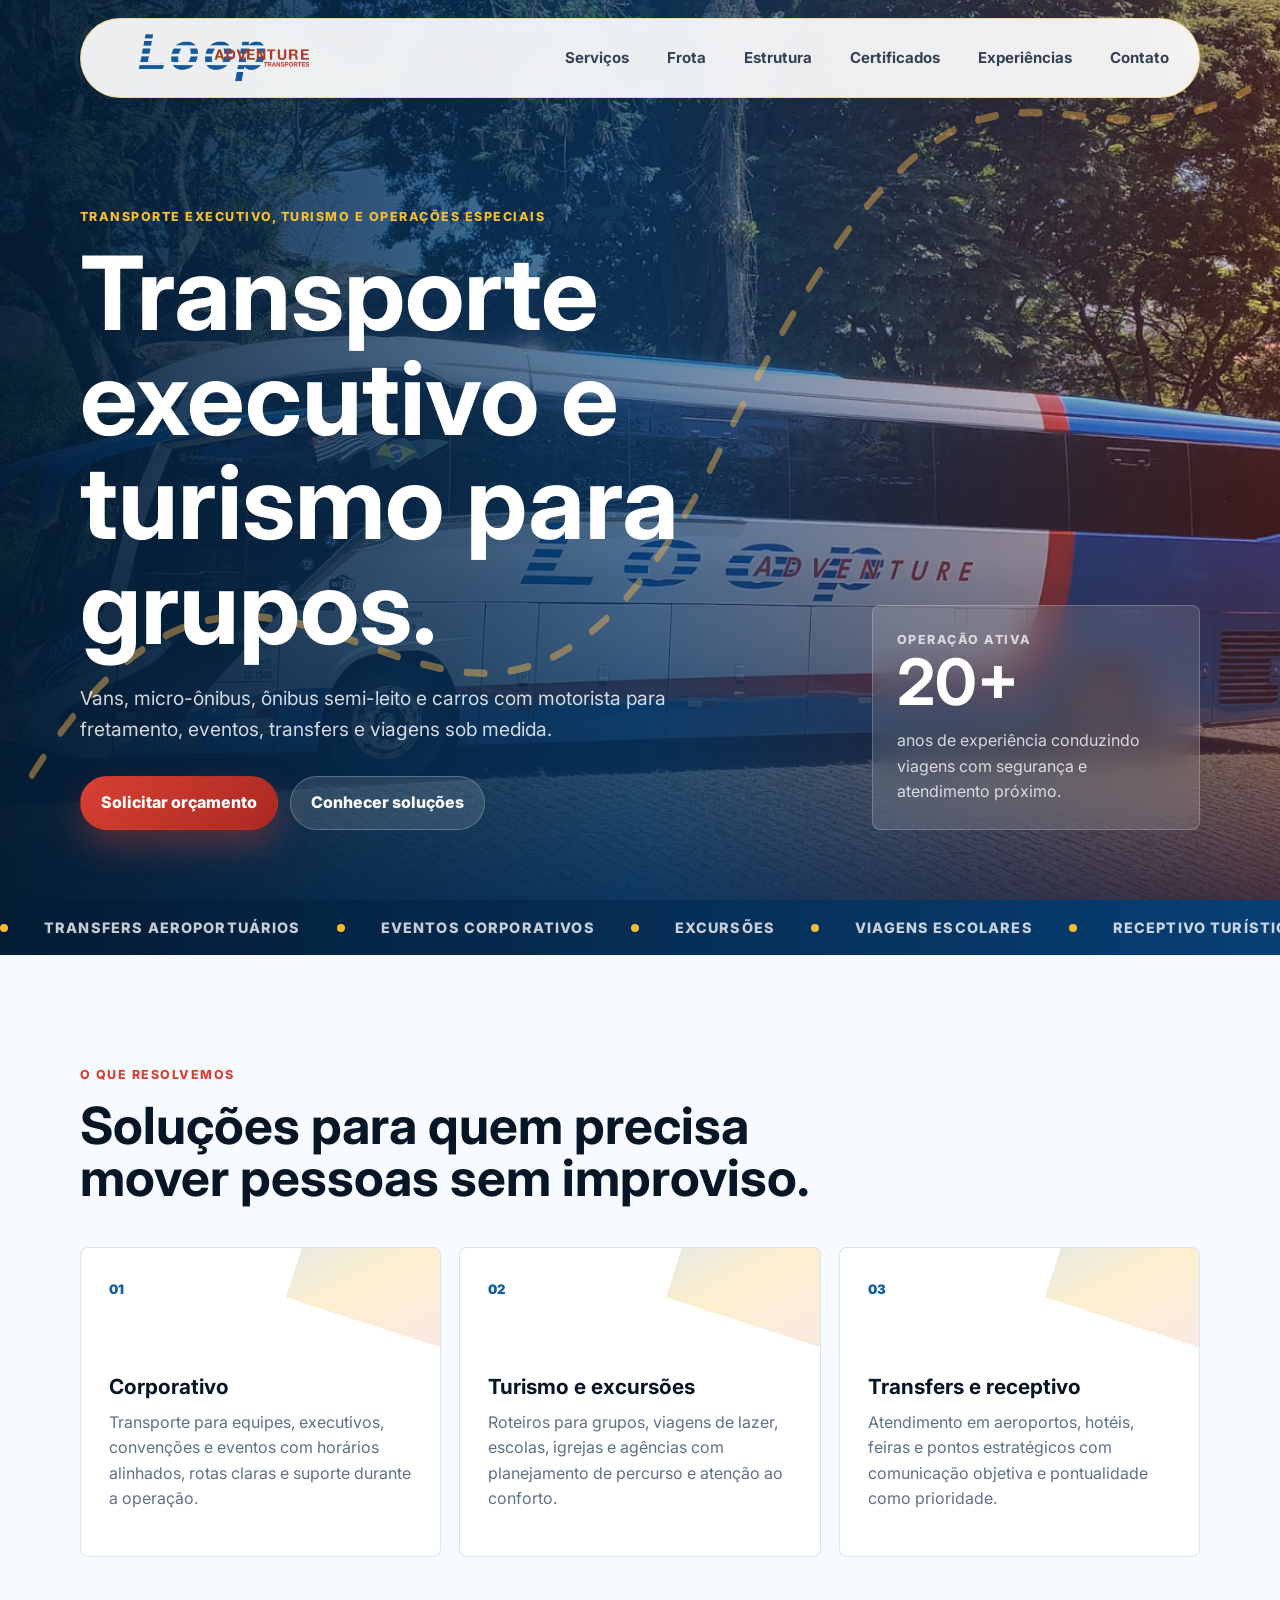
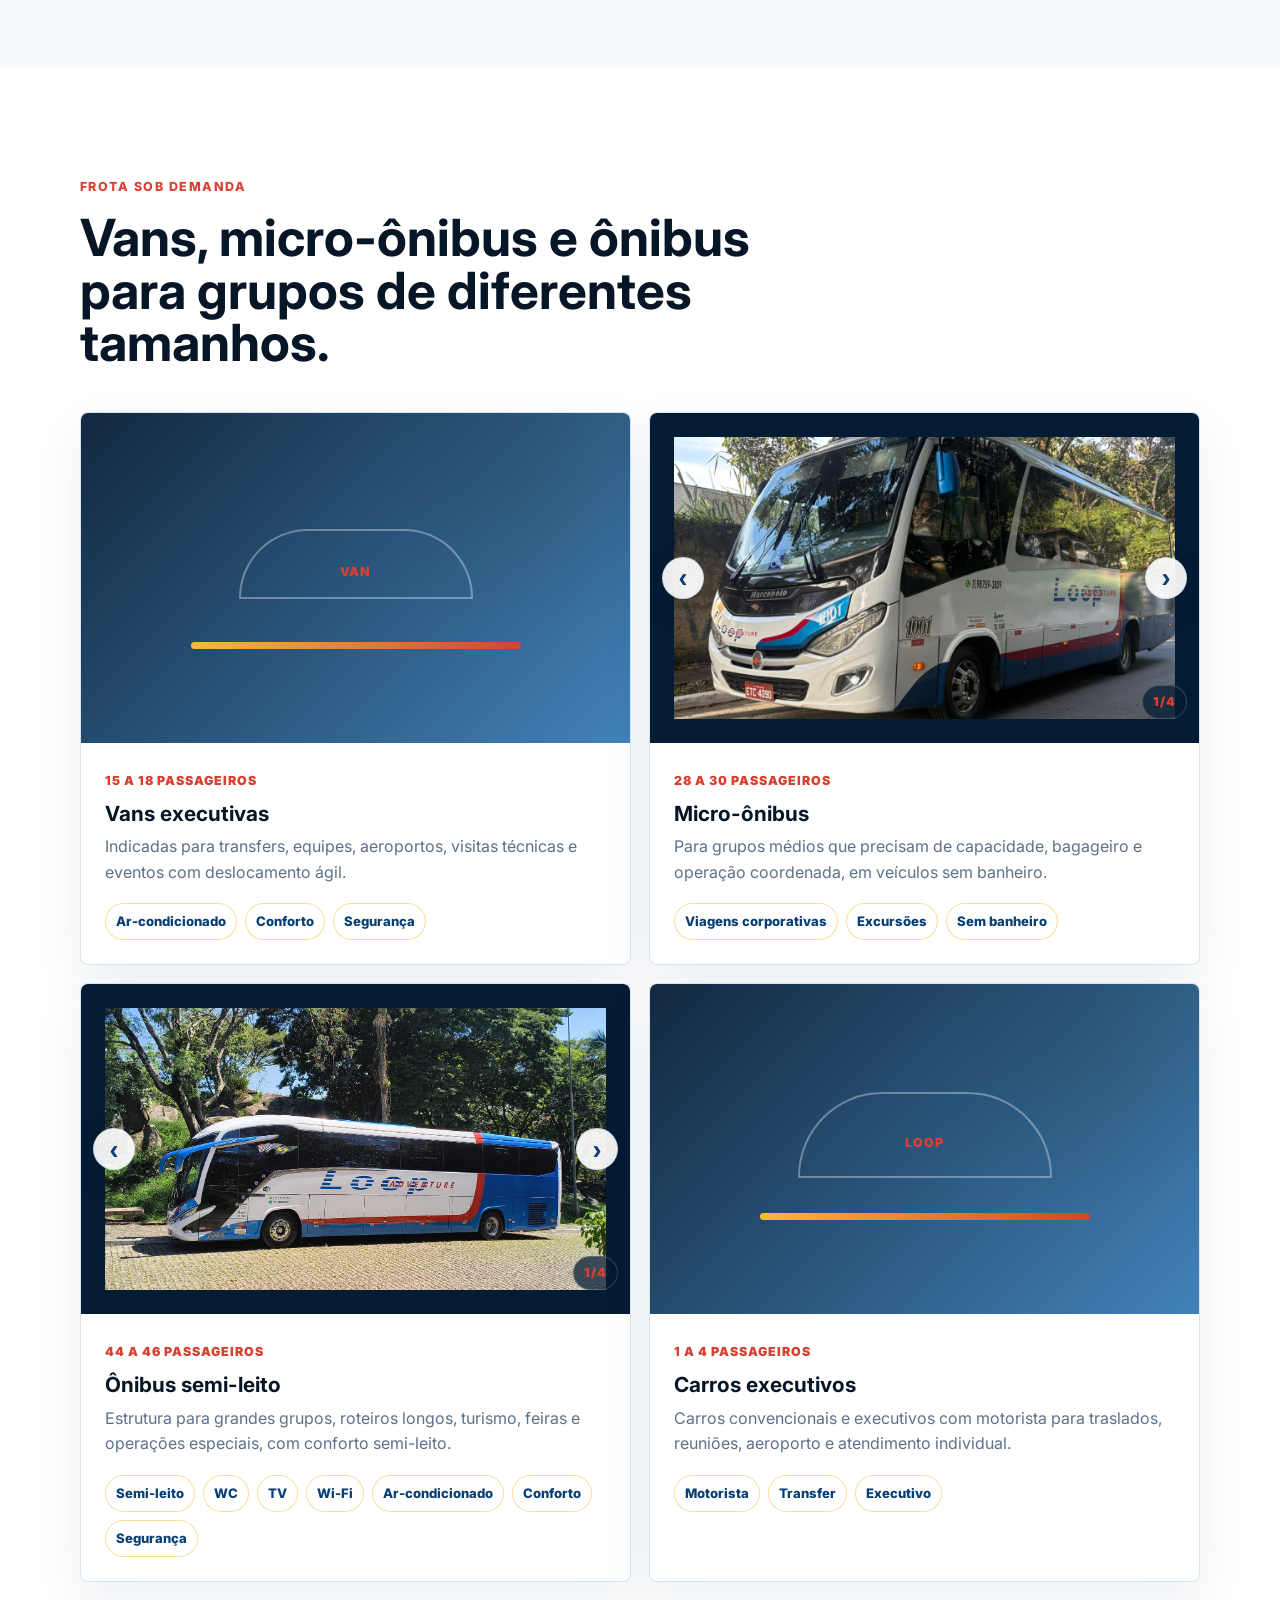
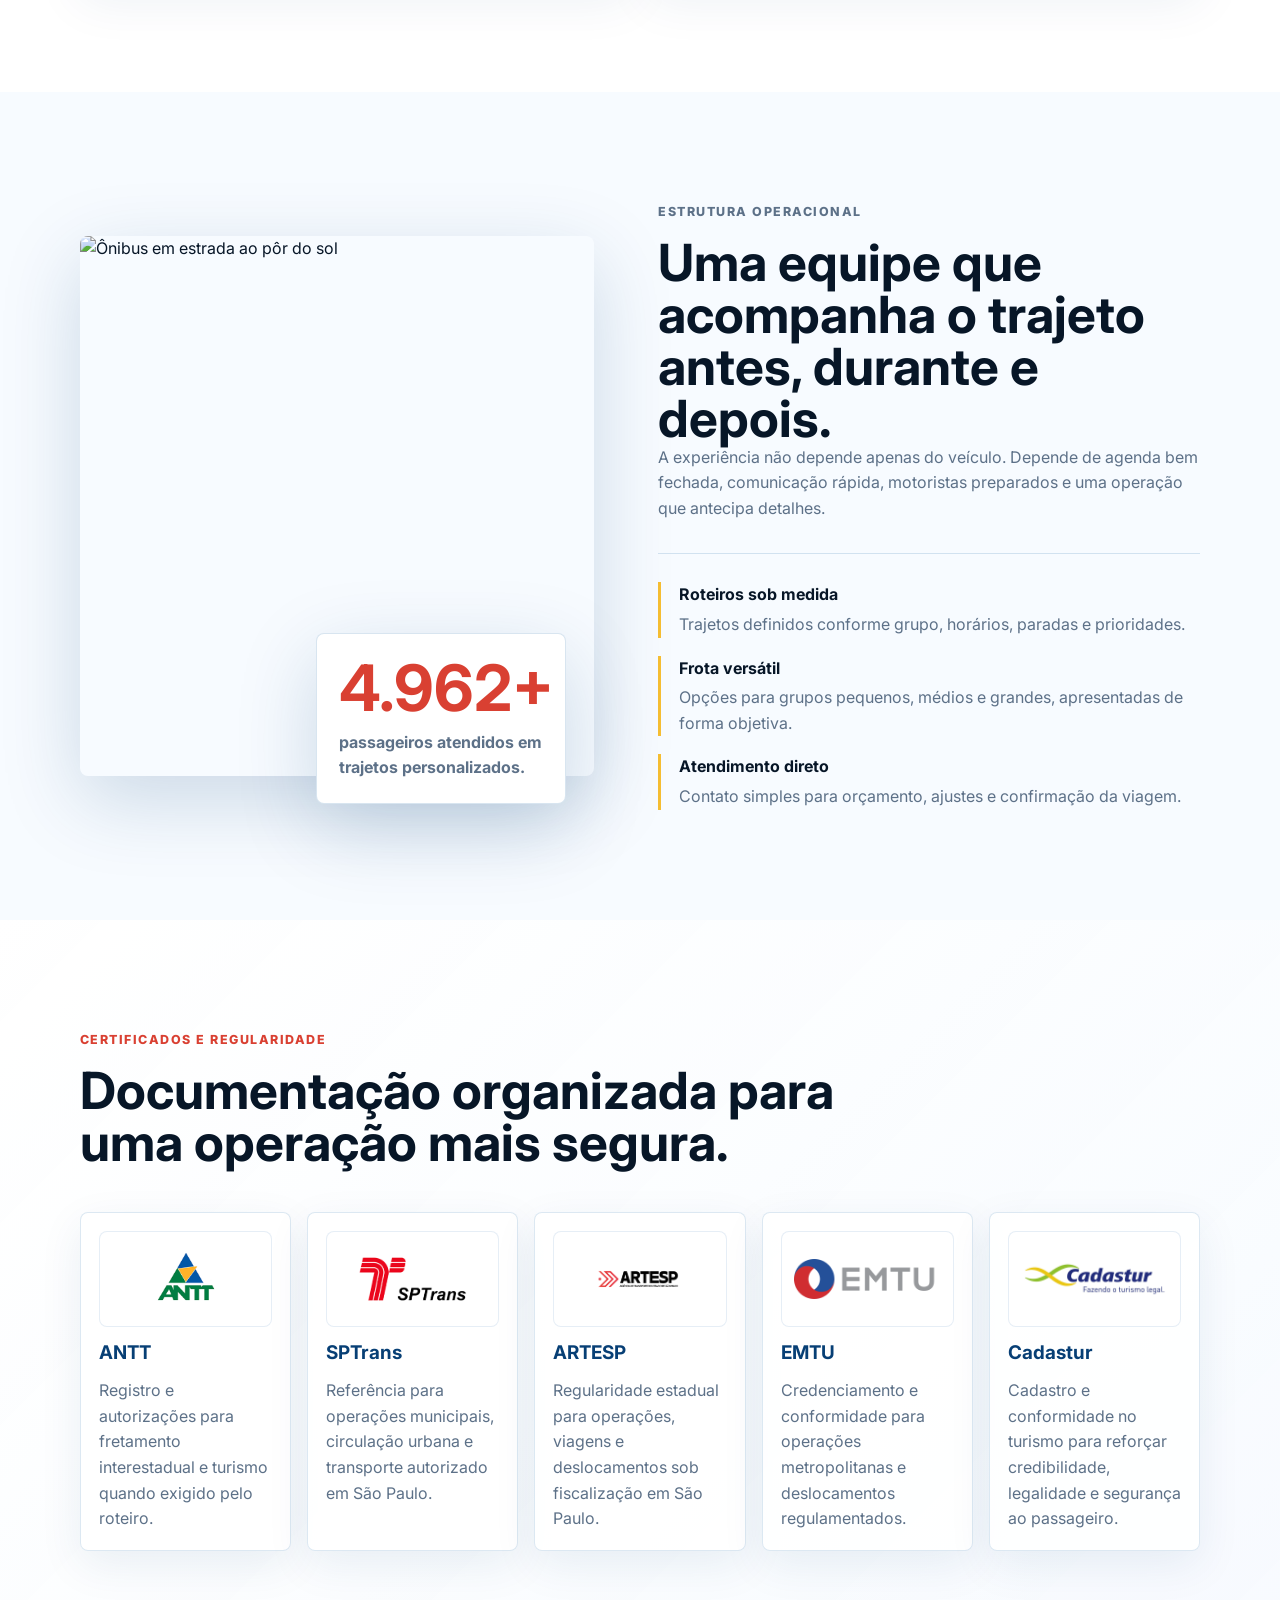
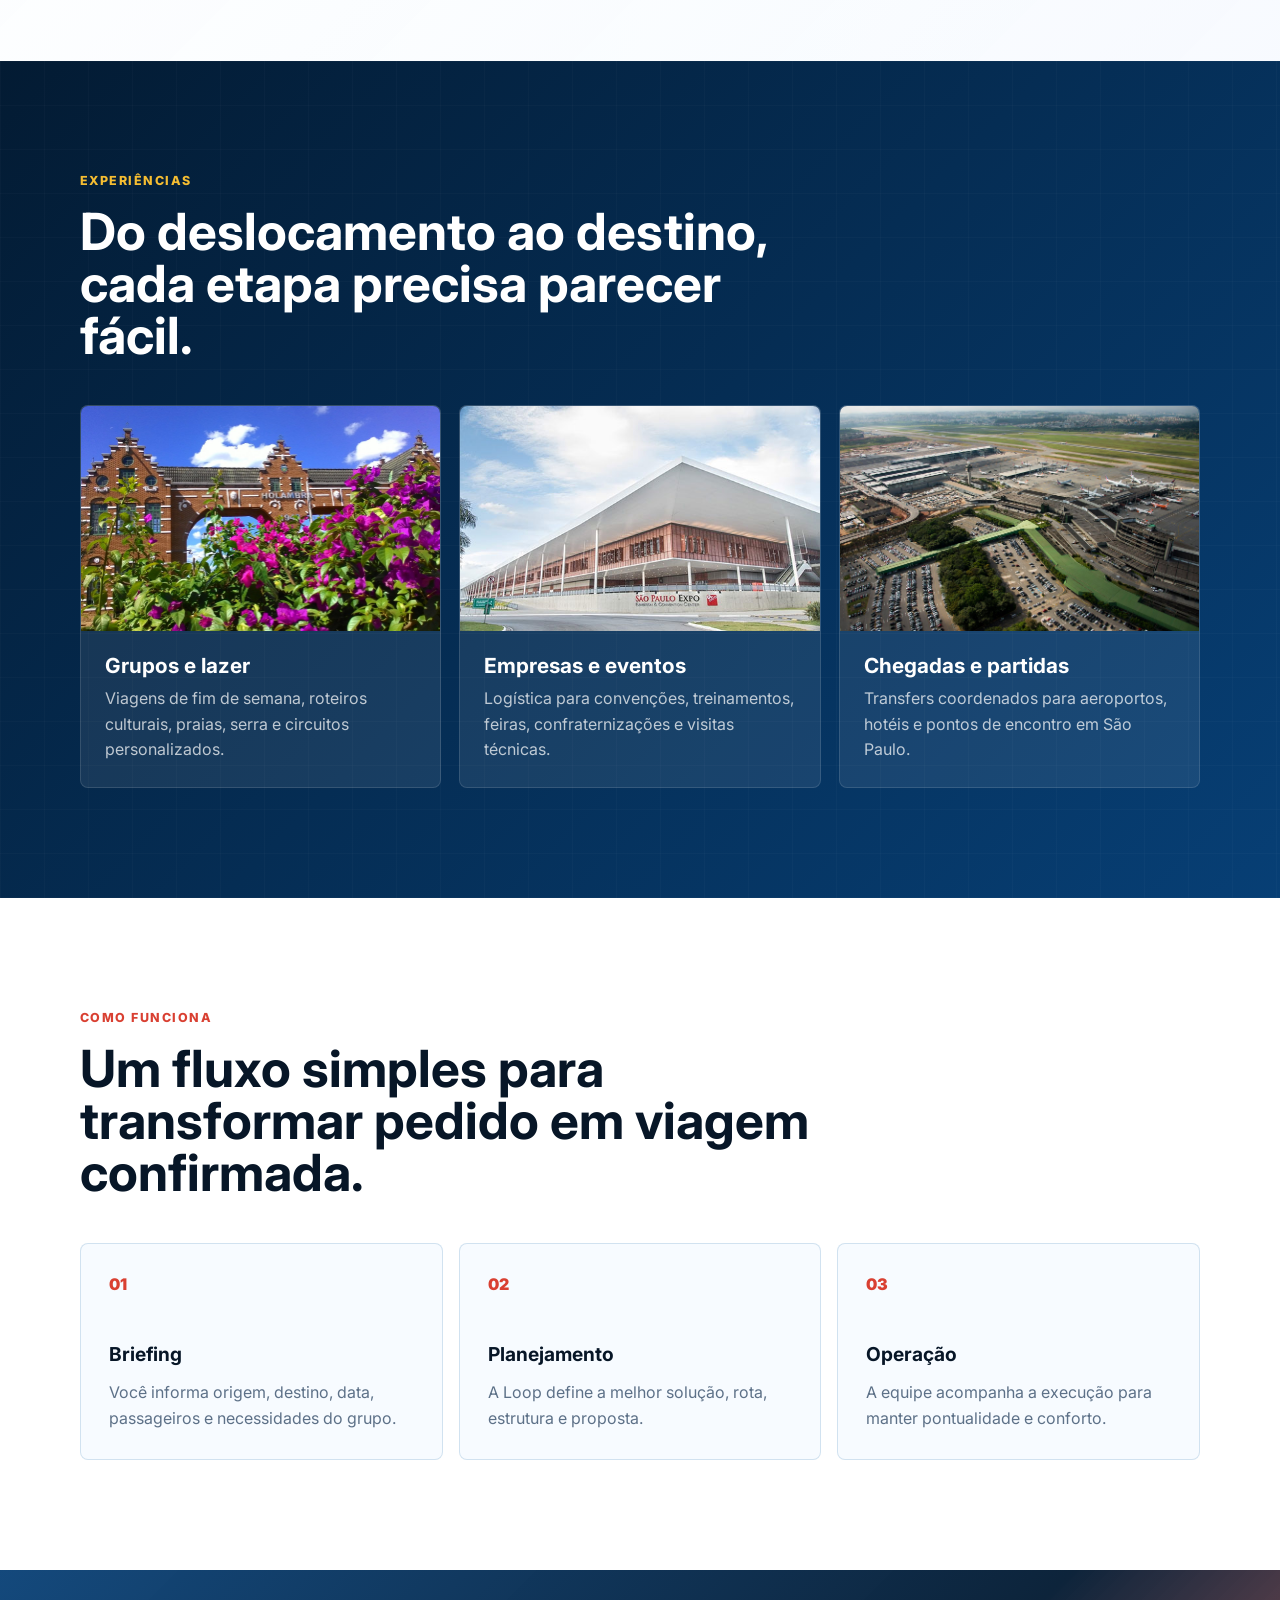
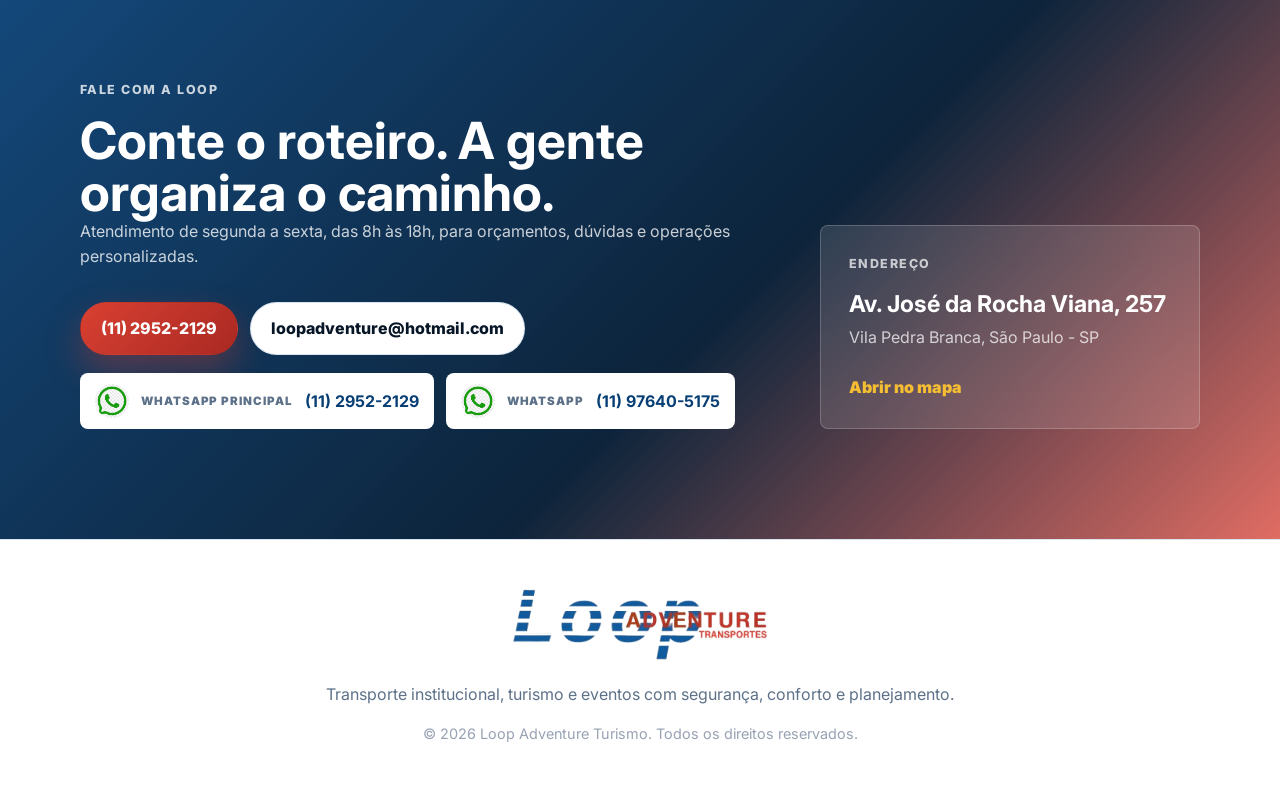
==== commit 61253f7b: "Configure custom domain and latest content updates" ====
--- a/loop.html
+++ b/loop.html
@@ -44,10 +44,10 @@
       </div>
       <div class="hero-content reveal">
         <p class="eyebrow">Transporte executivo, turismo e opera&ccedil;&otilde;es especiais</p>
-        <h1>Viagens planejadas com precis&atilde;o, conforto e presen&ccedil;a.</h1>
-        <p class="hero-copy">A Loop Adventure conecta grupos, empresas e eventos com uma opera&ccedil;&atilde;o humana, pontual e preparada para trajetos urbanos, rodovi&aacute;rios e roteiros sob medida.</p>
+        <h1>Transporte executivo e turismo para grupos.</h1>
+        <p class="hero-copy">Vans, micro-&ocirc;nibus, &ocirc;nibus semi-leito e carros com motorista para fretamento, eventos, transfers e viagens sob medida.</p>
         <div class="hero-actions">
-          <a class="btn primary" href="https://wa.me/5511976405175" target="_blank" rel="noreferrer">Solicitar or&ccedil;amento</a>
+          <a class="btn primary" href="https://wa.me/551129522129" target="_blank" rel="noreferrer">Solicitar or&ccedil;amento</a>
           <a class="btn secondary" href="#servicos">Conhecer solu&ccedil;&otilde;es</a>
         </div>
       </div>
@@ -161,8 +161,12 @@
             <p>Estrutura para grandes grupos, roteiros longos, turismo, feiras e opera&ccedil;&otilde;es especiais, com conforto semi-leito.</p>
             <ul>
               <li>Semi-leito</li>
-              <li>Roteiro sob medida</li>
-              <li>Suporte direto</li>
+              <li>WC</li>
+              <li>TV</li>
+              <li>Wi-Fi</li>
+              <li>Ar-condicionado</li>
+              <li>Conforto</li>
+              <li>Seguran&ccedil;a</li>
             </ul>
           </div>
         </article>
@@ -299,15 +303,15 @@
           <a class="btn secondary" href="mailto:loopadventure@hotmail.com">loopadventure@hotmail.com</a>
         </div>
         <div class="whatsapp-list" aria-label="Atendimento por WhatsApp">
+          <a href="https://wa.me/551129522129" target="_blank" rel="noreferrer">
+            <img src="whatsapp.jpg" alt="" aria-hidden="true" />
+            <span>WhatsApp principal</span>
+            <strong>(11) 2952-2129</strong>
+          </a>
           <a href="https://wa.me/5511976405175" target="_blank" rel="noreferrer">
             <img src="whatsapp.jpg" alt="" aria-hidden="true" />
-            <span>WhatsApp principal</span>
+            <span>WhatsApp</span>
             <strong>(11) 97640-5175</strong>
-          </a>
-          <a href="https://wa.me/5511987593809" target="_blank" rel="noreferrer">
-            <img src="whatsapp.jpg" alt="" aria-hidden="true" />
-            <span>WhatsApp</span>
-            <strong>(11) 98759-3809</strong>
           </a>
         </div>
       </div>
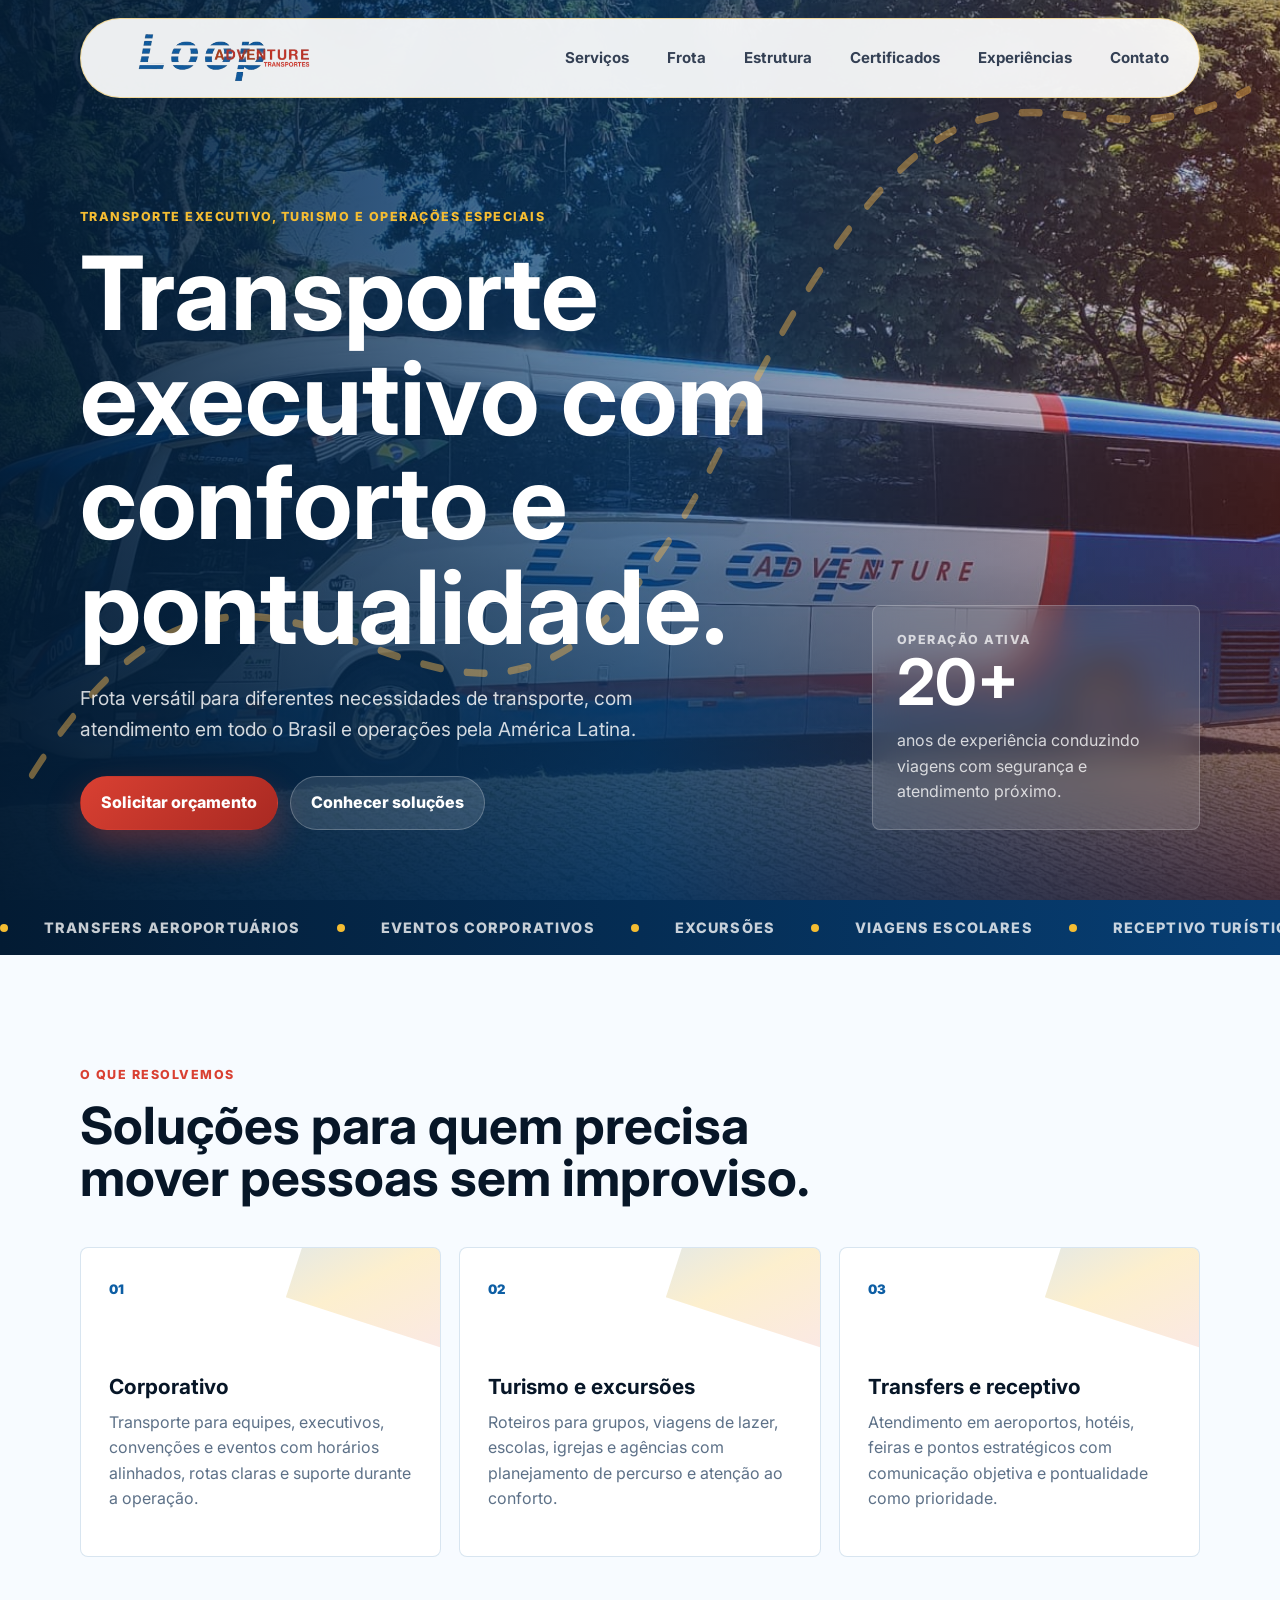
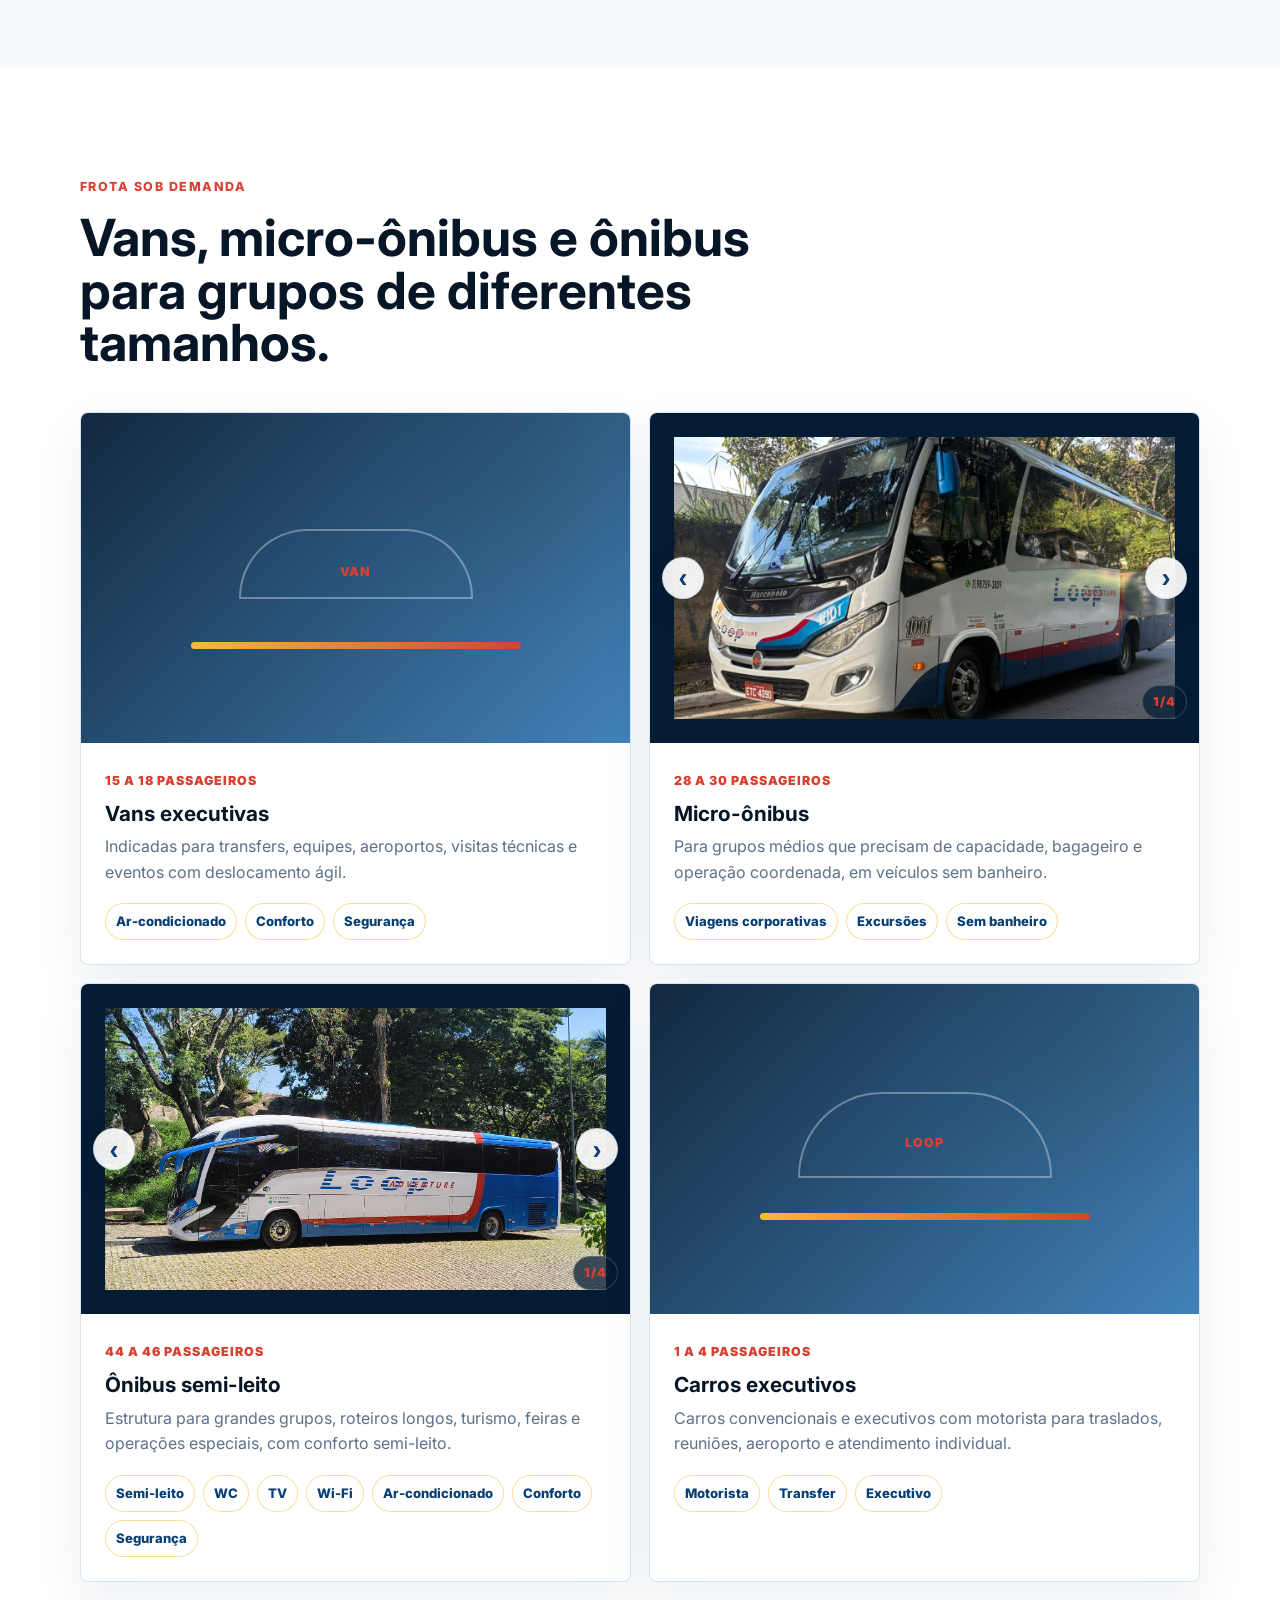
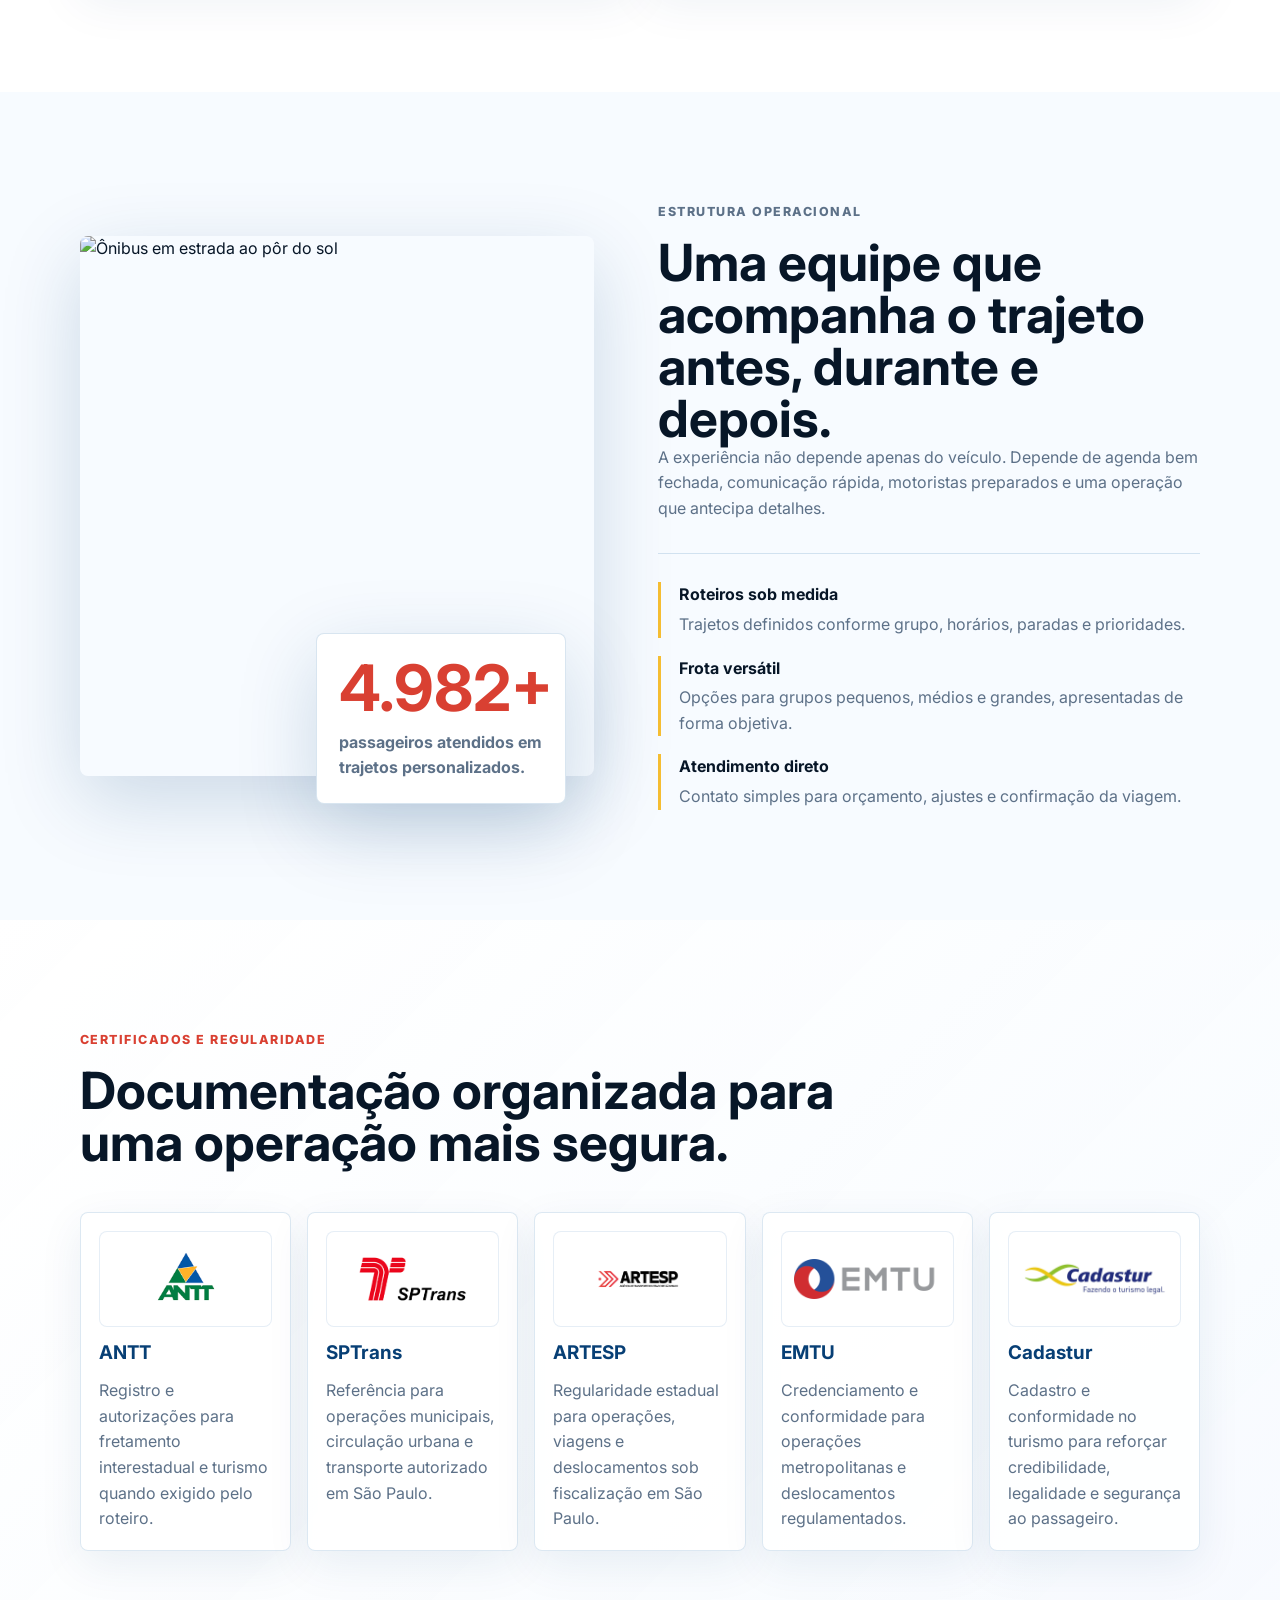
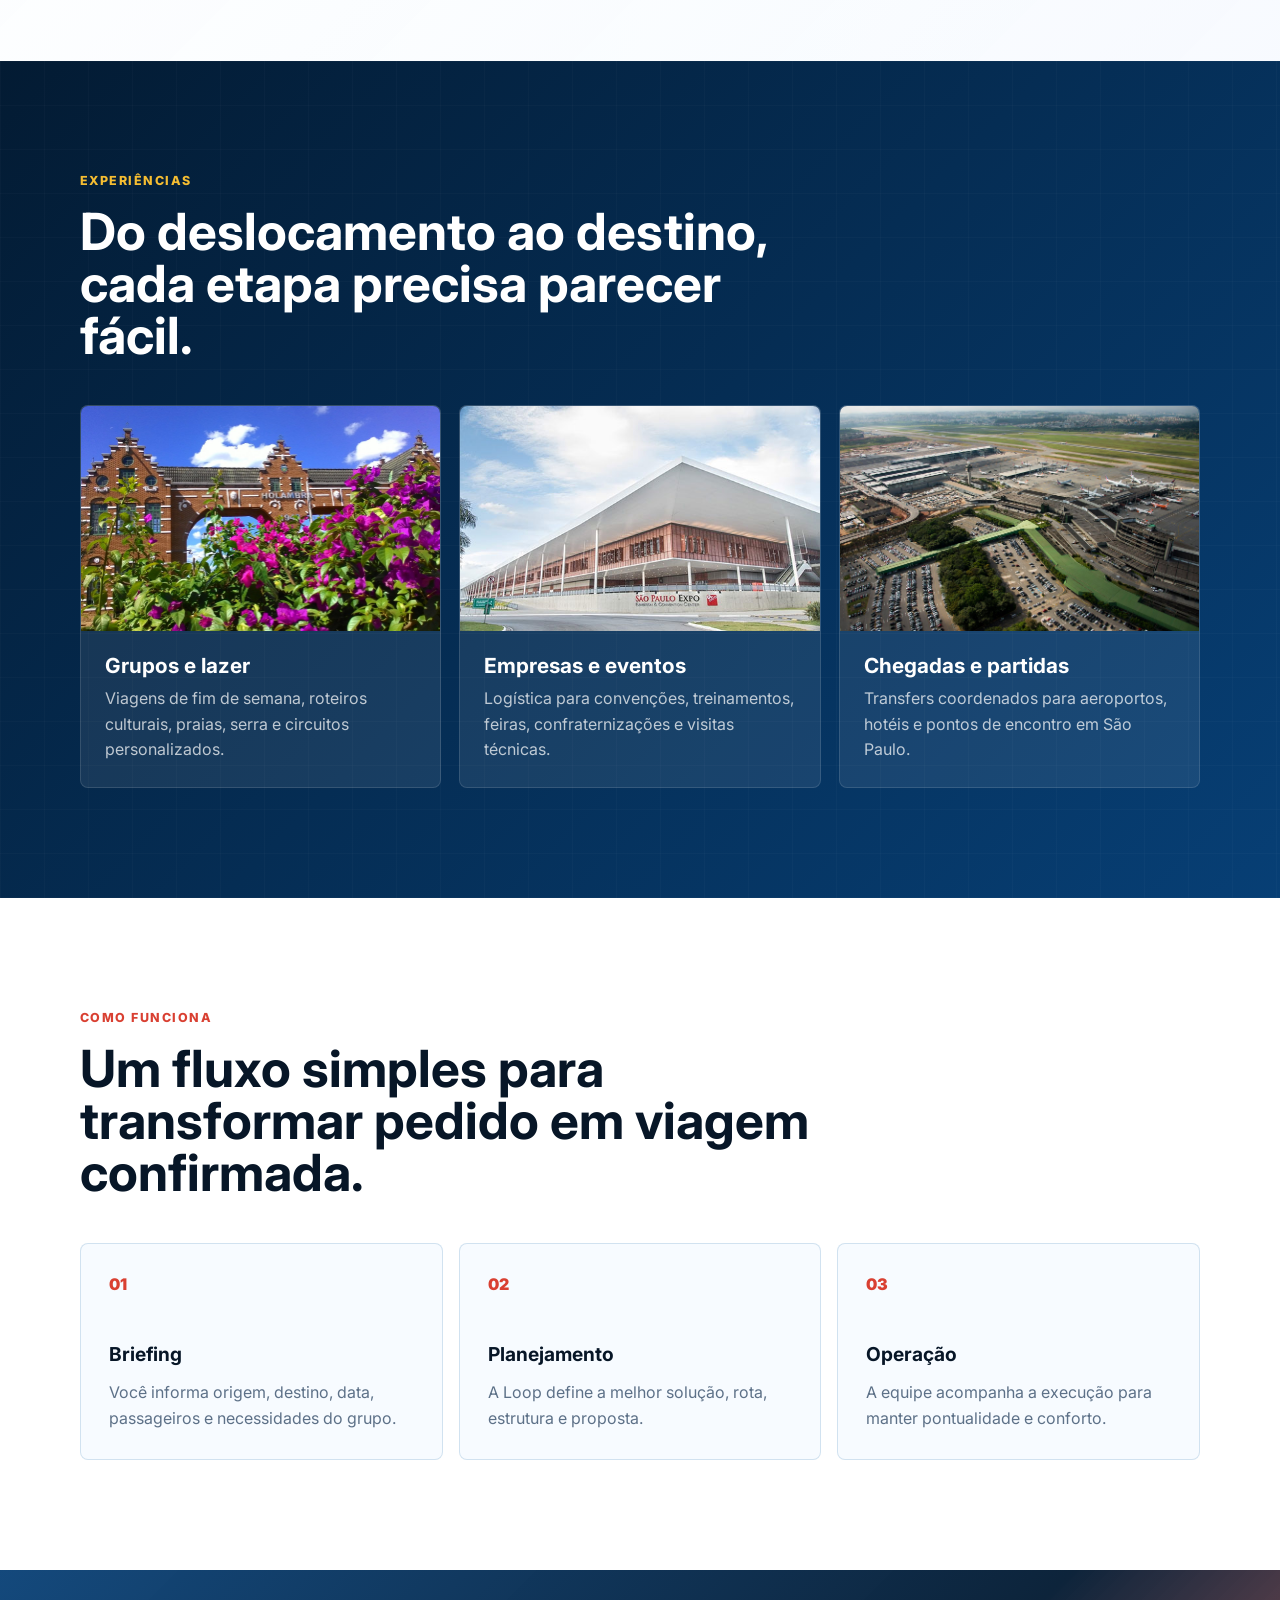
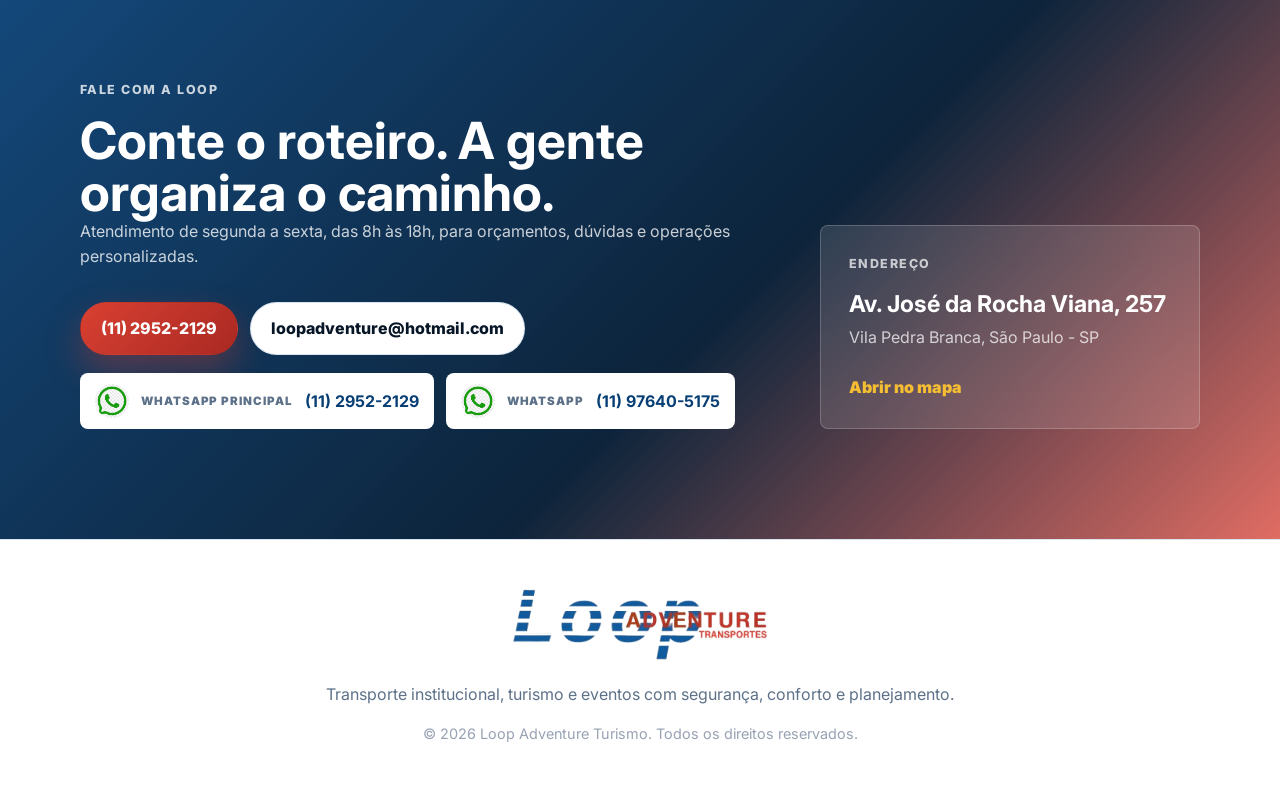
==== commit d1722704: "Update hero messaging" ====
--- a/loop.html
+++ b/loop.html
@@ -44,8 +44,8 @@
       </div>
       <div class="hero-content reveal">
         <p class="eyebrow">Transporte executivo, turismo e opera&ccedil;&otilde;es especiais</p>
-        <h1>Transporte executivo e turismo para grupos.</h1>
-        <p class="hero-copy">Vans, micro-&ocirc;nibus, &ocirc;nibus semi-leito e carros com motorista para fretamento, eventos, transfers e viagens sob medida.</p>
+        <h1>Transporte executivo com conforto e pontualidade.</h1>
+        <p class="hero-copy">Frota vers&aacute;til para diferentes necessidades de transporte, com atendimento em todo o Brasil e opera&ccedil;&otilde;es pela Am&eacute;rica Latina.</p>
         <div class="hero-actions">
           <a class="btn primary" href="https://wa.me/551129522129" target="_blank" rel="noreferrer">Solicitar or&ccedil;amento</a>
           <a class="btn secondary" href="#servicos">Conhecer solu&ccedil;&otilde;es</a>
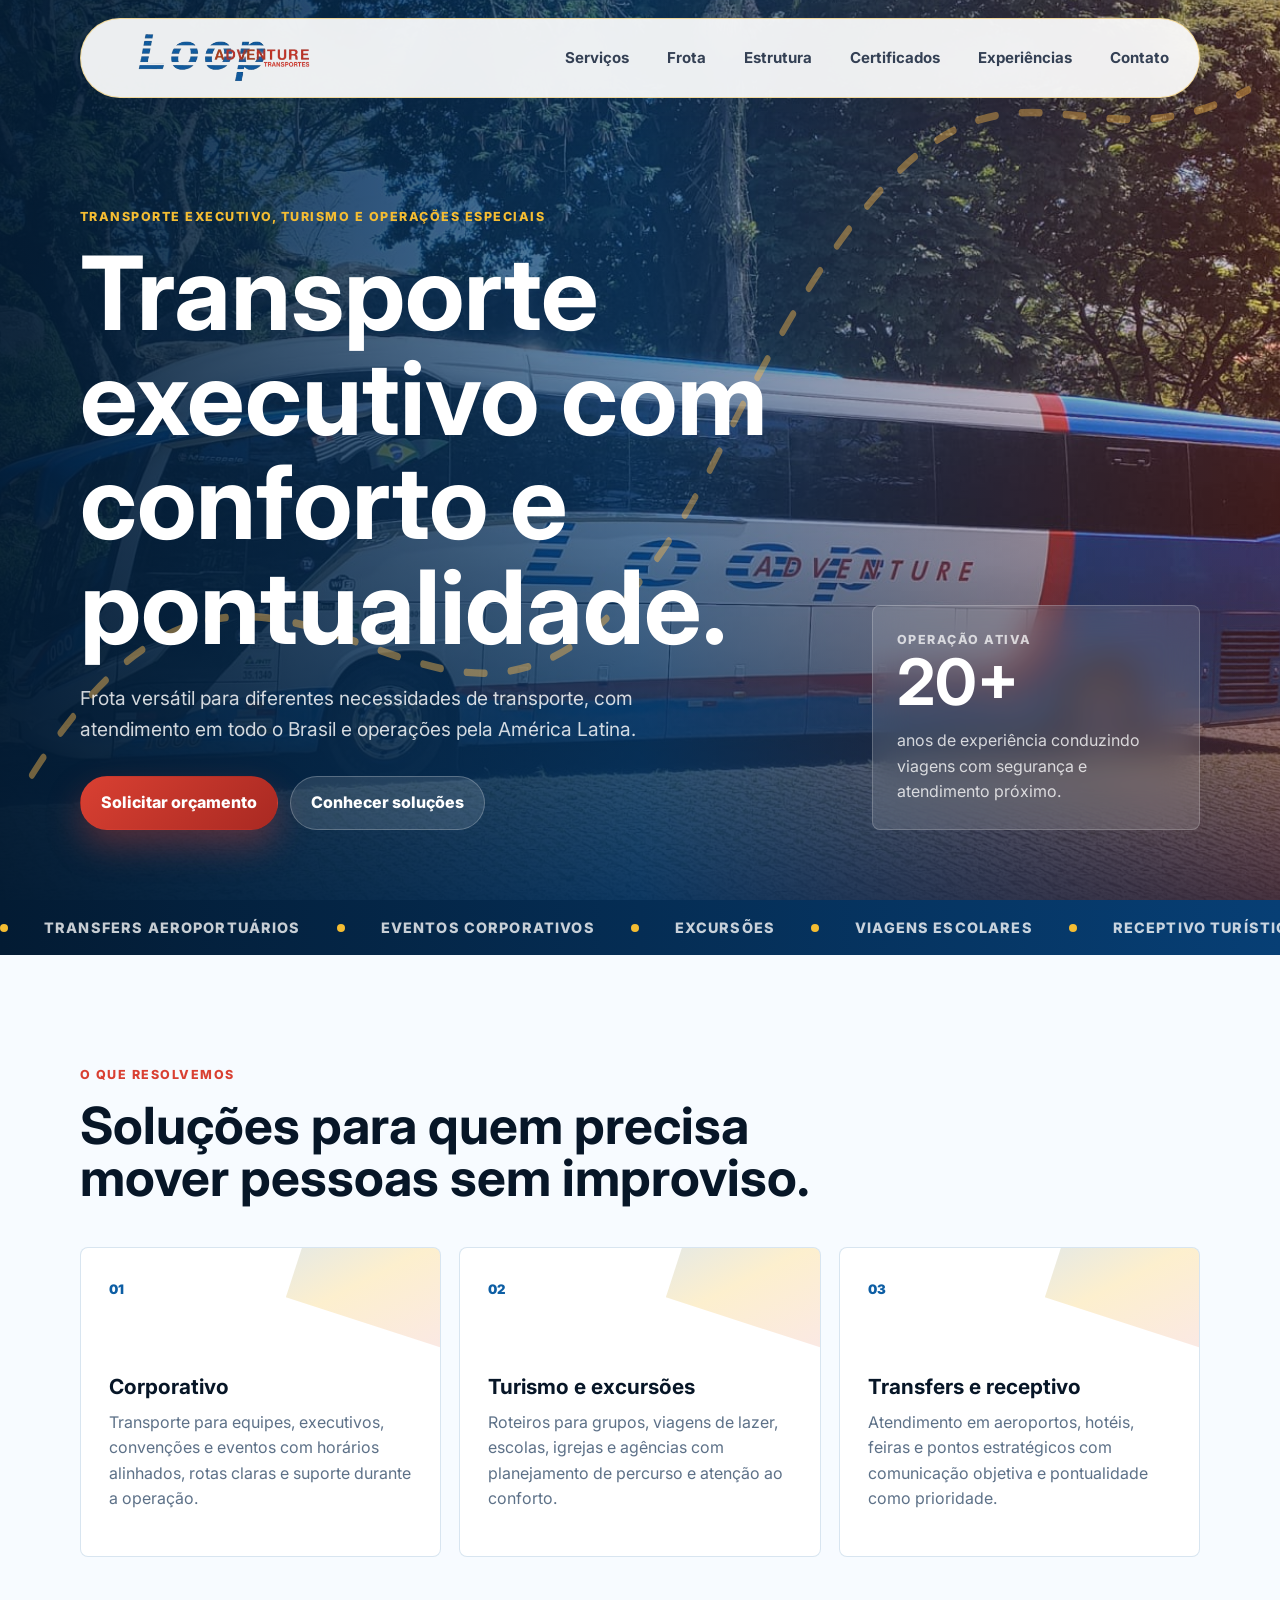
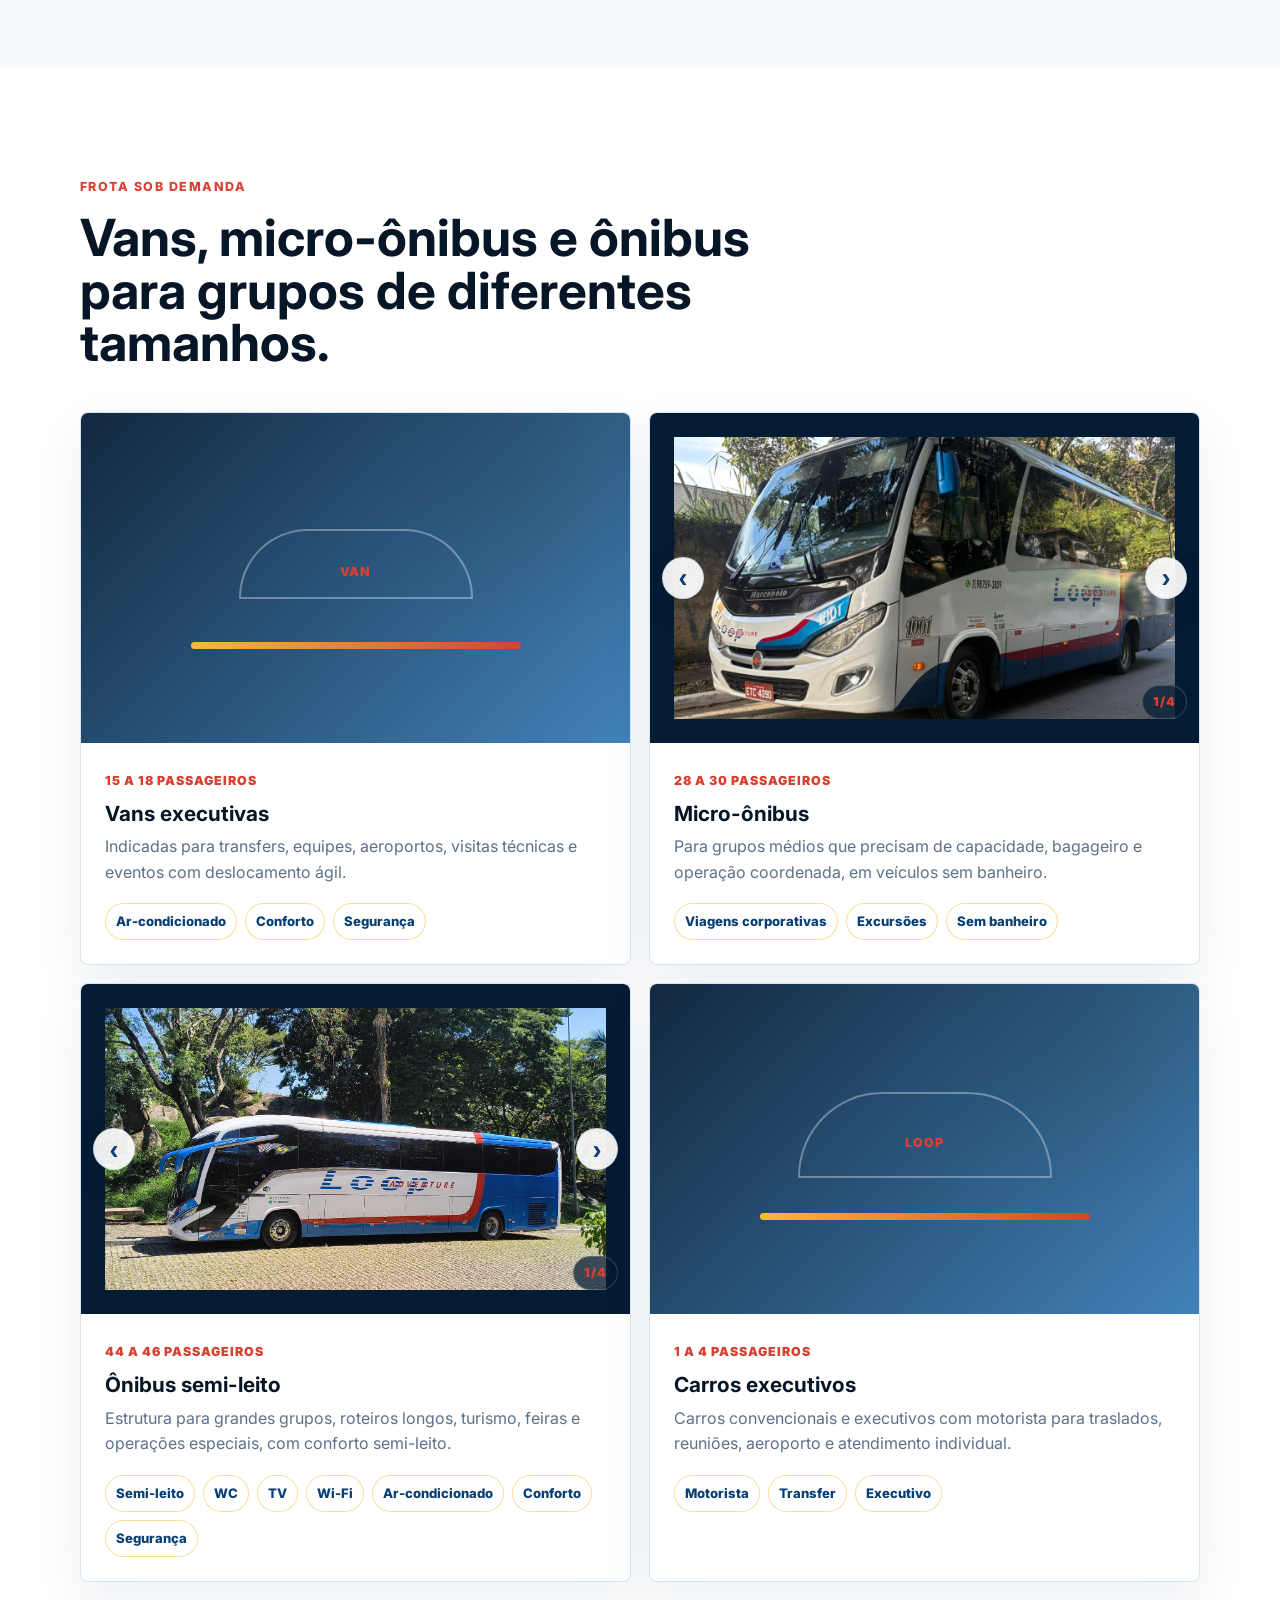
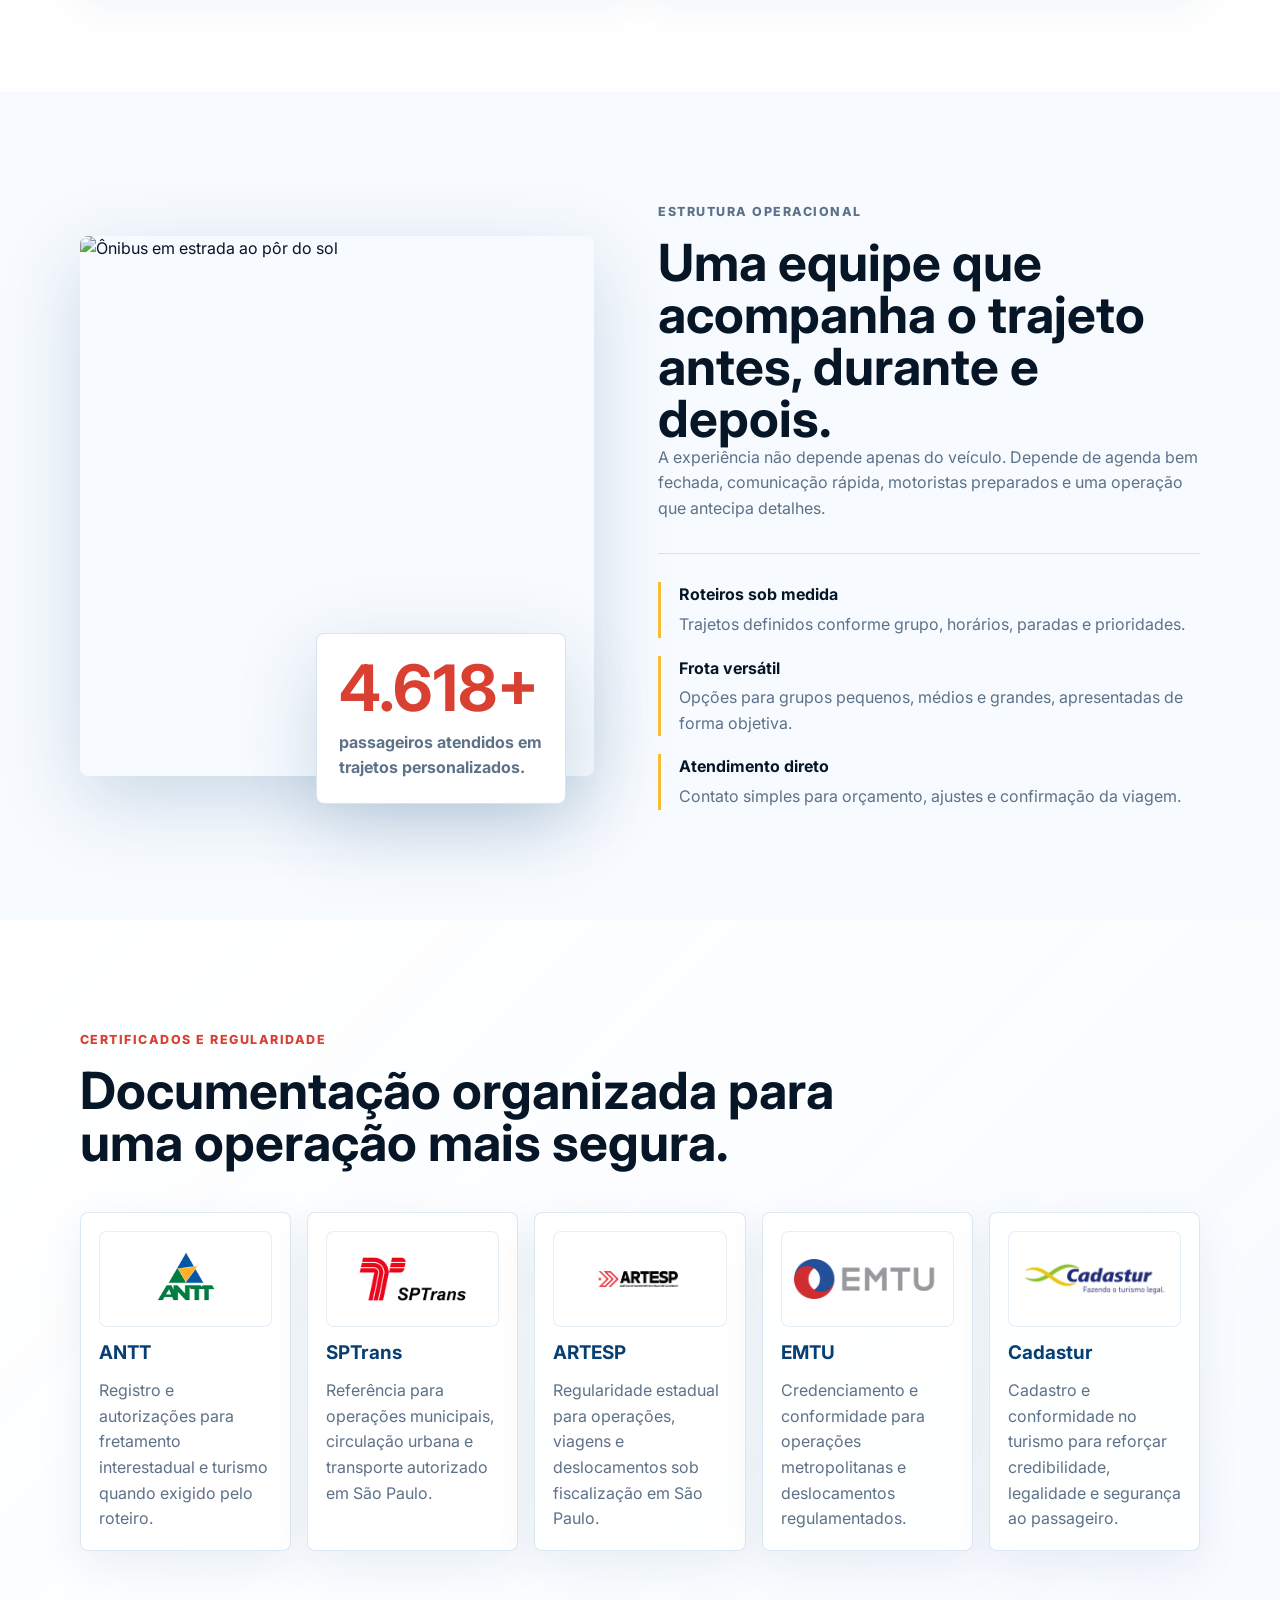
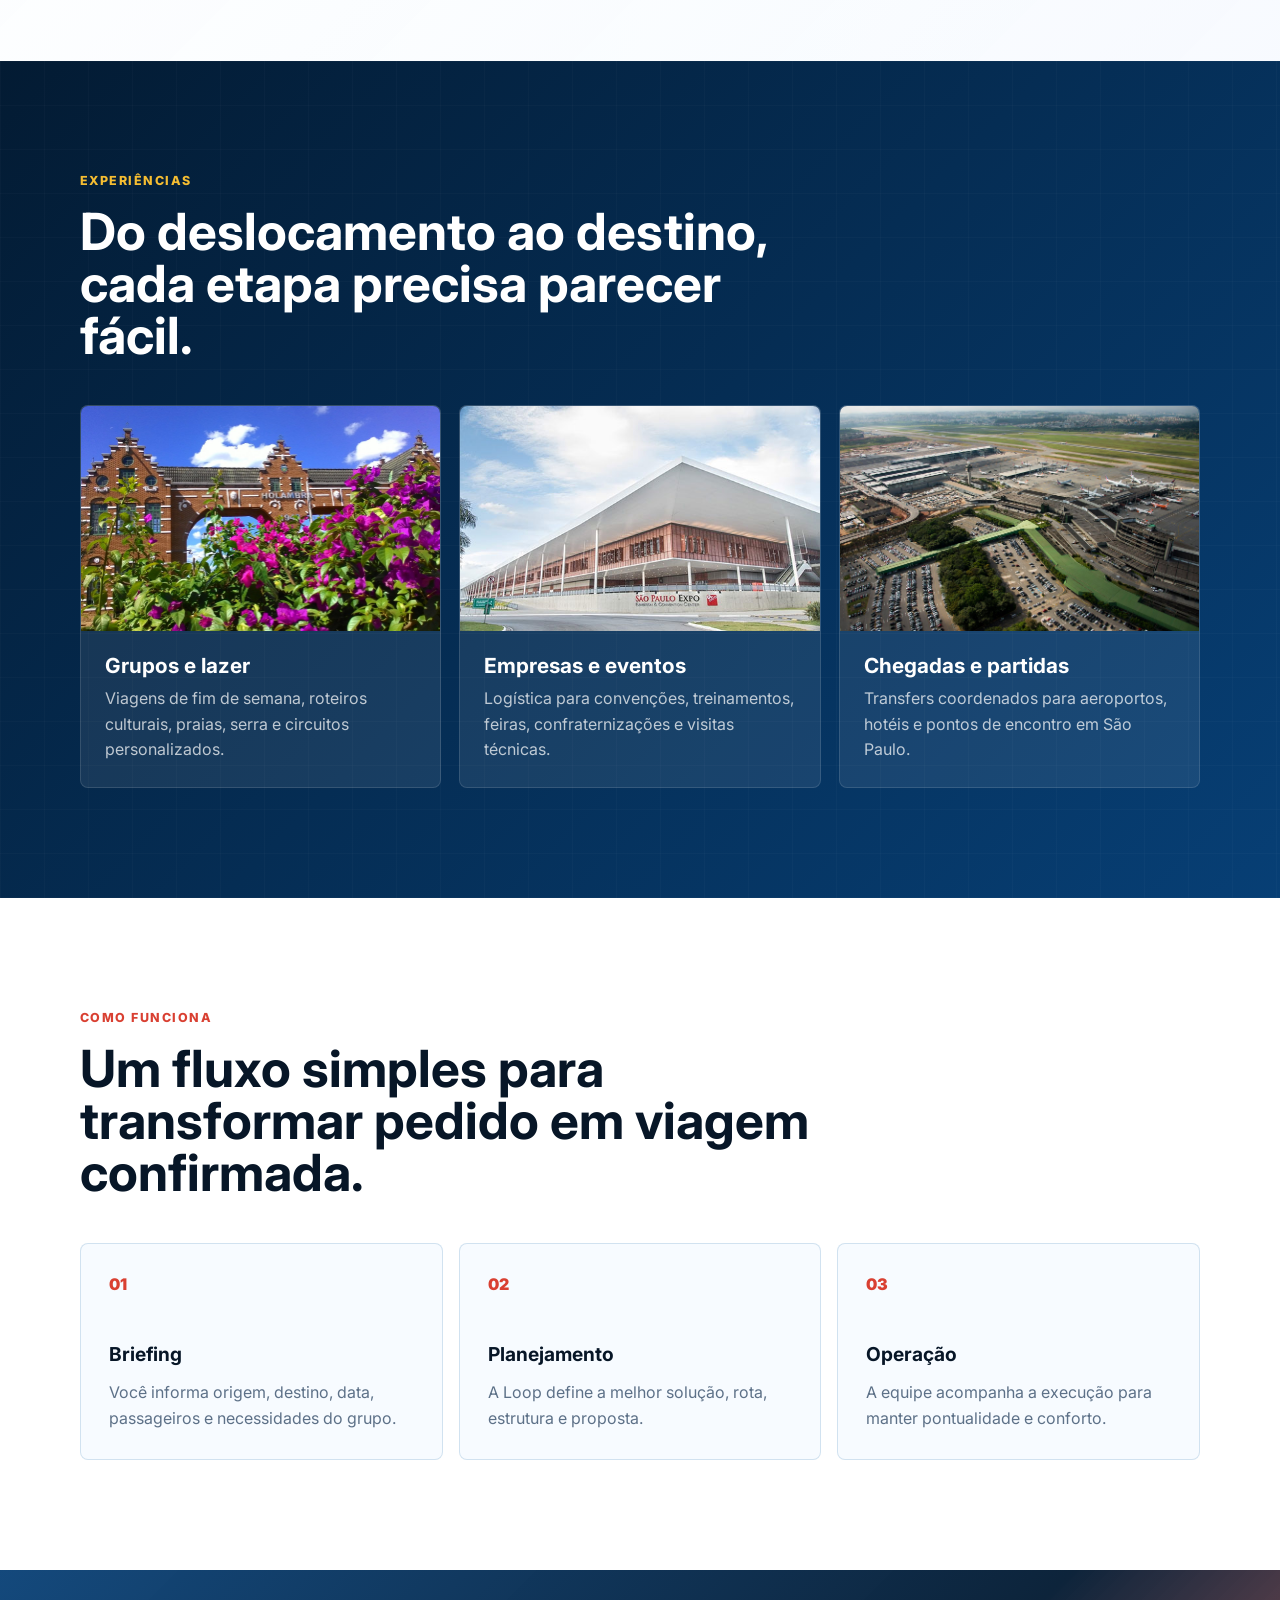
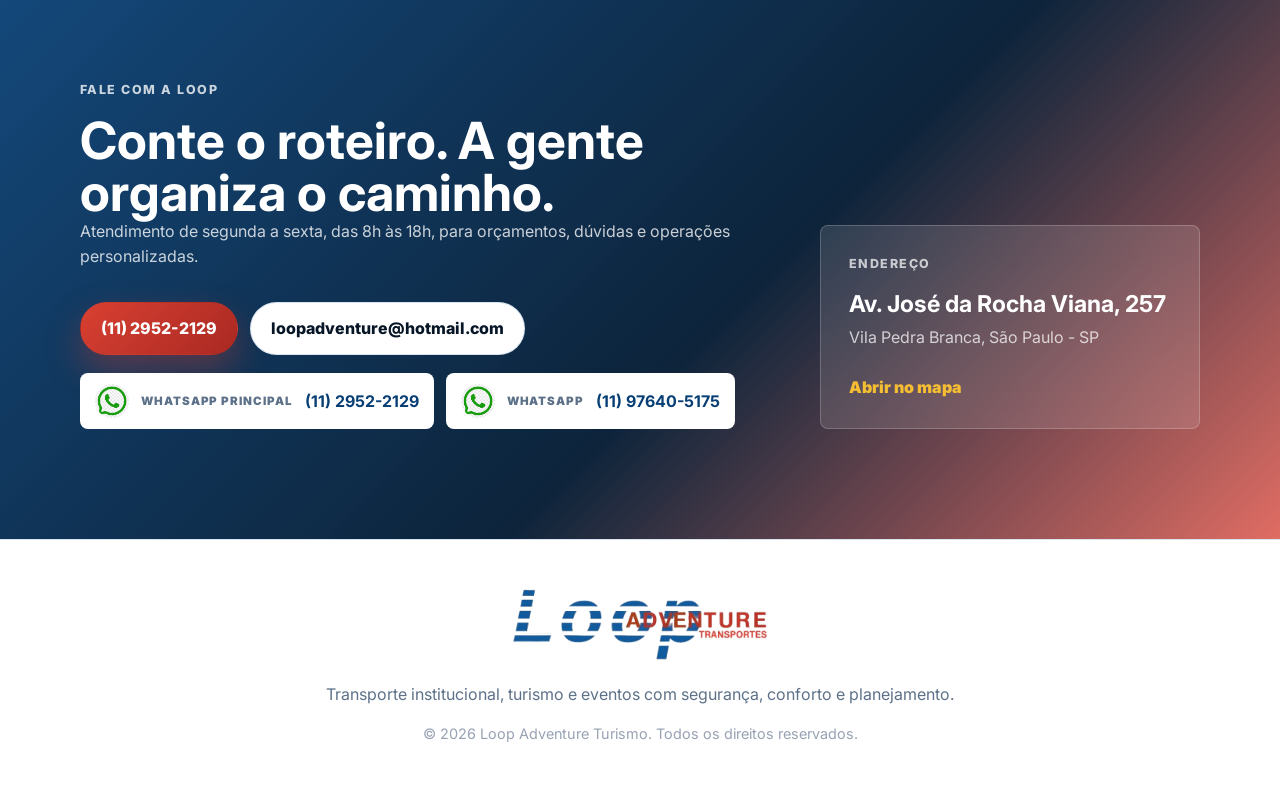
==== commit ddadd60f: "Improve responsive topbar" ====
--- a/loop.html
+++ b/loop.html
@@ -44,7 +44,7 @@
       </div>
       <div class="hero-content reveal">
         <p class="eyebrow">Transporte executivo, turismo e opera&ccedil;&otilde;es especiais</p>
-        <h1>Transporte executivo com conforto e pontualidade.</h1>
+        <h1>Transporte executivo com conforto&nbsp;e pontualidade.</h1>
         <p class="hero-copy">Frota vers&aacute;til para diferentes necessidades de transporte, com atendimento em todo o Brasil e opera&ccedil;&otilde;es pela Am&eacute;rica Latina.</p>
         <div class="hero-actions">
           <a class="btn primary" href="https://wa.me/551129522129" target="_blank" rel="noreferrer">Solicitar or&ccedil;amento</a>
--- a/style.css
+++ b/style.css
@@ -1002,15 +1002,15 @@
 
 @media (max-width: 900px) {
   .navbar {
-    border-radius: 24px;
-    display: grid;
-    grid-template-columns: minmax(0, 1fr) 44px;
-    left: 10px;
+    border-radius: 22px;
+    display: flex;
+    gap: 12px;
+    left: 12px;
     max-width: none;
-    padding-right: 14px;
+    padding: 8px 10px 8px 12px;
     right: auto;
     transform: none;
-    width: calc(100vw - 20px);
+    width: calc(100vw - 24px);
   }
 
   .menu-toggle {
@@ -1042,31 +1042,42 @@
 
   .nav-menu {
     background: #fff;
-    border: 1px solid var(--line);
-    border-radius: 20px;
-    box-shadow: var(--shadow);
+    border: 1px solid rgba(13, 94, 164, 0.14);
+    border-radius: 18px;
+    box-shadow: 0 18px 55px rgba(7, 22, 39, 0.18);
     display: grid;
-    gap: 4px;
-    left: 0;
+    gap: 2px;
     opacity: 0;
-    padding: 12px;
+    padding: 8px;
     pointer-events: none;
     position: absolute;
-    top: calc(100% + 10px);
-    transform: translateY(-8px);
+    right: 0;
+    top: calc(100% + 8px);
+    transform: translateY(-6px) scale(0.98);
+    transform-origin: top right;
     transition: opacity 0.22s ease, transform 0.22s ease;
-    width: 100%;
+    width: min(280px, calc(100vw - 24px));
   }
 
   .nav-menu.is-open {
     opacity: 1;
     pointer-events: auto;
-    transform: translateY(0);
+    transform: translateY(0) scale(1);
   }
 
   .nav-menu a {
+    align-items: center;
+    border-radius: 12px;
     color: var(--ink);
-    padding: 14px 16px;
+    display: flex;
+    font-size: 0.92rem;
+    min-height: 42px;
+    padding: 10px 12px;
+  }
+
+  .nav-menu a:hover {
+    background: rgba(13, 94, 164, 0.08);
+    transform: none;
   }
 
   .hero,
@@ -1102,17 +1113,17 @@
 
 @media (max-width: 560px) {
   .navbar {
-    left: 10px;
+    left: 12px;
     max-width: none;
     right: auto;
-    top: 10px;
+    top: 12px;
     transform: none;
-    width: calc(100vw - 20px);
+    width: calc(100vw - 24px);
   }
 
   .brand img {
-    height: 48px;
-    width: 185px;
+    height: 42px;
+    width: 160px;
   }
 
   .brand {
